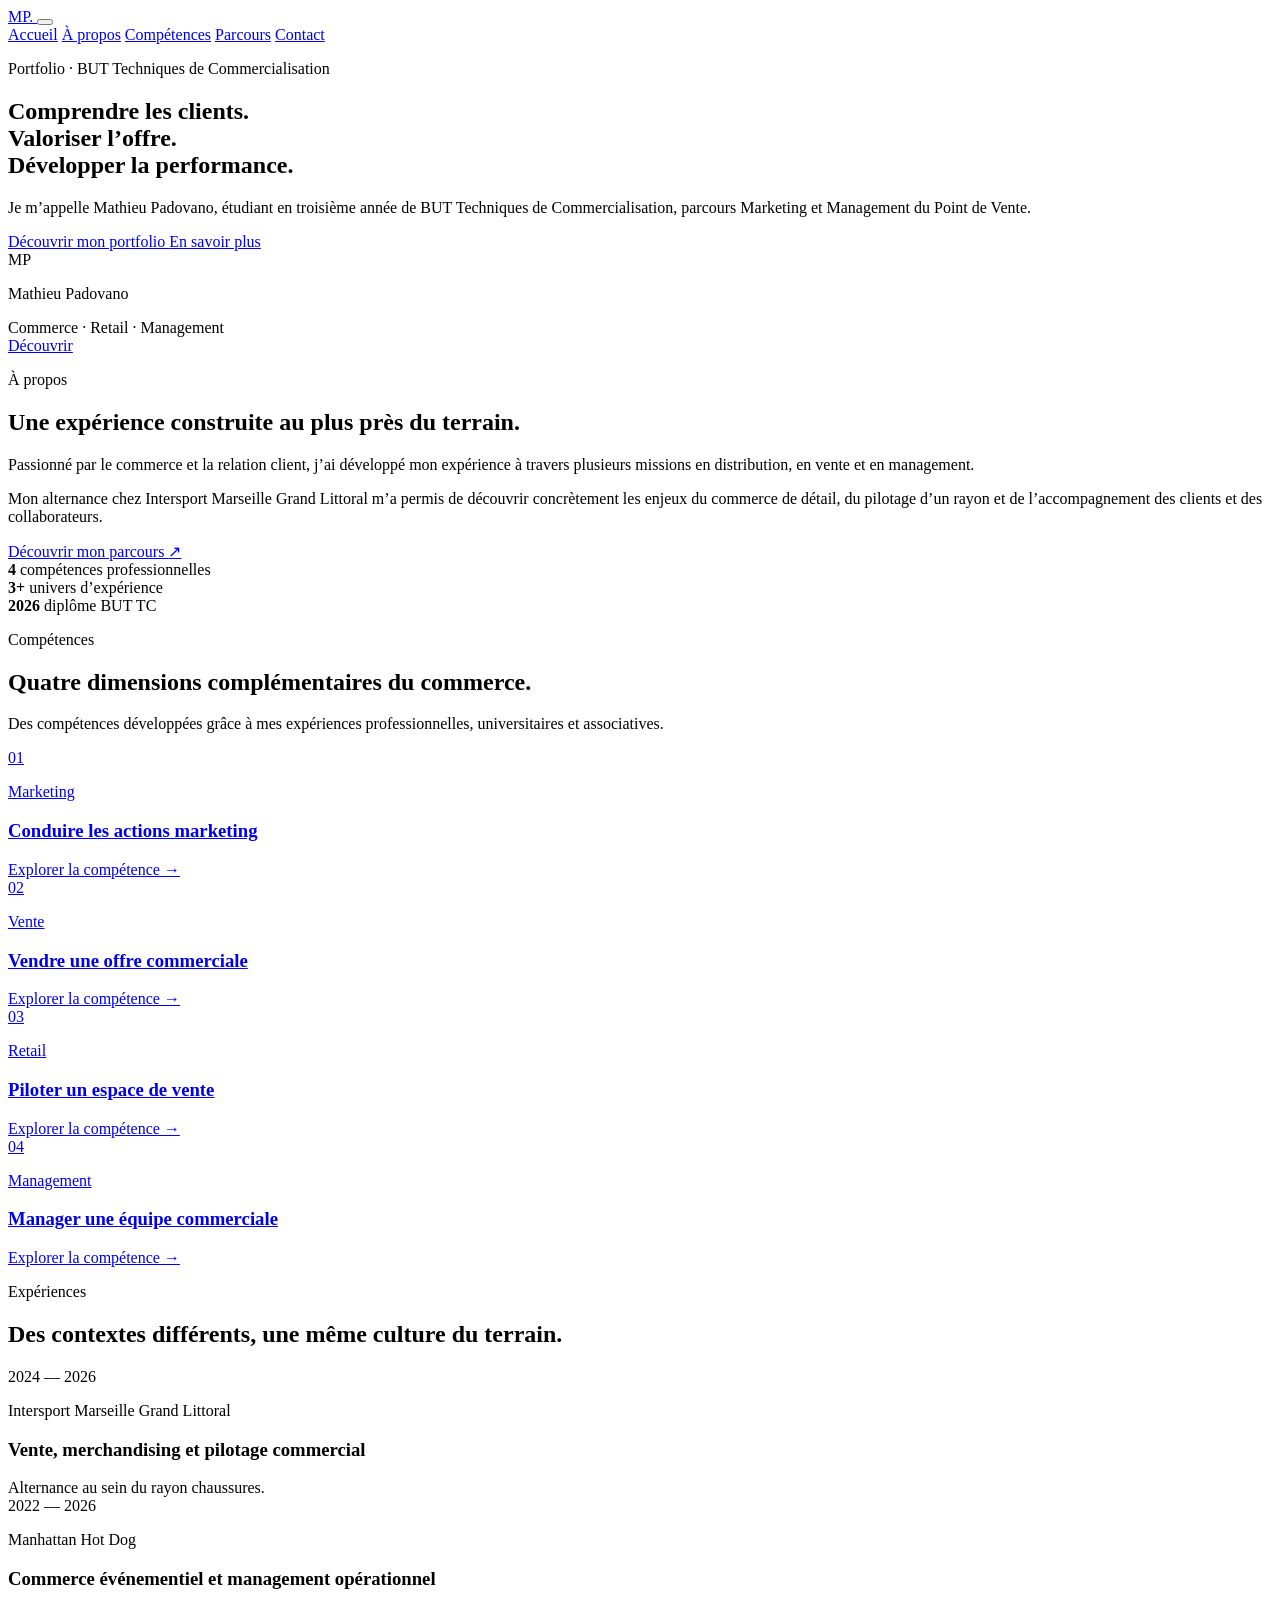
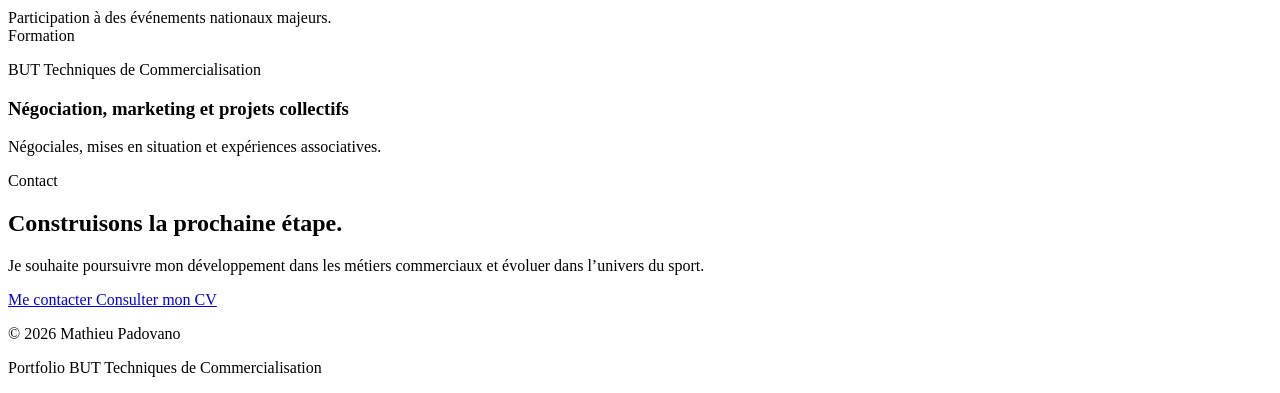
==== index.html @ b06f931d "Create index.html" ====
<!DOCTYPE html>
<html lang="fr">
<head>
  <meta charset="UTF-8">

  <meta
    name="viewport"
    content="width=device-width, initial-scale=1.0"
  >

  <meta
    name="description"
    content="Portfolio de Mathieu Padovano, étudiant en BUT Techniques de Commercialisation, parcours Marketing et Management du Point de Vente."
  >

  <title>Mathieu Padovano — Portfolio</title>

  <link rel="stylesheet" href="assets/css/style.css">
</head>

<body>

  <!-- Navigation -->
  <header class="site-header">
    <nav class="navbar" aria-label="Navigation principale">

      <a class="brand" href="index.html" aria-label="Retour à l’accueil">
        MP.
      </a>

      <button
        class="menu-toggle"
        type="button"
        aria-label="Ouvrir le menu"
        aria-expanded="false"
        aria-controls="main-navigation"
      >
        <span></span>
        <span></span>
      </button>

      <div class="nav-links" id="main-navigation">
        <a href="#accueil">Accueil</a>
        <a href="#a-propos">À propos</a>
        <a href="#competences">Compétences</a>
        <a href="#parcours">Parcours</a>
        <a href="#contact">Contact</a>
      </div>

    </nav>
  </header>


  <main>

    <!-- Hero -->
    <section class="hero" id="accueil">

      <div class="hero-background" aria-hidden="true">
        <div class="hero-orb hero-orb-one"></div>
        <div class="hero-orb hero-orb-two"></div>
      </div>

      <div class="container hero-layout">

        <div class="hero-content reveal">

          <p class="eyebrow">
            Portfolio · BUT Techniques de Commercialisation
          </p>

          <h1>
            Comprendre les clients.<br>
            Valoriser l’offre.<br>
            <span>Développer la performance.</span>
          </h1>

          <p class="hero-introduction">
            Je m’appelle Mathieu Padovano, étudiant en troisième année
            de BUT Techniques de Commercialisation, parcours Marketing
            et Management du Point de Vente.
          </p>

          <div class="hero-actions">

            <a class="button button-primary" href="#competences">
              Découvrir mon portfolio
            </a>

            <a class="button button-secondary" href="#a-propos">
              En savoir plus
            </a>

          </div>

        </div>


        <div class="hero-visual reveal">

          <div class="portrait-card">

            <!-- La photo de Mathieu sera ajoutée ici -->
            <div class="portrait-placeholder">
              <span>MP</span>
            </div>

            <div class="portrait-caption">
              <p>Mathieu Padovano</p>
              <span>Commerce · Retail · Management</span>
            </div>

          </div>

        </div>

      </div>

      <a class="scroll-indicator" href="#a-propos">
        <span>Découvrir</span>
        <span class="scroll-line"></span>
      </a>

    </section>


    <!-- À propos -->
    <section class="section about-preview" id="a-propos">

      <div class="container">

        <div class="section-heading reveal">

          <p class="eyebrow">À propos</p>

          <h2>
            Une expérience construite au plus près du terrain.
          </h2>

        </div>


        <div class="about-grid">

          <div class="about-text reveal">

            <p class="large-text">
              Passionné par le commerce et la relation client, j’ai
              développé mon expérience à travers plusieurs missions
              en distribution, en vente et en management.
            </p>

            <p>
              Mon alternance chez Intersport Marseille Grand Littoral
              m’a permis de découvrir concrètement les enjeux du commerce
              de détail, du pilotage d’un rayon et de l’accompagnement
              des clients et des collaborateurs.
            </p>

            <a class="text-link" href="a-propos.html">
              Découvrir mon parcours
              <span aria-hidden="true">↗</span>
            </a>

          </div>


          <div class="about-statistics reveal">

            <article class="stat-card">
              <strong>4</strong>
              <span>compétences professionnelles</span>
            </article>

            <article class="stat-card">
              <strong>3+</strong>
              <span>univers d’expérience</span>
            </article>

            <article class="stat-card">
              <strong>2026</strong>
              <span>diplôme BUT TC</span>
            </article>

          </div>

        </div>

      </div>

    </section>


    <!-- Compétences -->
    <section class="section competencies" id="competences">

      <div class="container">

        <div class="section-heading reveal">

          <p class="eyebrow">Compétences</p>

          <h2>
            Quatre dimensions complémentaires du commerce.
          </h2>

          <p>
            Des compétences développées grâce à mes expériences
            professionnelles, universitaires et associatives.
          </p>

        </div>


        <div class="competency-grid">

          <a
            class="competency-card competency-marketing reveal"
            href="competences/marketing.html"
          >
            <span class="card-number">01</span>

            <div class="card-content">
              <p>Marketing</p>
              <h3>Conduire les actions marketing</h3>
              <span class="card-link">Explorer la compétence →</span>
            </div>
          </a>


          <a
            class="competency-card competency-sales reveal"
            href="competences/vente.html"
          >
            <span class="card-number">02</span>

            <div class="card-content">
              <p>Vente</p>
              <h3>Vendre une offre commerciale</h3>
              <span class="card-link">Explorer la compétence →</span>
            </div>
          </a>


          <a
            class="competency-card competency-retail reveal"
            href="competences/pilotage.html"
          >
            <span class="card-number">03</span>

            <div class="card-content">
              <p>Retail</p>
              <h3>Piloter un espace de vente</h3>
              <span class="card-link">Explorer la compétence →</span>
            </div>
          </a>


          <a
            class="competency-card competency-management reveal"
            href="competences/management.html"
          >
            <span class="card-number">04</span>

            <div class="card-content">
              <p>Management</p>
              <h3>Manager une équipe commerciale</h3>
              <span class="card-link">Explorer la compétence →</span>
            </div>
          </a>

        </div>

      </div>

    </section>


    <!-- Expériences -->
    <section class="section experiences" id="parcours">

      <div class="container">

        <div class="section-heading reveal">

          <p class="eyebrow">Expériences</p>

          <h2>
            Des contextes différents, une même culture du terrain.
          </h2>

        </div>


        <div class="experience-list">

          <article class="experience-item reveal">

            <div class="experience-date">
              2024 — 2026
            </div>

            <div class="experience-content">
              <p>Intersport Marseille Grand Littoral</p>
              <h3>Vente, merchandising et pilotage commercial</h3>
              <span>
                Alternance au sein du rayon chaussures.
              </span>
            </div>

          </article>


          <article class="experience-item reveal">

            <div class="experience-date">
              2022 — 2026
            </div>

            <div class="experience-content">
              <p>Manhattan Hot Dog</p>
              <h3>Commerce événementiel et management opérationnel</h3>
              <span>
                Participation à des événements nationaux majeurs.
              </span>
            </div>

          </article>


          <article class="experience-item reveal">

            <div class="experience-date">
              Formation
            </div>

            <div class="experience-content">
              <p>BUT Techniques de Commercialisation</p>
              <h3>Négociation, marketing et projets collectifs</h3>
              <span>
                Négociales, mises en situation et expériences associatives.
              </span>
            </div>

          </article>

        </div>

      </div>

    </section>


    <!-- Contact -->
    <section class="section contact-section" id="contact">

      <div class="container">

        <div class="contact-card reveal">

          <p class="eyebrow">Contact</p>

          <h2>
            Construisons la prochaine étape.
          </h2>

          <p>
            Je souhaite poursuivre mon développement dans les métiers
            commerciaux et évoluer dans l’univers du sport.
          </p>

          <div class="contact-actions">

            <a
              class="button button-light"
              href="mailto:mathieupadovano@gmail.com"
            >
              Me contacter
            </a>

            <a
              class="button button-outline-light"
              href="assets/documents/cv-mathieu-padovano.pdf"
              target="_blank"
              rel="noopener"
            >
              Consulter mon CV
            </a>

          </div>

        </div>

      </div>

    </section>

  </main>


  <!-- Pied de page -->
  <footer class="site-footer">

    <div class="container footer-content">

      <p>
        © 2026 Mathieu Padovano
      </p>

      <p>
        Portfolio BUT Techniques de Commercialisation
      </p>

    </div>

  </footer>


  <script src="assets/js/main.js"></script>

</body>
</html>
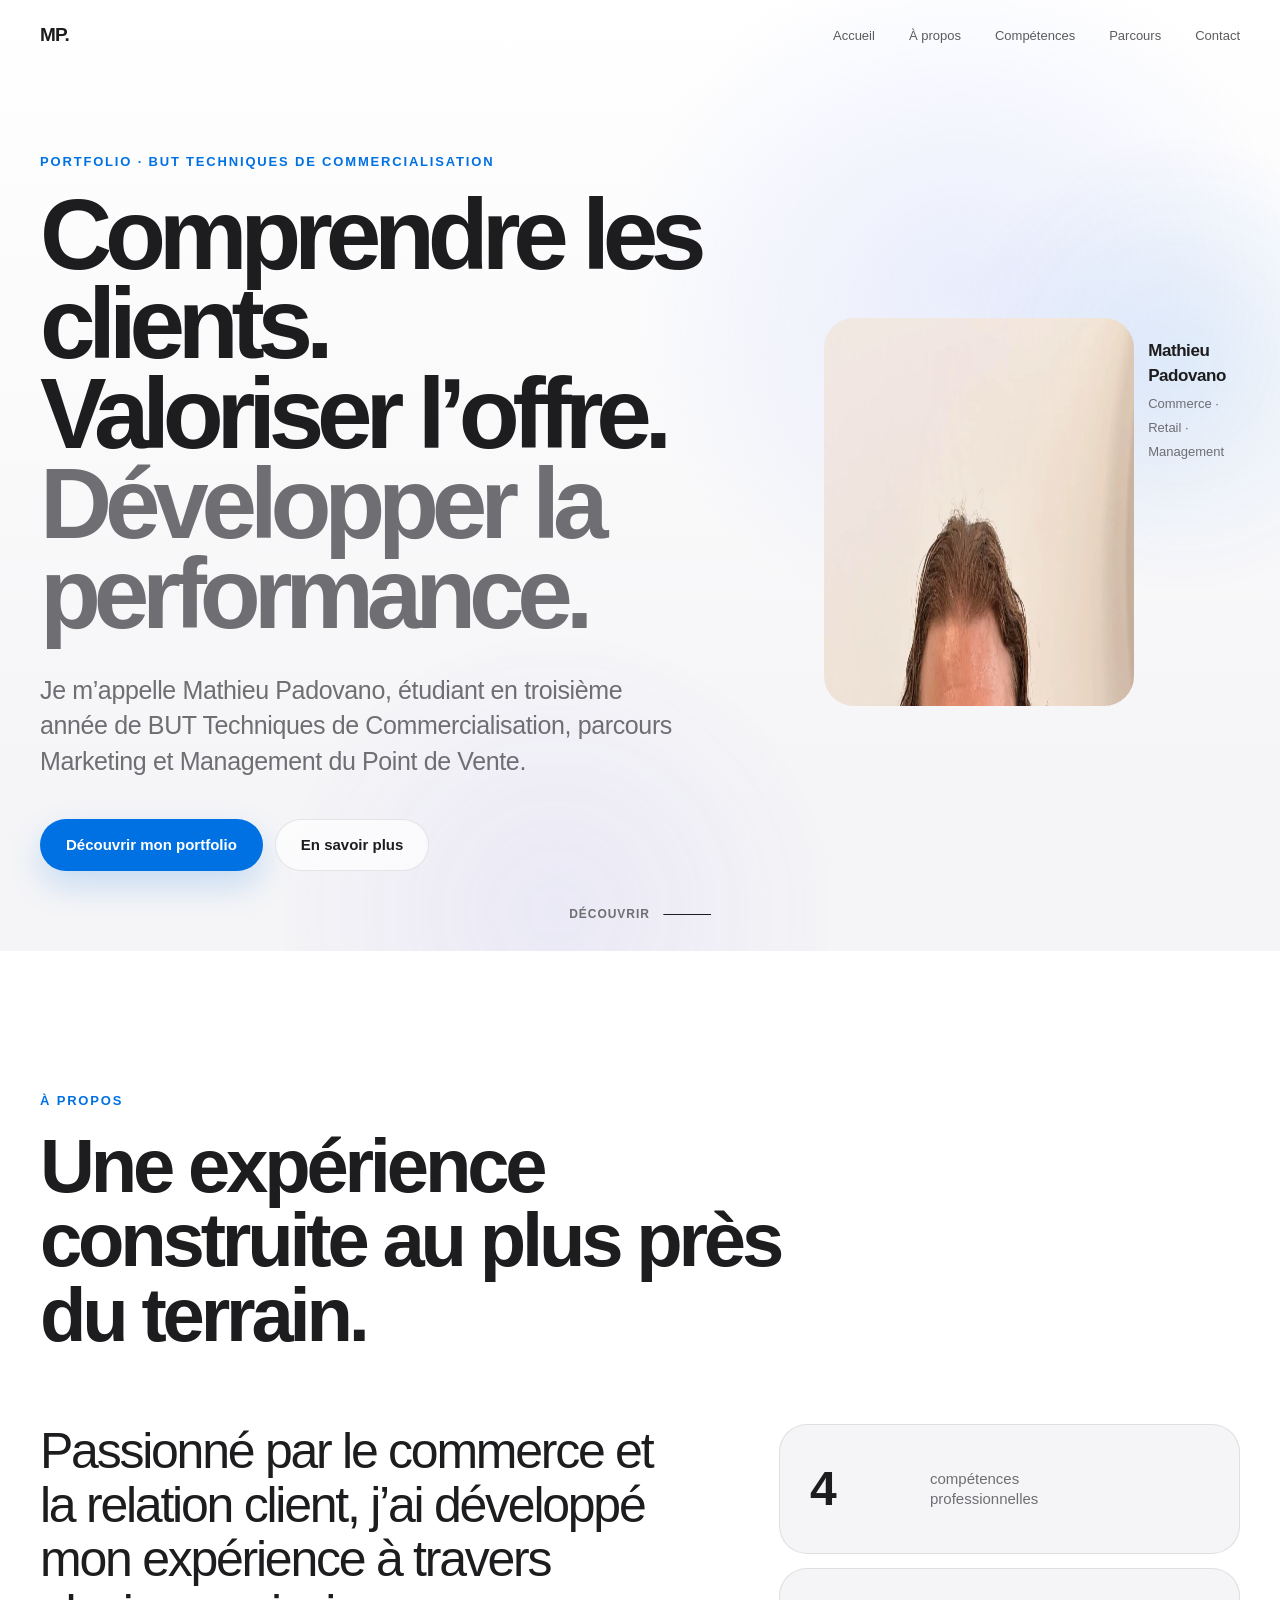
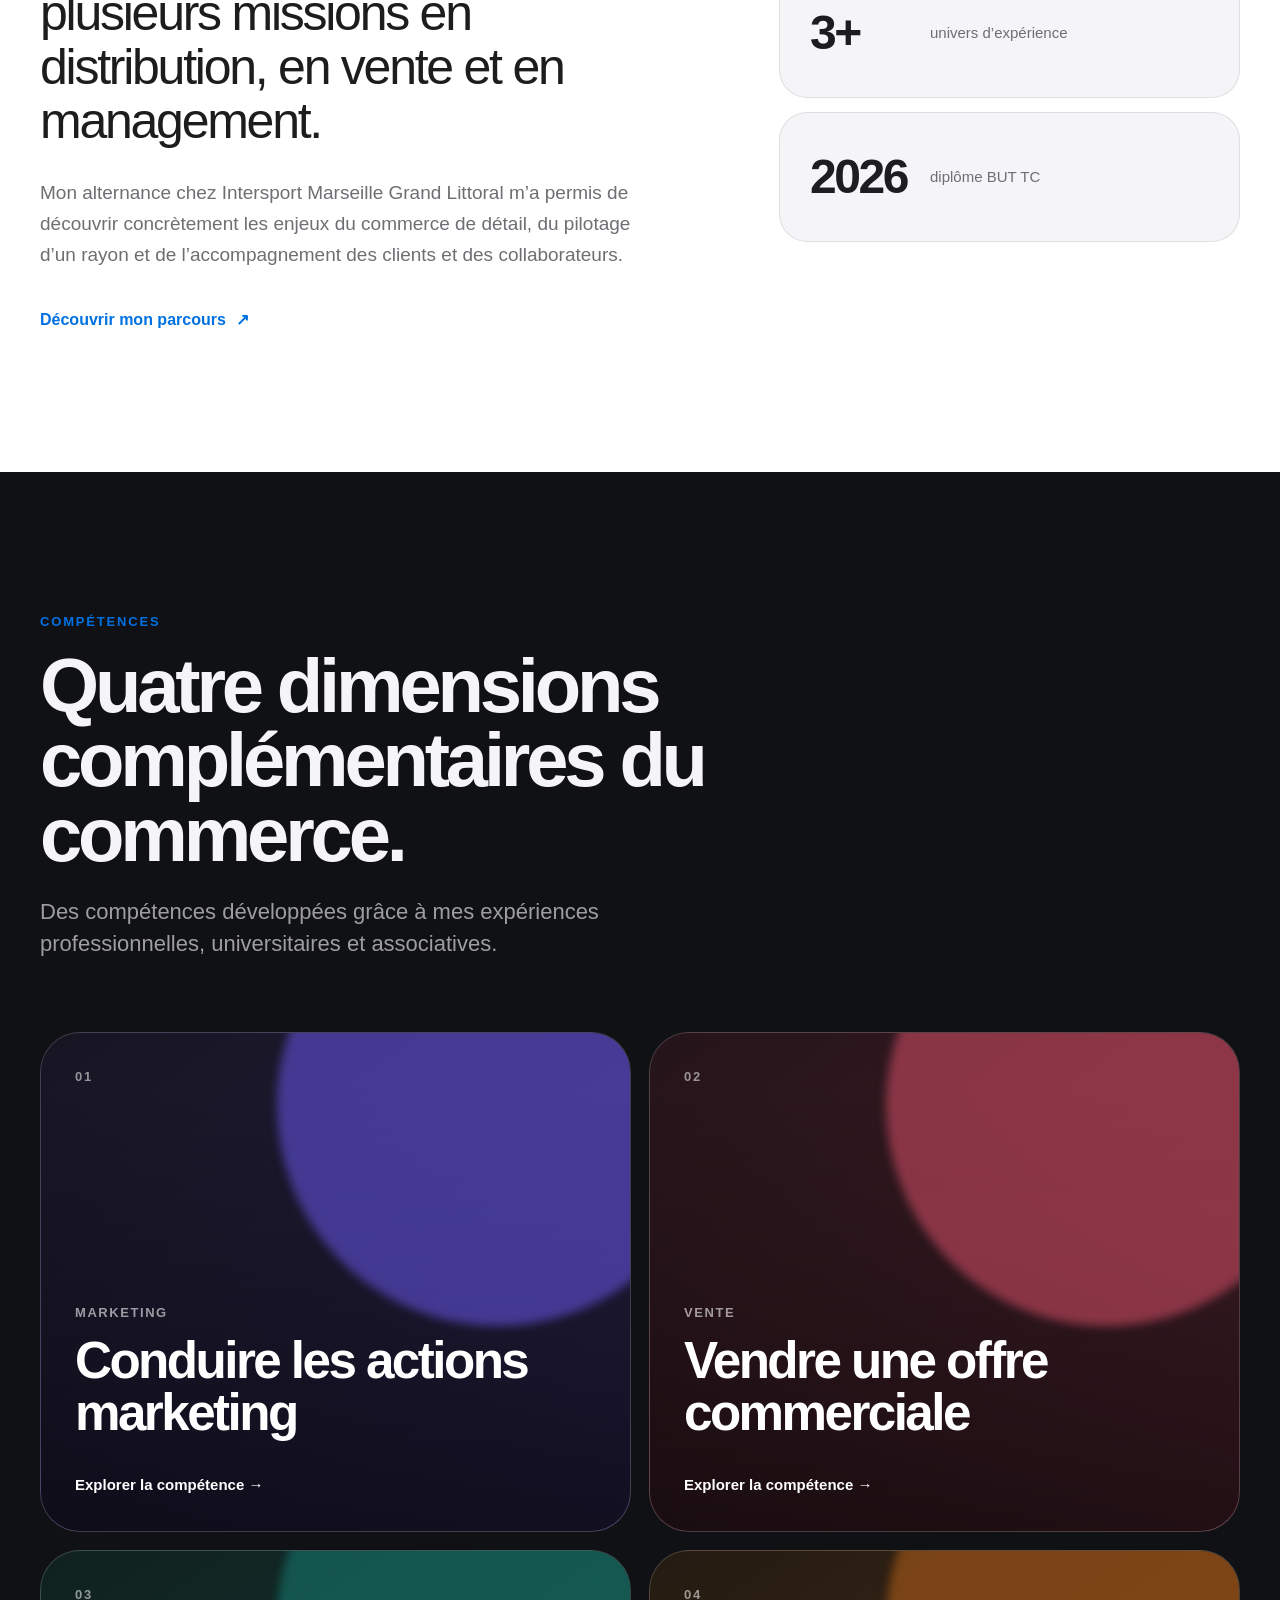
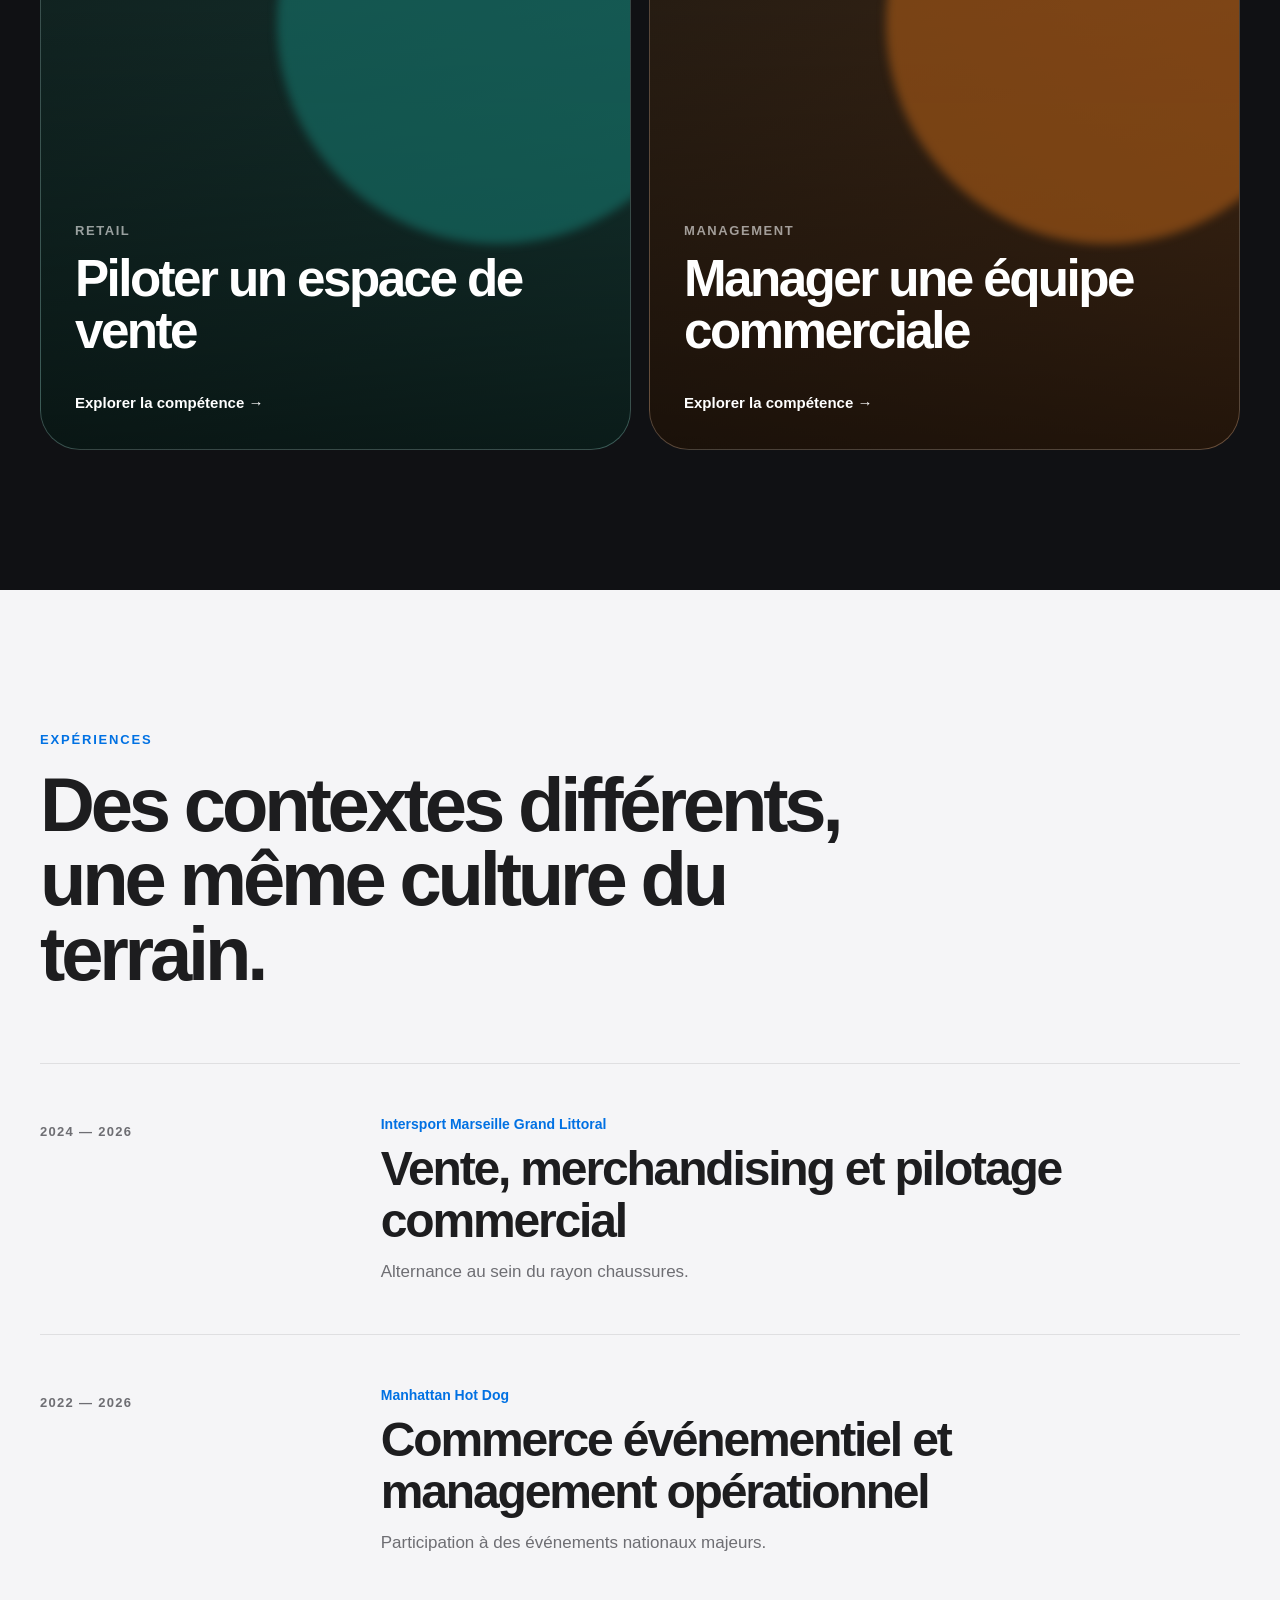
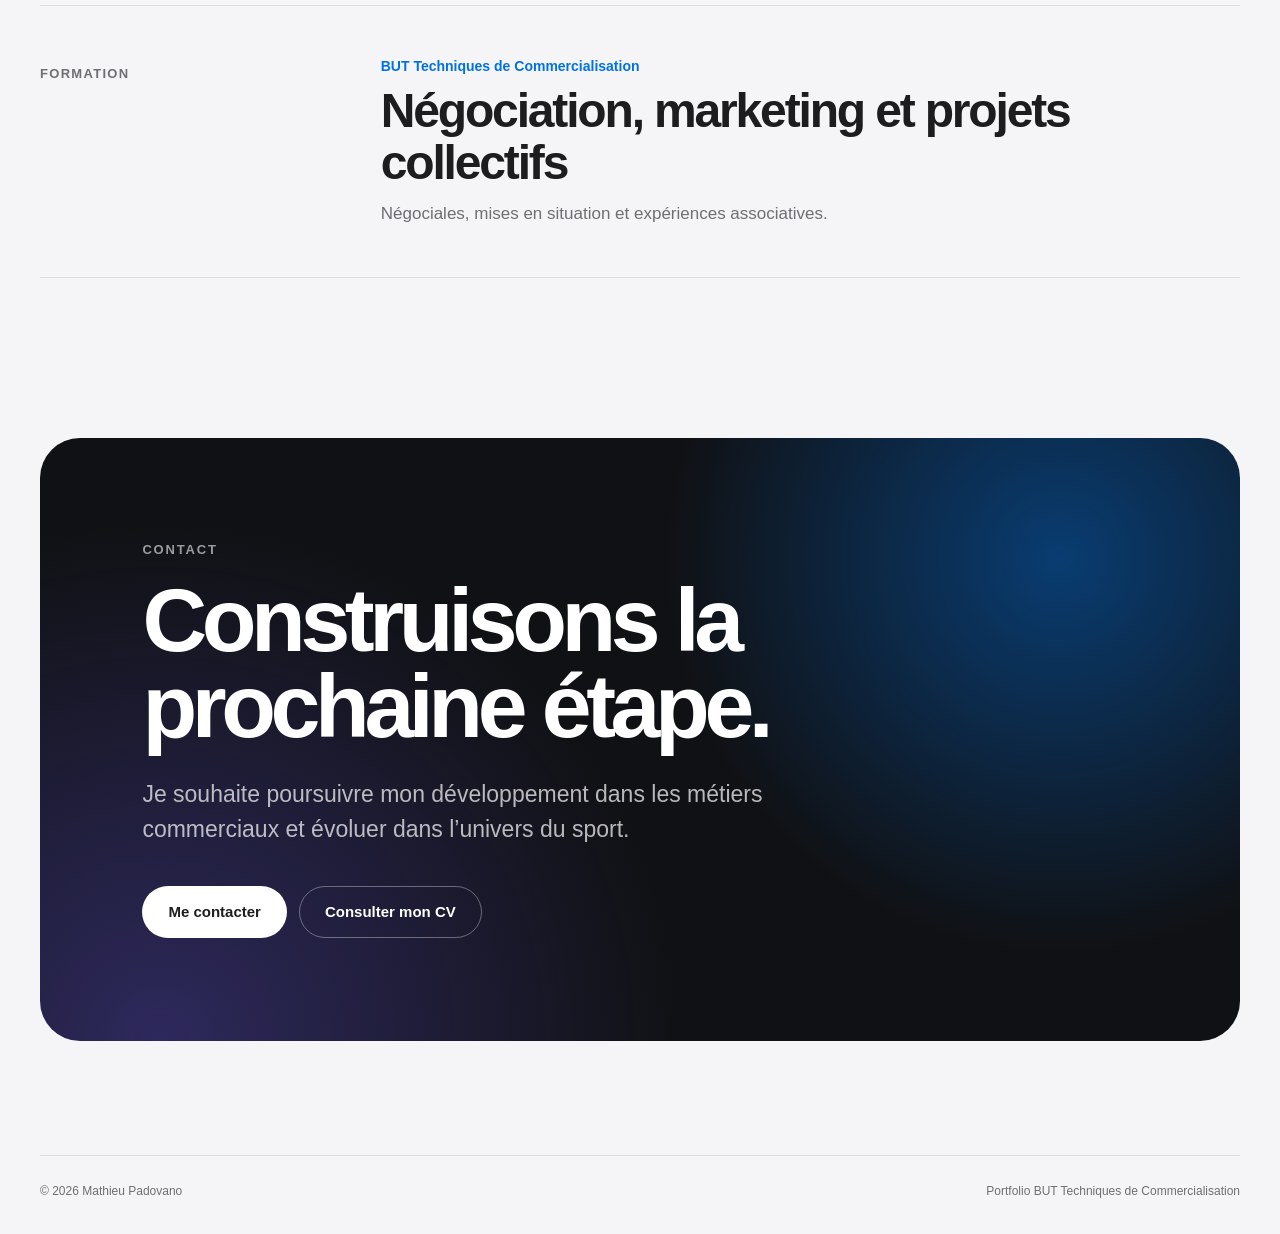
==== commit 2c22a72b: "Update index.html" ====
--- a/index.html
+++ b/index.html
@@ -98,12 +98,16 @@
 
         <div class="hero-visual reveal">
 
-          <div class="portrait-card">
-
-            <!-- La photo de Mathieu sera ajoutée ici -->
-            <div class="portrait-placeholder">
-              <span>MP</span>
-            </div>
+          <div class="portrait-placeholder">
+  <img
+    src="assets/images/profil/mathieu-padovano-portrait.webp"
+    alt="Portrait de Mathieu Padovano"
+    width="944"
+    height="1180"
+    loading="eager"
+    fetchpriority="high"
+  >
+</div>
 
             <div class="portrait-caption">
               <p>Mathieu Padovano</p>
--- a/assets/css/style.css
+++ b/assets/css/style.css
@@ -0,0 +1,1329 @@
+/* =========================================================
+   PORTFOLIO — MATHIEU PADOVANO
+   Feuille de style principale
+   ========================================================= */
+
+
+/* ---------- Variables ---------- */
+
+:root {
+  --background: #f5f5f7;
+  --surface: #ffffff;
+  --surface-soft: #ececf0;
+
+  --text: #1d1d1f;
+  --text-secondary: #6e6e73;
+  --text-light: #f5f5f7;
+
+  --border: rgba(29, 29, 31, 0.1);
+  --border-light: rgba(255, 255, 255, 0.16);
+
+  --accent: #0071e3;
+  --accent-hover: #0077ed;
+
+  --marketing: #6657e8;
+  --sales: #d74f68;
+  --retail: #167d73;
+  --management: #b86218;
+
+  --shadow-small:
+    0 10px 30px rgba(0, 0, 0, 0.06);
+
+  --shadow-large:
+    0 30px 80px rgba(0, 0, 0, 0.12);
+
+  --radius-small: 16px;
+  --radius-medium: 28px;
+  --radius-large: 40px;
+
+  --container: 1200px;
+  --header-height: 72px;
+
+  --transition:
+    300ms cubic-bezier(0.22, 1, 0.36, 1);
+}
+
+
+/* ---------- Réinitialisation ---------- */
+
+*,
+*::before,
+*::after {
+  box-sizing: border-box;
+}
+
+html {
+  scroll-behavior: smooth;
+  scroll-padding-top: calc(var(--header-height) + 24px);
+}
+
+body {
+  margin: 0;
+  overflow-x: hidden;
+
+  background: var(--background);
+  color: var(--text);
+
+  font-family:
+    -apple-system,
+    BlinkMacSystemFont,
+    "SF Pro Display",
+    "SF Pro Text",
+    "Helvetica Neue",
+    Arial,
+    sans-serif;
+
+  font-size: 16px;
+  line-height: 1.5;
+
+  text-rendering: optimizeLegibility;
+  -webkit-font-smoothing: antialiased;
+}
+
+body.menu-open {
+  overflow: hidden;
+}
+
+img,
+picture,
+video,
+canvas,
+svg {
+  display: block;
+  max-width: 100%;
+}
+
+button,
+input,
+textarea,
+select {
+  font: inherit;
+}
+
+button,
+a {
+  -webkit-tap-highlight-color: transparent;
+}
+
+a {
+  color: inherit;
+  text-decoration: none;
+}
+
+h1,
+h2,
+h3,
+p {
+  margin-top: 0;
+}
+
+::selection {
+  background: rgba(0, 113, 227, 0.18);
+}
+
+
+/* ---------- Structure générale ---------- */
+
+.container {
+  width: min(calc(100% - 48px), var(--container));
+  margin-inline: auto;
+}
+
+.section {
+  position: relative;
+  padding: 140px 0;
+}
+
+.section-heading {
+  max-width: 820px;
+  margin-bottom: 72px;
+}
+
+.section-heading h2 {
+  margin-bottom: 24px;
+
+  font-size: clamp(42px, 6vw, 76px);
+  line-height: 0.98;
+  letter-spacing: -0.055em;
+}
+
+.section-heading > p:last-child {
+  max-width: 670px;
+  margin-bottom: 0;
+
+  color: var(--text-secondary);
+
+  font-size: clamp(18px, 2vw, 22px);
+  line-height: 1.45;
+}
+
+.eyebrow {
+  margin-bottom: 18px;
+
+  color: var(--accent);
+
+  font-size: 13px;
+  font-weight: 700;
+  letter-spacing: 0.14em;
+  text-transform: uppercase;
+}
+
+
+/* ---------- Navigation ---------- */
+
+.site-header {
+  position: fixed;
+  z-index: 1000;
+  top: 0;
+  right: 0;
+  left: 0;
+
+  height: var(--header-height);
+
+  border-bottom: 1px solid transparent;
+
+  transition:
+    background-color var(--transition),
+    border-color var(--transition),
+    backdrop-filter var(--transition);
+}
+
+.site-header.is-scrolled {
+  border-color: var(--border);
+  background: rgba(245, 245, 247, 0.78);
+
+  -webkit-backdrop-filter: saturate(180%) blur(20px);
+  backdrop-filter: saturate(180%) blur(20px);
+}
+
+.navbar {
+  display: flex;
+  align-items: center;
+  justify-content: space-between;
+
+  width: min(calc(100% - 48px), var(--container));
+  height: 100%;
+  margin-inline: auto;
+}
+
+.brand {
+  position: relative;
+  z-index: 1002;
+
+  font-size: 19px;
+  font-weight: 750;
+  letter-spacing: -0.04em;
+}
+
+.nav-links {
+  display: flex;
+  align-items: center;
+  gap: 34px;
+}
+
+.nav-links a {
+  position: relative;
+
+  color: rgba(29, 29, 31, 0.72);
+
+  font-size: 13px;
+  font-weight: 500;
+
+  transition: color var(--transition);
+}
+
+.nav-links a:hover {
+  color: var(--text);
+}
+
+.nav-links a::after {
+  position: absolute;
+  right: 0;
+  bottom: -8px;
+  left: 0;
+
+  width: 0;
+  height: 1px;
+  margin: auto;
+
+  background: var(--text);
+
+  content: "";
+
+  transition: width var(--transition);
+}
+
+.nav-links a:hover::after {
+  width: 100%;
+}
+
+.menu-toggle {
+  display: none;
+
+  position: relative;
+  z-index: 1002;
+
+  width: 42px;
+  height: 42px;
+  padding: 0;
+
+  border: 0;
+  background: transparent;
+
+  cursor: pointer;
+}
+
+.menu-toggle span {
+  position: absolute;
+  left: 10px;
+
+  width: 22px;
+  height: 1.5px;
+
+  background: var(--text);
+
+  transition:
+    transform var(--transition),
+    top var(--transition);
+}
+
+.menu-toggle span:first-child {
+  top: 17px;
+}
+
+.menu-toggle span:last-child {
+  top: 24px;
+}
+
+.menu-toggle[aria-expanded="true"] span:first-child {
+  top: 21px;
+  transform: rotate(45deg);
+}
+
+.menu-toggle[aria-expanded="true"] span:last-child {
+  top: 21px;
+  transform: rotate(-45deg);
+}
+
+
+/* ---------- Boutons ---------- */
+
+.button {
+  display: inline-flex;
+  align-items: center;
+  justify-content: center;
+
+  min-height: 52px;
+  padding: 0 25px;
+
+  border: 1px solid transparent;
+  border-radius: 999px;
+
+  font-size: 15px;
+  font-weight: 600;
+
+  transition:
+    transform var(--transition),
+    background-color var(--transition),
+    border-color var(--transition),
+    color var(--transition),
+    box-shadow var(--transition);
+}
+
+.button:hover {
+  transform: translateY(-2px);
+}
+
+.button-primary {
+  background: var(--accent);
+  color: white;
+
+  box-shadow: 0 14px 34px rgba(0, 113, 227, 0.2);
+}
+
+.button-primary:hover {
+  background: var(--accent-hover);
+  box-shadow: 0 18px 40px rgba(0, 113, 227, 0.28);
+}
+
+.button-secondary {
+  border-color: var(--border);
+  background: rgba(255, 255, 255, 0.68);
+  color: var(--text);
+
+  -webkit-backdrop-filter: blur(14px);
+  backdrop-filter: blur(14px);
+}
+
+.button-secondary:hover {
+  border-color: rgba(29, 29, 31, 0.2);
+  background: white;
+}
+
+.button-light {
+  background: white;
+  color: var(--text);
+}
+
+.button-light:hover {
+  background: #f2f2f2;
+}
+
+.button-outline-light {
+  border-color: rgba(255, 255, 255, 0.35);
+  color: white;
+}
+
+.button-outline-light:hover {
+  border-color: white;
+  background: rgba(255, 255, 255, 0.1);
+}
+
+
+/* ---------- Hero ---------- */
+
+.hero {
+  display: flex;
+  align-items: center;
+
+  position: relative;
+
+  min-height: 100svh;
+  padding: calc(var(--header-height) + 80px) 0 80px;
+
+  overflow: hidden;
+
+  background:
+    radial-gradient(
+      circle at 75% 30%,
+      rgba(127, 150, 255, 0.14),
+      transparent 29%
+    ),
+    linear-gradient(
+      180deg,
+      #ffffff 0%,
+      #f5f5f7 84%
+    );
+}
+
+.hero-background {
+  position: absolute;
+  inset: 0;
+
+  overflow: hidden;
+
+  pointer-events: none;
+}
+
+.hero-orb {
+  position: absolute;
+
+  border-radius: 50%;
+
+  filter: blur(20px);
+  opacity: 0.8;
+}
+
+.hero-orb-one {
+  top: 13%;
+  right: -140px;
+
+  width: 480px;
+  height: 480px;
+
+  background:
+    radial-gradient(
+      circle,
+      rgba(0, 113, 227, 0.12),
+      transparent 68%
+    );
+}
+
+.hero-orb-two {
+  bottom: -260px;
+  left: 20%;
+
+  width: 600px;
+  height: 600px;
+
+  background:
+    radial-gradient(
+      circle,
+      rgba(105, 87, 232, 0.1),
+      transparent 68%
+    );
+}
+
+.hero-layout {
+  display: grid;
+  grid-template-columns: minmax(0, 1.25fr) minmax(320px, 0.75fr);
+  align-items: center;
+  gap: clamp(50px, 7vw, 110px);
+
+  position: relative;
+  z-index: 1;
+}
+
+.hero-content {
+  max-width: 840px;
+}
+
+.hero h1 {
+  max-width: 900px;
+  margin-bottom: 34px;
+
+  font-size: clamp(54px, 7.8vw, 112px);
+  font-weight: 700;
+  line-height: 0.9;
+  letter-spacing: -0.072em;
+}
+
+.hero h1 span {
+  color: var(--text-secondary);
+}
+
+.hero-introduction {
+  max-width: 650px;
+  margin-bottom: 40px;
+
+  color: var(--text-secondary);
+
+  font-size: clamp(19px, 2.1vw, 25px);
+  line-height: 1.42;
+  letter-spacing: -0.015em;
+}
+
+.hero-actions {
+  display: flex;
+  flex-wrap: wrap;
+  gap: 12px;
+}
+
+.hero-visual {
+  display: flex;
+  justify-content: flex-end;
+}
+
+.portrait-card {
+  position: relative;
+
+  width: min(100%, 420px);
+  padding: 12px;
+
+  border: 1px solid rgba(255, 255, 255, 0.75);
+  border-radius: var(--radius-large);
+
+  background: rgba(255, 255, 255, 0.58);
+
+  box-shadow: var(--shadow-large);
+
+  -webkit-backdrop-filter: blur(20px);
+  backdrop-filter: blur(20px);
+
+  transform: rotate(2deg);
+  transition: transform 700ms cubic-bezier(0.22, 1, 0.36, 1);
+}
+
+.portrait-card:hover {
+  transform: rotate(0deg) translateY(-8px);
+}
+
+.portrait-placeholder {
+  display: grid;
+  place-items: center;
+
+  aspect-ratio: 4 / 5;
+
+  overflow: hidden;
+
+  border-radius: calc(var(--radius-large) - 10px);
+
+  background:
+    radial-gradient(
+      circle at 50% 30%,
+      rgba(255, 255, 255, 0.32),
+      transparent 34%
+    ),
+    linear-gradient(
+      145deg,
+      #18191c,
+      #343842 55%,
+      #16171a
+    );
+}
+
+.portrait-placeholder span {
+  color: rgba(255, 255, 255, 0.92);
+
+  font-size: clamp(70px, 10vw, 130px);
+  font-weight: 700;
+  letter-spacing: -0.08em;
+}
+
+.portrait-caption {
+  padding: 20px 14px 14px;
+}
+
+.portrait-caption p {
+  margin-bottom: 2px;
+
+  font-size: 17px;
+  font-weight: 650;
+  letter-spacing: -0.025em;
+}
+
+.portrait-caption span {
+  color: var(--text-secondary);
+
+  font-size: 13px;
+}
+
+.scroll-indicator {
+  display: flex;
+  align-items: center;
+  gap: 13px;
+
+  position: absolute;
+  bottom: 28px;
+  left: 50%;
+
+  color: var(--text-secondary);
+
+  font-size: 12px;
+  font-weight: 600;
+  letter-spacing: 0.08em;
+  text-transform: uppercase;
+
+  transform: translateX(-50%);
+}
+
+.scroll-line {
+  display: block;
+
+  width: 48px;
+  height: 1px;
+
+  overflow: hidden;
+
+  background: rgba(29, 29, 31, 0.18);
+}
+
+.scroll-line::after {
+  display: block;
+
+  width: 100%;
+  height: 100%;
+
+  background: var(--text);
+
+  content: "";
+
+  animation: scroll-line 2.2s ease-in-out infinite;
+}
+
+@keyframes scroll-line {
+  0% {
+    transform: translateX(-110%);
+  }
+
+  60%,
+  100% {
+    transform: translateX(110%);
+  }
+}
+
+
+/* ---------- À propos ---------- */
+
+.about-preview {
+  background: var(--surface);
+}
+
+.about-grid {
+  display: grid;
+  grid-template-columns: minmax(0, 1.15fr) minmax(340px, 0.85fr);
+  gap: clamp(60px, 9vw, 140px);
+  align-items: start;
+}
+
+.about-text {
+  max-width: 700px;
+}
+
+.about-text .large-text {
+  margin-bottom: 30px;
+
+  color: var(--text);
+
+  font-size: clamp(28px, 4vw, 50px);
+  line-height: 1.08;
+  letter-spacing: -0.045em;
+}
+
+.about-text > p:not(.large-text) {
+  max-width: 620px;
+
+  color: var(--text-secondary);
+
+  font-size: 19px;
+  line-height: 1.62;
+}
+
+.text-link {
+  display: inline-flex;
+  align-items: center;
+  gap: 10px;
+
+  margin-top: 18px;
+
+  color: var(--accent);
+
+  font-size: 16px;
+  font-weight: 600;
+}
+
+.text-link span {
+  transition: transform var(--transition);
+}
+
+.text-link:hover span {
+  transform: translate(4px, -4px);
+}
+
+.about-statistics {
+  display: grid;
+  gap: 14px;
+}
+
+.stat-card {
+  display: grid;
+  grid-template-columns: 120px 1fr;
+  align-items: center;
+
+  min-height: 130px;
+  padding: 26px 30px;
+
+  border: 1px solid var(--border);
+  border-radius: var(--radius-medium);
+
+  background: var(--background);
+
+  transition:
+    transform var(--transition),
+    box-shadow var(--transition),
+    background-color var(--transition);
+}
+
+.stat-card:hover {
+  background: white;
+  box-shadow: var(--shadow-small);
+  transform: translateY(-4px);
+}
+
+.stat-card strong {
+  font-size: 48px;
+  line-height: 1;
+  letter-spacing: -0.05em;
+}
+
+.stat-card span {
+  max-width: 170px;
+
+  color: var(--text-secondary);
+
+  font-size: 15px;
+  line-height: 1.35;
+}
+
+
+/* ---------- Compétences ---------- */
+
+.competencies {
+  background: #101114;
+  color: var(--text-light);
+}
+
+.competencies .section-heading > p:last-child {
+  color: rgba(245, 245, 247, 0.62);
+}
+
+.competency-grid {
+  display: grid;
+  grid-template-columns: repeat(2, minmax(0, 1fr));
+  gap: 18px;
+}
+
+.competency-card {
+  display: flex;
+  flex-direction: column;
+  justify-content: space-between;
+
+  position: relative;
+
+  min-height: 500px;
+  padding: 34px;
+
+  overflow: hidden;
+
+  border: 1px solid var(--border-light);
+  border-radius: var(--radius-large);
+
+  color: white;
+
+  isolation: isolate;
+
+  transition:
+    transform 500ms cubic-bezier(0.22, 1, 0.36, 1),
+    border-color var(--transition),
+    box-shadow var(--transition);
+}
+
+.competency-card::before,
+.competency-card::after {
+  position: absolute;
+  z-index: -1;
+
+  content: "";
+}
+
+.competency-card::before {
+  inset: 0;
+
+  background:
+    linear-gradient(
+      180deg,
+      transparent 10%,
+      rgba(0, 0, 0, 0.54) 100%
+    );
+}
+
+.competency-card::after {
+  top: -30%;
+  right: -15%;
+
+  width: 75%;
+  aspect-ratio: 1;
+
+  border-radius: 50%;
+
+  filter: blur(5px);
+  opacity: 0.55;
+
+  transition:
+    transform 800ms cubic-bezier(0.22, 1, 0.36, 1),
+    opacity var(--transition);
+}
+
+.competency-card:hover {
+  border-color: rgba(255, 255, 255, 0.32);
+  box-shadow: 0 36px 80px rgba(0, 0, 0, 0.32);
+  transform: translateY(-10px);
+}
+
+.competency-card:hover::after {
+  opacity: 0.86;
+  transform: scale(1.18) translate(-5%, 6%);
+}
+
+.competency-marketing {
+  background:
+    linear-gradient(
+      145deg,
+      #171522,
+      #272047
+    );
+}
+
+.competency-marketing::after {
+  background: var(--marketing);
+}
+
+.competency-sales {
+  background:
+    linear-gradient(
+      145deg,
+      #241419,
+      #47212b
+    );
+}
+
+.competency-sales::after {
+  background: var(--sales);
+}
+
+.competency-retail {
+  background:
+    linear-gradient(
+      145deg,
+      #10211f,
+      #173c37
+    );
+}
+
+.competency-retail::after {
+  background: var(--retail);
+}
+
+.competency-management {
+  background:
+    linear-gradient(
+      145deg,
+      #241b12,
+      #4b2d16
+    );
+}
+
+.competency-management::after {
+  background: var(--management);
+}
+
+.card-number {
+  color: rgba(255, 255, 255, 0.54);
+
+  font-size: 13px;
+  font-weight: 700;
+  letter-spacing: 0.13em;
+}
+
+.card-content {
+  max-width: 480px;
+}
+
+.card-content > p {
+  margin-bottom: 12px;
+
+  color: rgba(255, 255, 255, 0.58);
+
+  font-size: 13px;
+  font-weight: 700;
+  letter-spacing: 0.12em;
+  text-transform: uppercase;
+}
+
+.card-content h3 {
+  margin-bottom: 34px;
+
+  font-size: clamp(34px, 4vw, 56px);
+  line-height: 1.02;
+  letter-spacing: -0.05em;
+}
+
+.card-link {
+  display: inline-flex;
+  align-items: center;
+
+  font-size: 15px;
+  font-weight: 600;
+
+  transition: transform var(--transition);
+}
+
+.competency-card:hover .card-link {
+  transform: translateX(6px);
+}
+
+
+/* ---------- Expériences ---------- */
+
+.experiences {
+  background: var(--background);
+}
+
+.experience-list {
+  border-top: 1px solid var(--border);
+}
+
+.experience-item {
+  display: grid;
+  grid-template-columns: minmax(150px, 0.35fr) minmax(0, 1fr);
+  gap: 40px;
+
+  padding: 50px 0;
+
+  border-bottom: 1px solid var(--border);
+}
+
+.experience-date {
+  padding-top: 8px;
+
+  color: var(--text-secondary);
+
+  font-size: 13px;
+  font-weight: 650;
+  letter-spacing: 0.1em;
+  text-transform: uppercase;
+}
+
+.experience-content p {
+  margin-bottom: 8px;
+
+  color: var(--accent);
+
+  font-size: 14px;
+  font-weight: 650;
+}
+
+.experience-content h3 {
+  max-width: 790px;
+  margin-bottom: 12px;
+
+  font-size: clamp(28px, 4vw, 48px);
+  line-height: 1.08;
+  letter-spacing: -0.045em;
+}
+
+.experience-content span {
+  color: var(--text-secondary);
+
+  font-size: 17px;
+}
+
+
+/* ---------- Contact ---------- */
+
+.contact-section {
+  padding-top: 20px;
+  padding-bottom: 80px;
+
+  background: var(--background);
+}
+
+.contact-card {
+  padding: clamp(50px, 8vw, 110px);
+
+  overflow: hidden;
+
+  border-radius: var(--radius-large);
+
+  background:
+    radial-gradient(
+      circle at 85% 20%,
+      rgba(0, 113, 227, 0.45),
+      transparent 35%
+    ),
+    radial-gradient(
+      circle at 10% 100%,
+      rgba(102, 87, 232, 0.34),
+      transparent 42%
+    ),
+    #101114;
+
+  color: white;
+}
+
+.contact-card .eyebrow {
+  color: rgba(255, 255, 255, 0.58);
+}
+
+.contact-card h2 {
+  max-width: 850px;
+  margin-bottom: 28px;
+
+  font-size: clamp(46px, 7vw, 92px);
+  line-height: 0.96;
+  letter-spacing: -0.06em;
+}
+
+.contact-card > p:not(.eyebrow) {
+  max-width: 640px;
+  margin-bottom: 40px;
+
+  color: rgba(255, 255, 255, 0.7);
+
+  font-size: clamp(18px, 2vw, 23px);
+}
+
+.contact-actions {
+  display: flex;
+  flex-wrap: wrap;
+  gap: 12px;
+}
+
+
+/* ---------- Pied de page ---------- */
+
+.site-footer {
+  padding: 34px 0;
+
+  background: var(--background);
+}
+
+.footer-content {
+  display: flex;
+  align-items: center;
+  justify-content: space-between;
+  gap: 30px;
+
+  padding-top: 26px;
+
+  border-top: 1px solid var(--border);
+}
+
+.footer-content p {
+  margin: 0;
+
+  color: var(--text-secondary);
+
+  font-size: 12px;
+}
+
+
+/* ---------- Animations d’apparition ---------- */
+
+.reveal {
+  opacity: 0;
+  transform: translateY(36px);
+
+  transition:
+    opacity 900ms cubic-bezier(0.22, 1, 0.36, 1),
+    transform 900ms cubic-bezier(0.22, 1, 0.36, 1);
+}
+
+.reveal.is-visible {
+  opacity: 1;
+  transform: translateY(0);
+}
+
+
+/* ---------- Responsive tablette ---------- */
+
+@media (max-width: 980px) {
+  .section {
+    padding: 110px 0;
+  }
+
+  .hero {
+    min-height: auto;
+    padding-top: 150px;
+    padding-bottom: 120px;
+  }
+
+  .hero-layout {
+    grid-template-columns: 1fr;
+  }
+
+  .hero-content {
+    max-width: 900px;
+  }
+
+  .hero-visual {
+    justify-content: flex-start;
+  }
+
+  .portrait-card {
+    width: min(75%, 440px);
+    transform: rotate(0deg);
+  }
+
+  .scroll-indicator {
+    display: none;
+  }
+
+  .about-grid {
+    grid-template-columns: 1fr;
+  }
+
+  .about-statistics {
+    grid-template-columns: repeat(3, minmax(0, 1fr));
+  }
+
+  .stat-card {
+    grid-template-columns: 1fr;
+    gap: 15px;
+  }
+
+  .competency-card {
+    min-height: 430px;
+  }
+}
+
+
+/* ---------- Responsive mobile ---------- */
+
+@media (max-width: 720px) {
+  :root {
+    --header-height: 64px;
+    --radius-large: 28px;
+    --radius-medium: 22px;
+  }
+
+  .container {
+    width: min(calc(100% - 32px), var(--container));
+  }
+
+  .navbar {
+    width: min(calc(100% - 32px), var(--container));
+  }
+
+  .section {
+    padding: 90px 0;
+  }
+
+  .section-heading {
+    margin-bottom: 48px;
+  }
+
+  .section-heading h2 {
+    font-size: clamp(40px, 13vw, 58px);
+  }
+
+  .menu-toggle {
+    display: block;
+  }
+
+  .nav-links {
+    display: flex;
+    flex-direction: column;
+    align-items: flex-start;
+    justify-content: center;
+    gap: 25px;
+
+    position: fixed;
+    z-index: 1001;
+    inset: 0;
+
+    padding: 100px 32px 50px;
+
+    background: rgba(245, 245, 247, 0.96);
+
+    opacity: 0;
+    visibility: hidden;
+
+    -webkit-backdrop-filter: blur(30px);
+    backdrop-filter: blur(30px);
+
+    transform: translateY(-15px);
+
+    transition:
+      opacity var(--transition),
+      visibility var(--transition),
+      transform var(--transition);
+  }
+
+  .nav-links.is-open {
+    opacity: 1;
+    visibility: visible;
+    transform: translateY(0);
+  }
+
+  .nav-links a {
+    color: var(--text);
+
+    font-size: 35px;
+    font-weight: 650;
+    letter-spacing: -0.045em;
+  }
+
+  .nav-links a::after {
+    display: none;
+  }
+
+  .hero {
+    padding-top: 125px;
+    padding-bottom: 80px;
+  }
+
+  .hero h1 {
+    margin-bottom: 26px;
+
+    font-size: clamp(50px, 15.5vw, 74px);
+    line-height: 0.94;
+  }
+
+  .hero-introduction {
+    font-size: 18px;
+  }
+
+  .hero-actions {
+    flex-direction: column;
+    align-items: stretch;
+  }
+
+  .button {
+    width: 100%;
+  }
+
+  .portrait-card {
+    width: 100%;
+    margin-top: 20px;
+  }
+
+  .about-text .large-text {
+    font-size: 35px;
+  }
+
+  .about-statistics {
+    grid-template-columns: 1fr;
+  }
+
+  .stat-card {
+    grid-template-columns: 100px 1fr;
+  }
+
+  .competency-grid {
+    grid-template-columns: 1fr;
+  }
+
+  .competency-card {
+    min-height: 420px;
+    padding: 28px;
+  }
+
+  .card-content h3 {
+    font-size: 40px;
+  }
+
+  .experience-item {
+    grid-template-columns: 1fr;
+    gap: 18px;
+
+    padding: 38px 0;
+  }
+
+  .experience-date {
+    padding-top: 0;
+  }
+
+  .contact-section {
+    padding-bottom: 40px;
+  }
+
+  .contact-card {
+    padding: 48px 25px;
+  }
+
+  .contact-actions {
+    flex-direction: column;
+  }
+
+  .footer-content {
+    flex-direction: column;
+    align-items: flex-start;
+    gap: 8px;
+  }
+}
+
+
+/* ---------- Accessibilité ---------- */
+
+@media (prefers-reduced-motion: reduce) {
+  html {
+    scroll-behavior: auto;
+  }
+
+  *,
+  *::before,
+  *::after {
+    animation-duration: 0.01ms !important;
+    animation-iteration-count: 1 !important;
+
+    scroll-behavior: auto !important;
+
+    transition-duration: 0.01ms !important;
+  }
+
+  .reveal {
+    opacity: 1;
+    transform: none;
+  }
+}
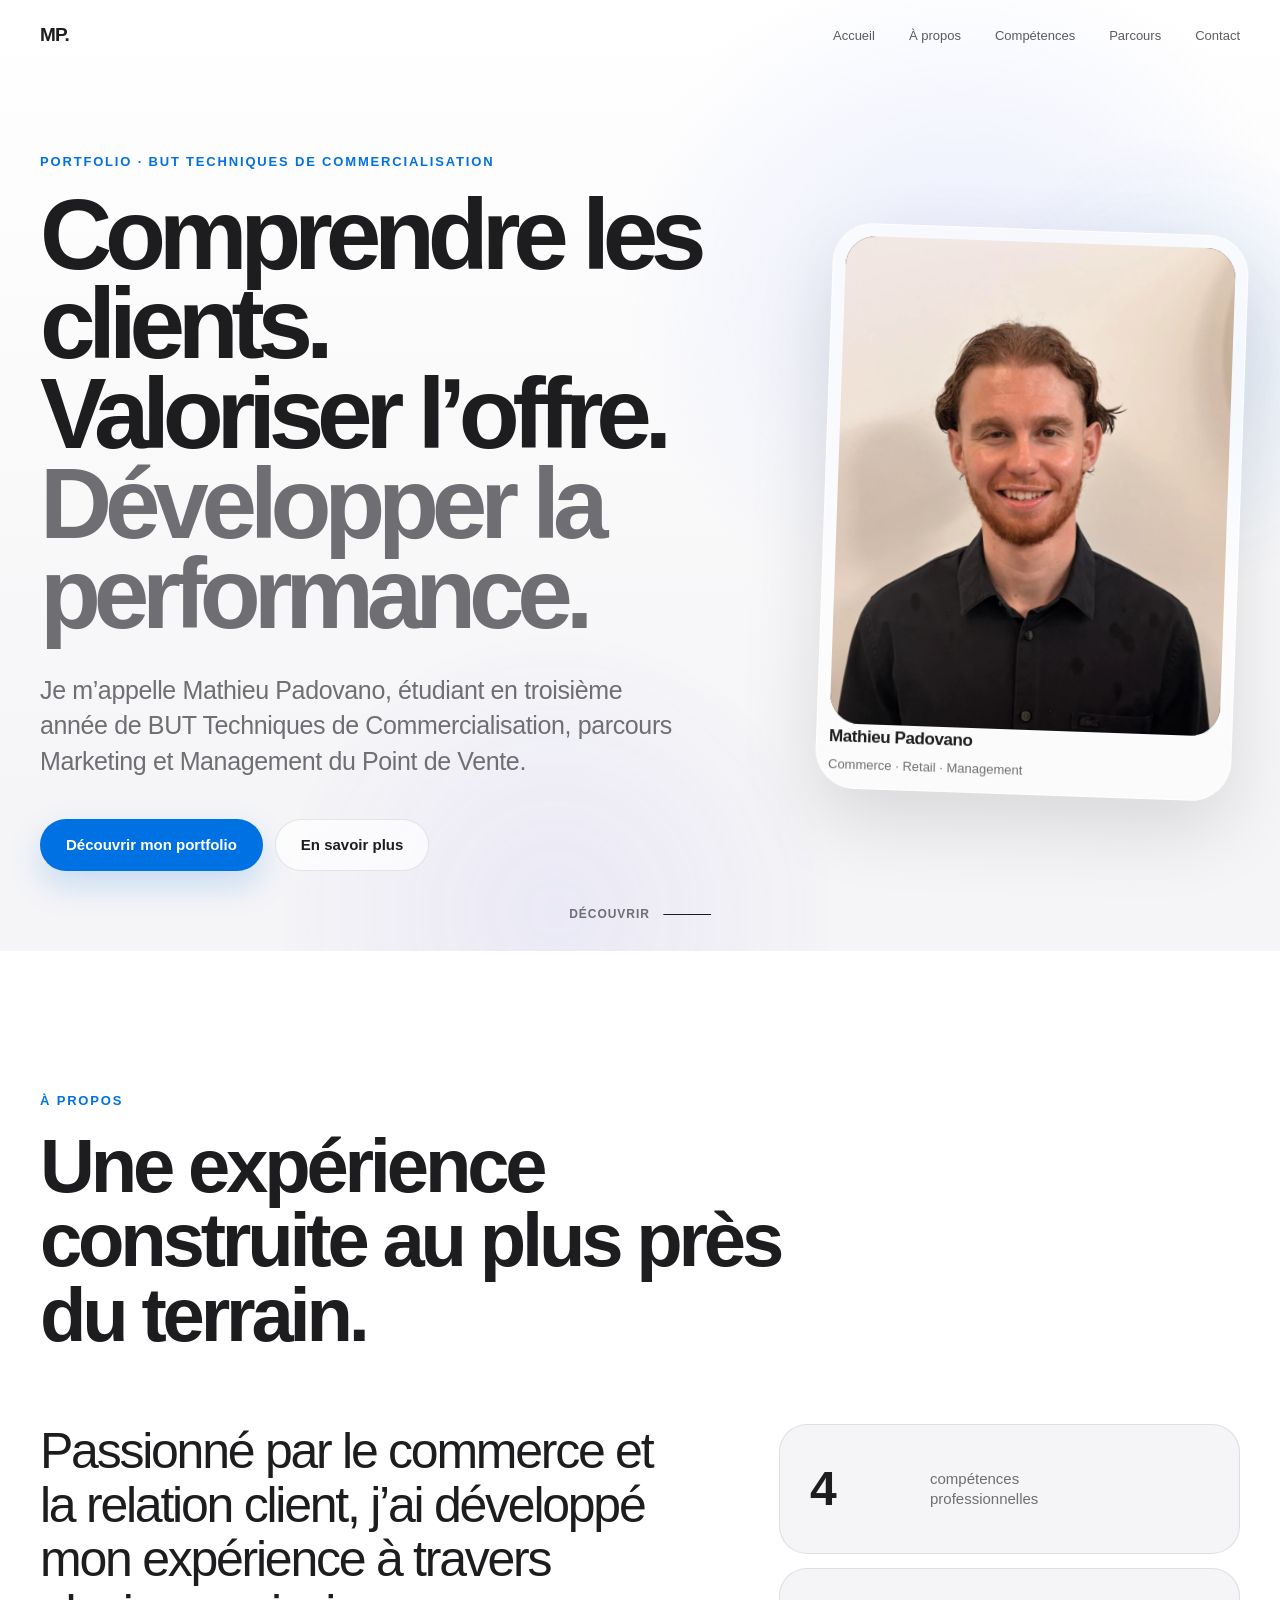
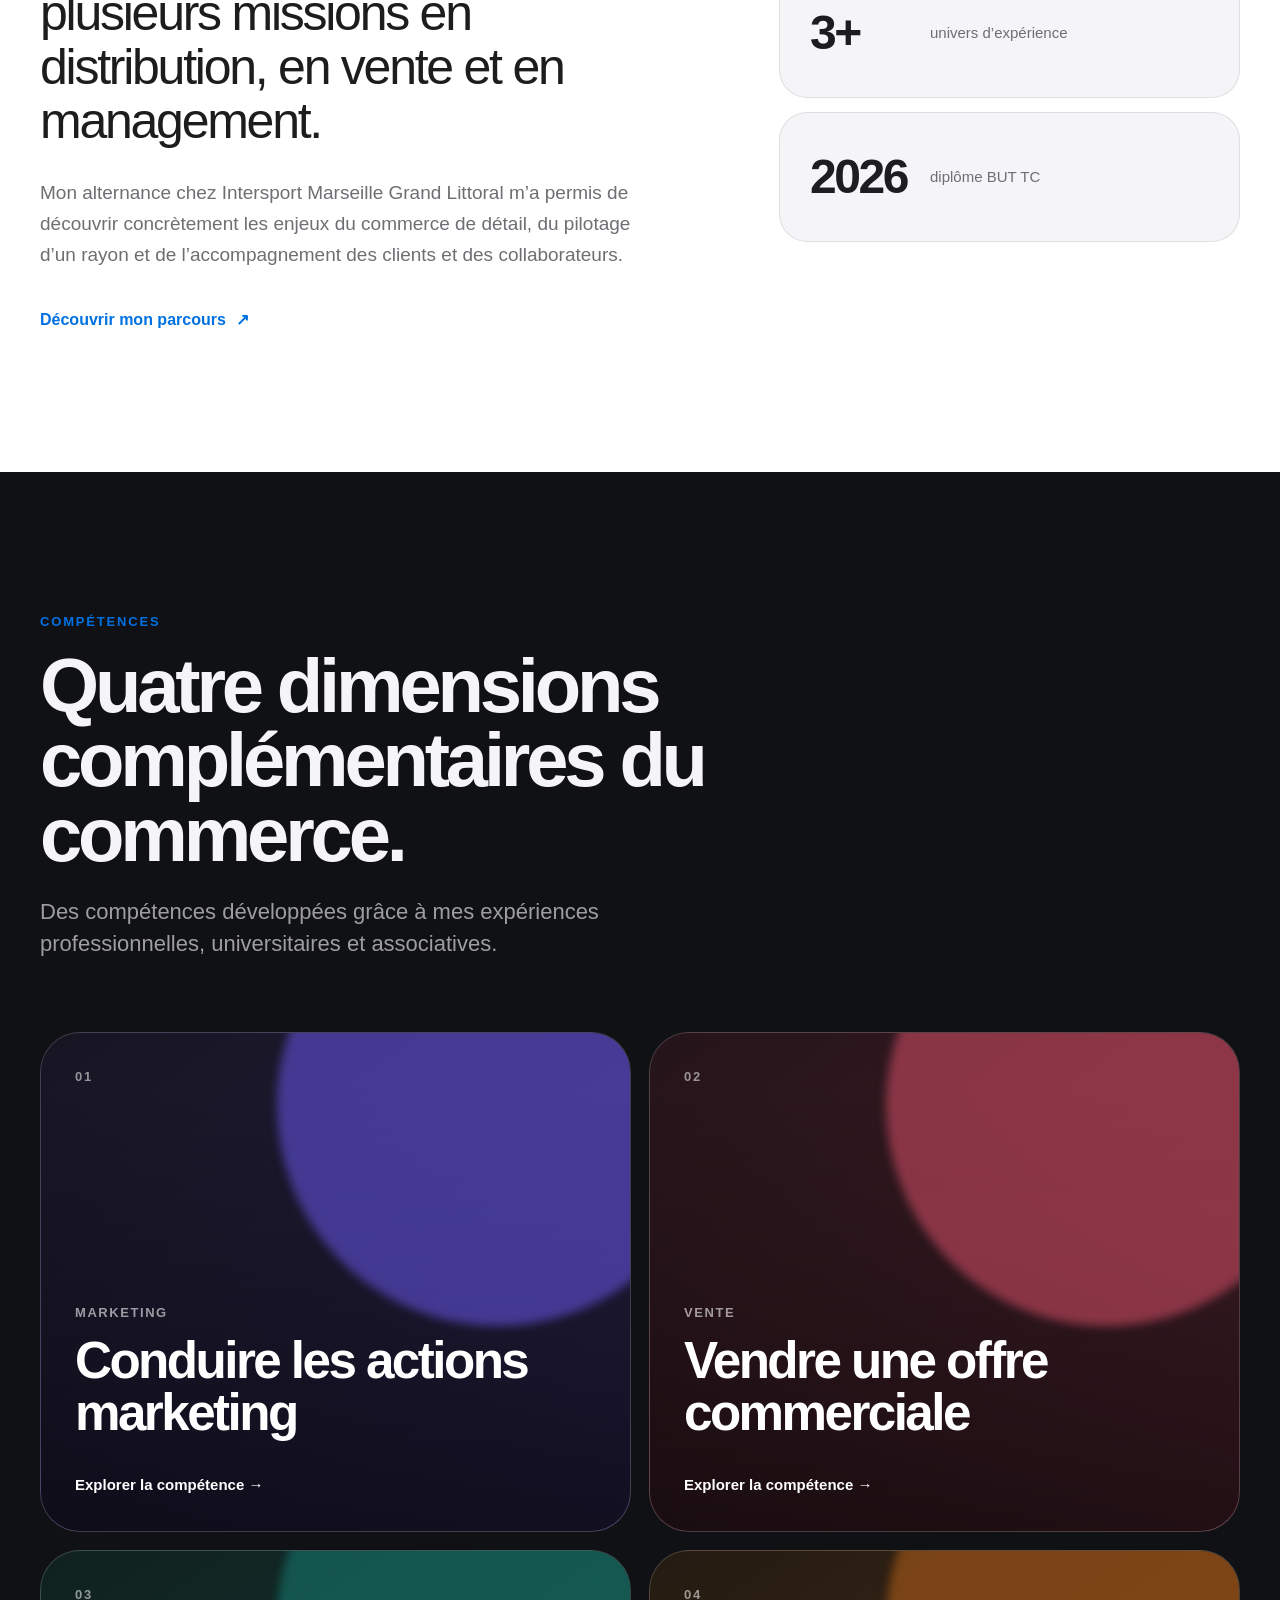
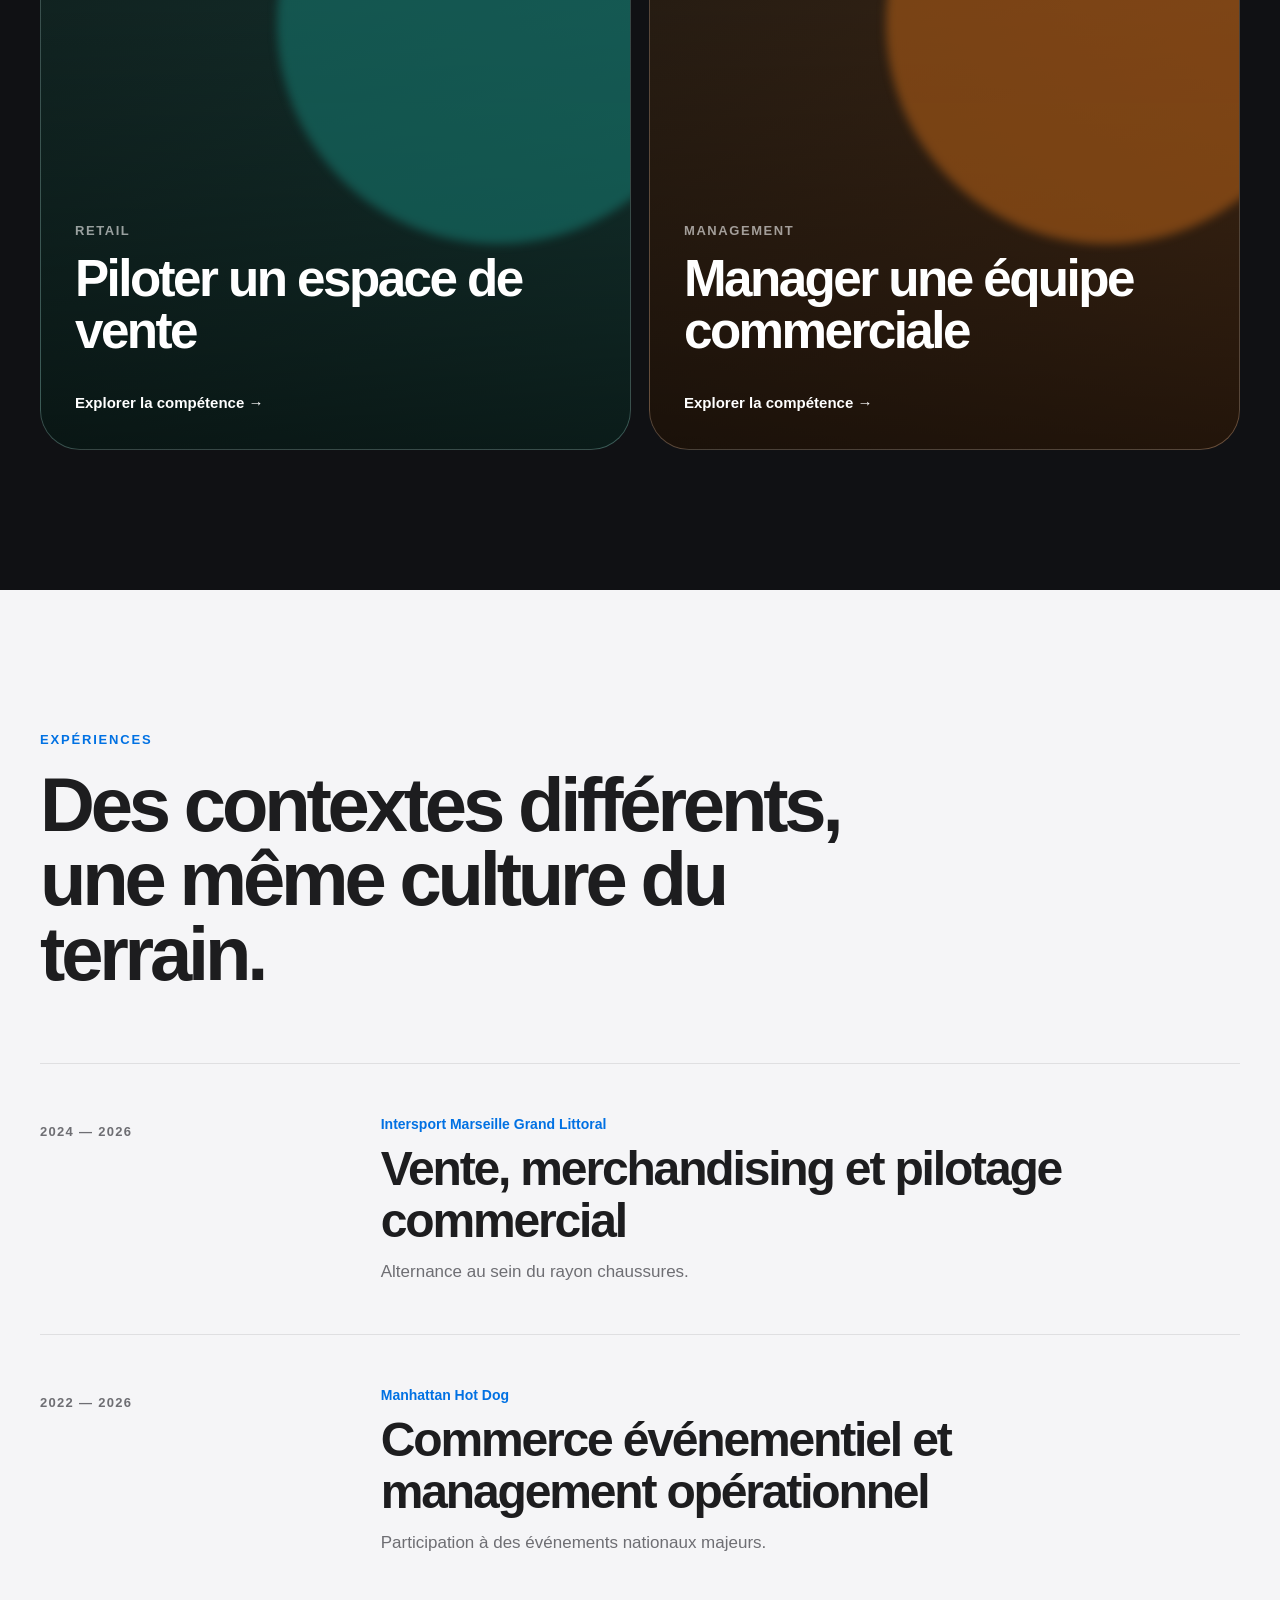
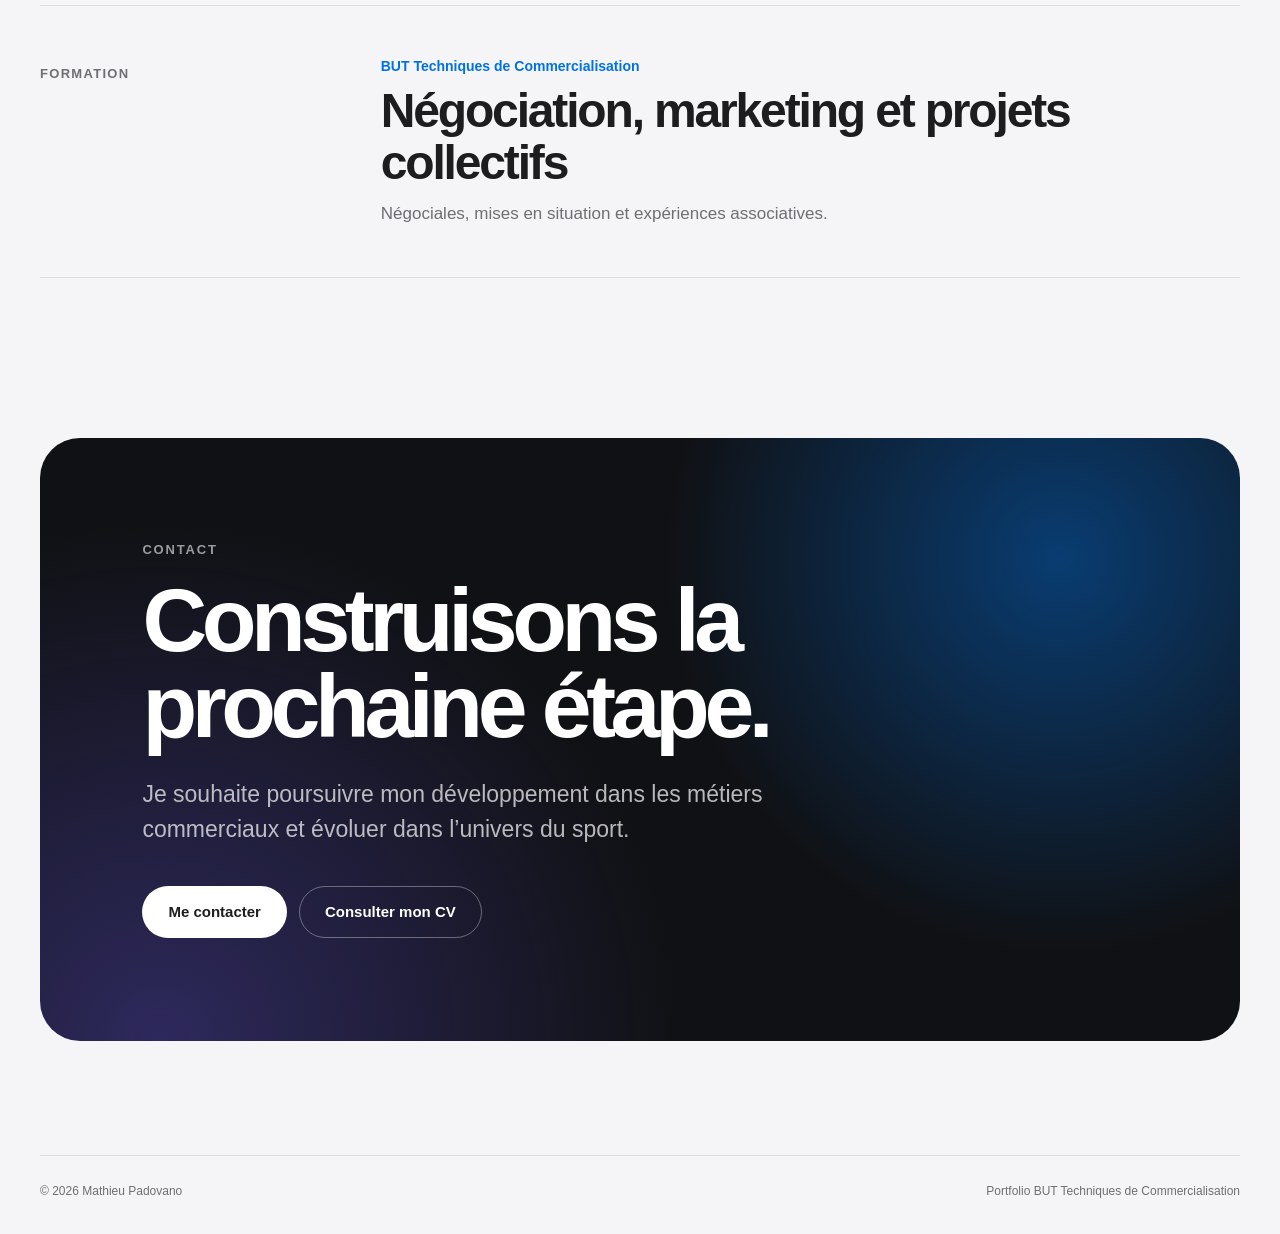
==== commit 76e844a1: "Update index.html" ====
--- a/index.html
+++ b/index.html
@@ -98,23 +98,27 @@
 
         <div class="hero-visual reveal">
 
-          <div class="portrait-placeholder">
-  <img
-    src="assets/images/profil/mathieu-padovano-portrait.webp"
-    alt="Portrait de Mathieu Padovano"
-    width="944"
-    height="1180"
-    loading="eager"
-    fetchpriority="high"
-  >
+  <div class="portrait-card">
+
+    <div class="portrait-placeholder">
+      <img
+        src="assets/images/profil/mathieu-padovano-portrait.webp"
+        alt="Portrait de Mathieu Padovano"
+        width="944"
+        height="1180"
+        loading="eager"
+        fetchpriority="high"
+      >
+    </div>
+
+    <div class="portrait-caption">
+      <p>Mathieu Padovano</p>
+      <span>Commerce · Retail · Management</span>
+    </div>
+
+  </div>
+
 </div>
-
-            <div class="portrait-caption">
-              <p>Mathieu Padovano</p>
-              <span>Commerce · Retail · Management</span>
-            </div>
-
-          </div>
 
         </div>
 
--- a/assets/css/style.css
+++ b/assets/css/style.css
@@ -552,7 +552,13 @@
     );
 }
 
-.portrait-placeholder span {
+.portrait-placeholder img {
+  width: 100%;
+  height: 100%;
+
+  object-fit: cover;
+  object-position: center 42%;
+}
   color: rgba(255, 255, 255, 0.92);
 
   font-size: clamp(70px, 10vw, 130px);
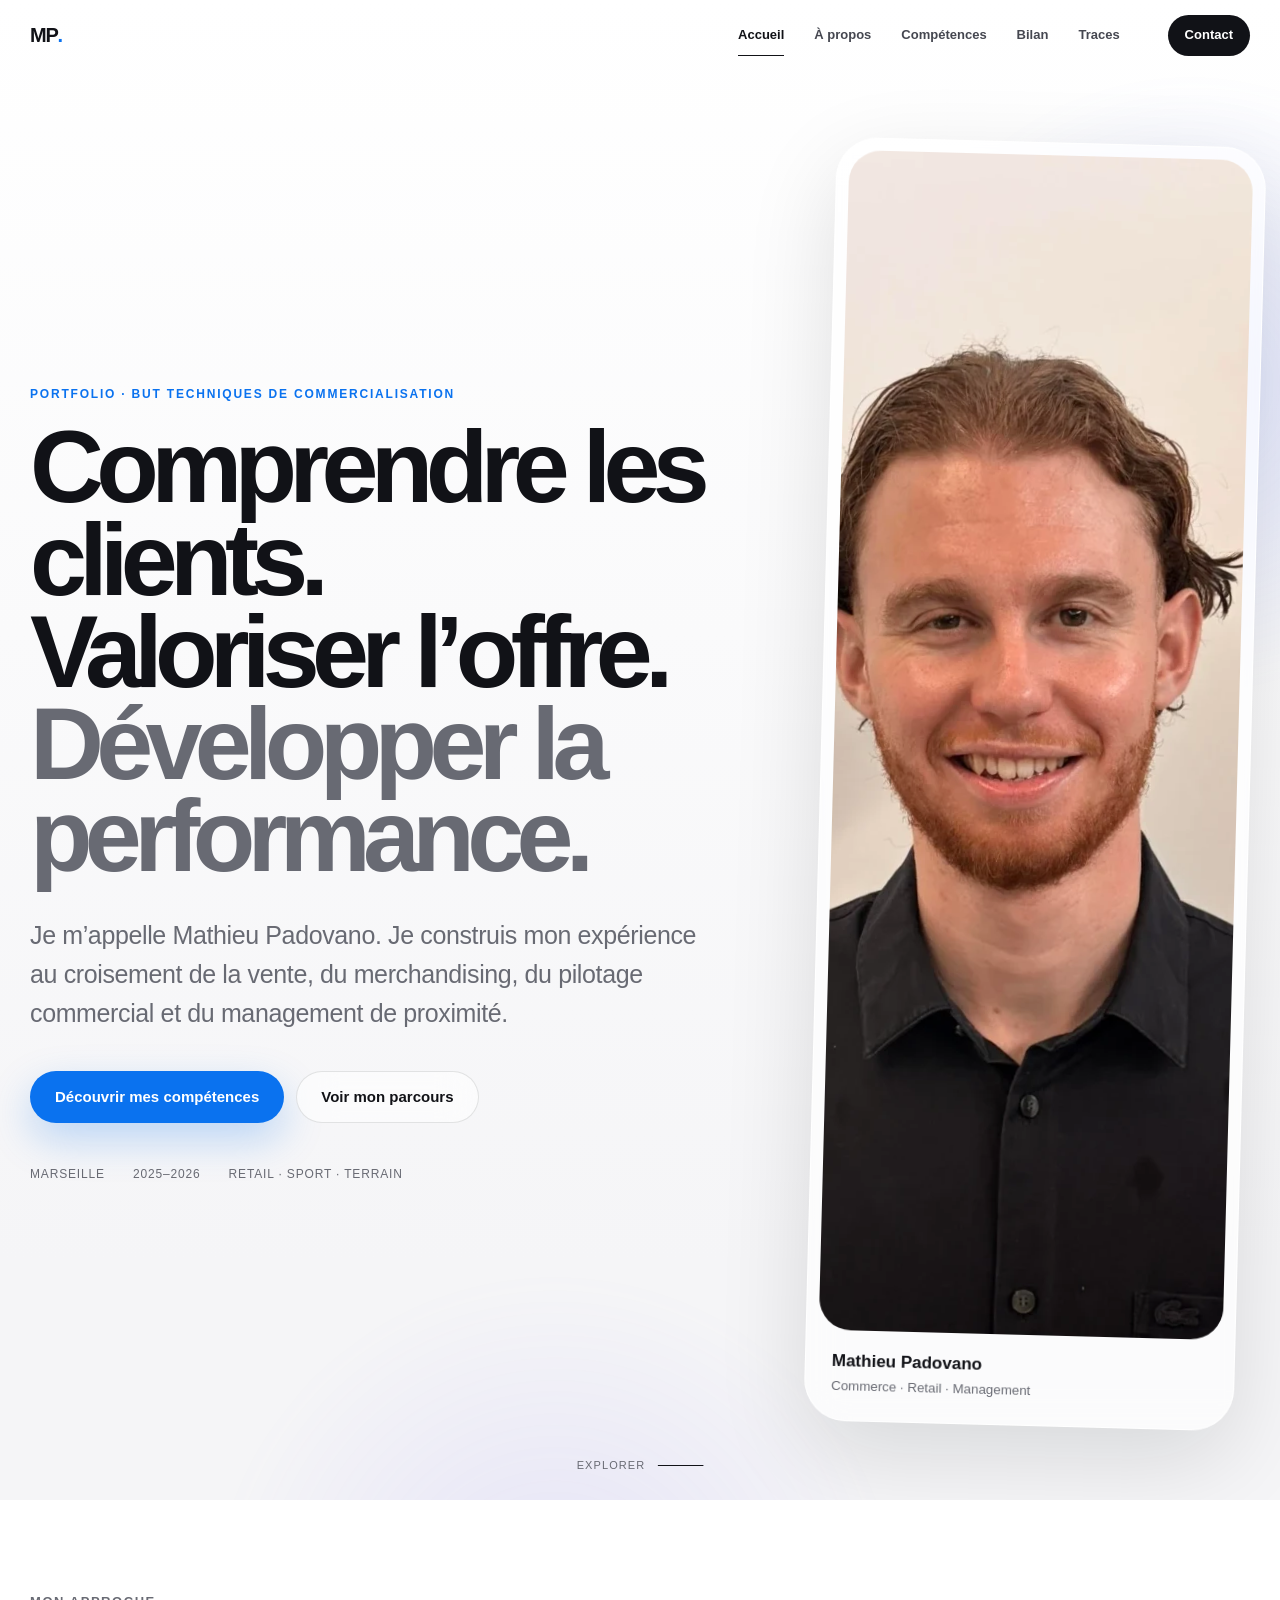
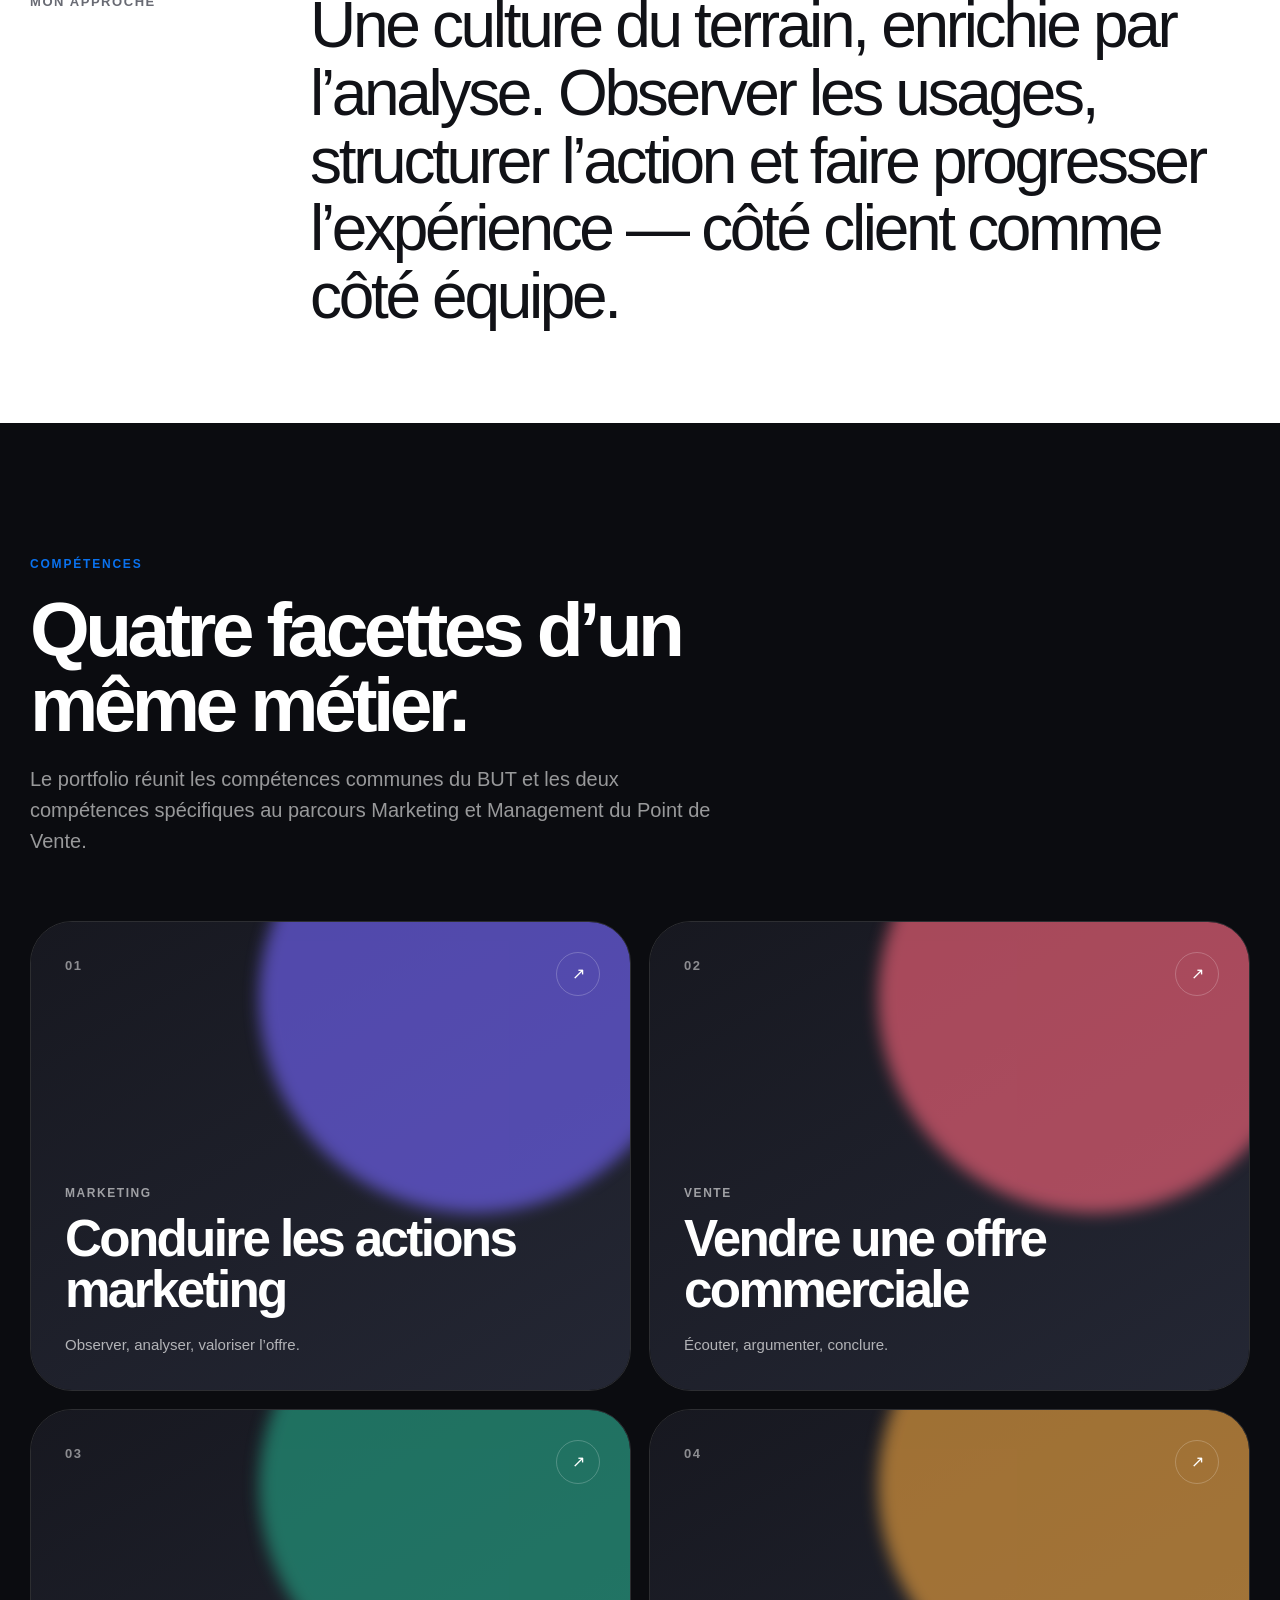
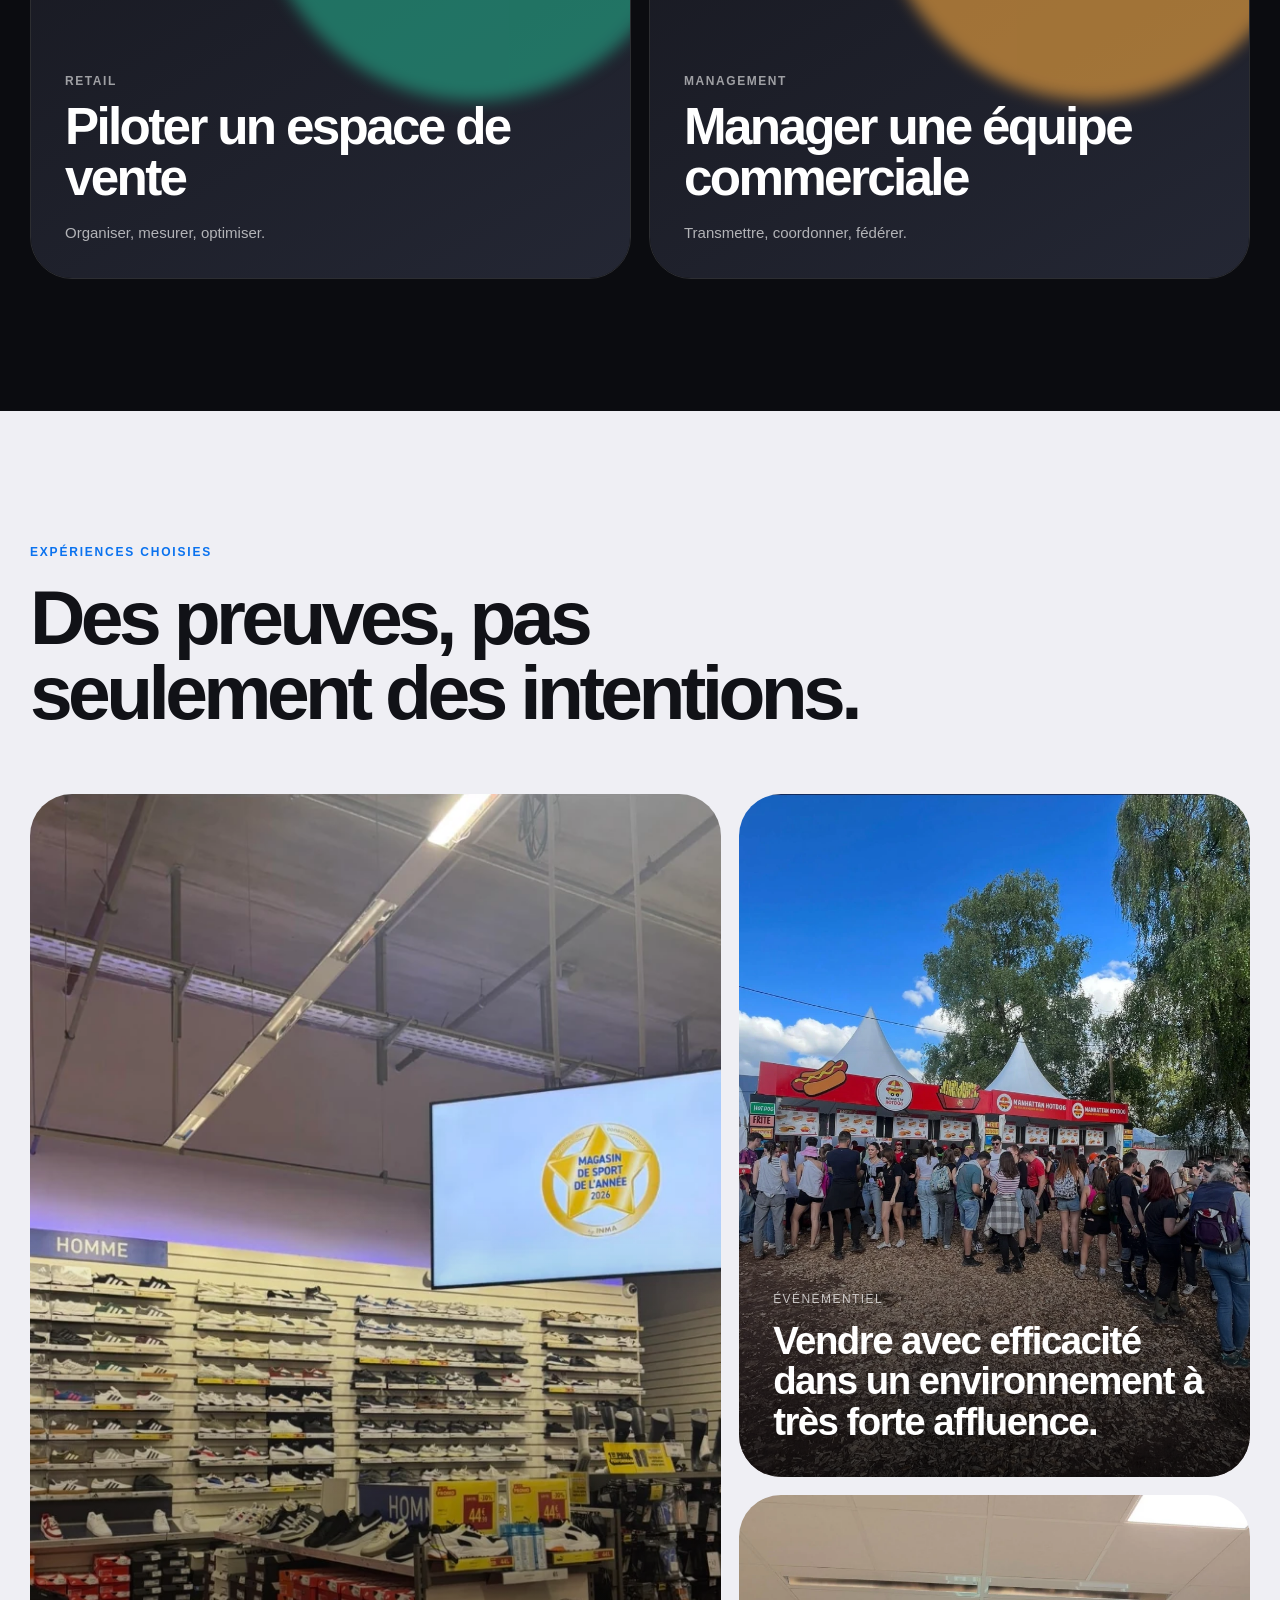
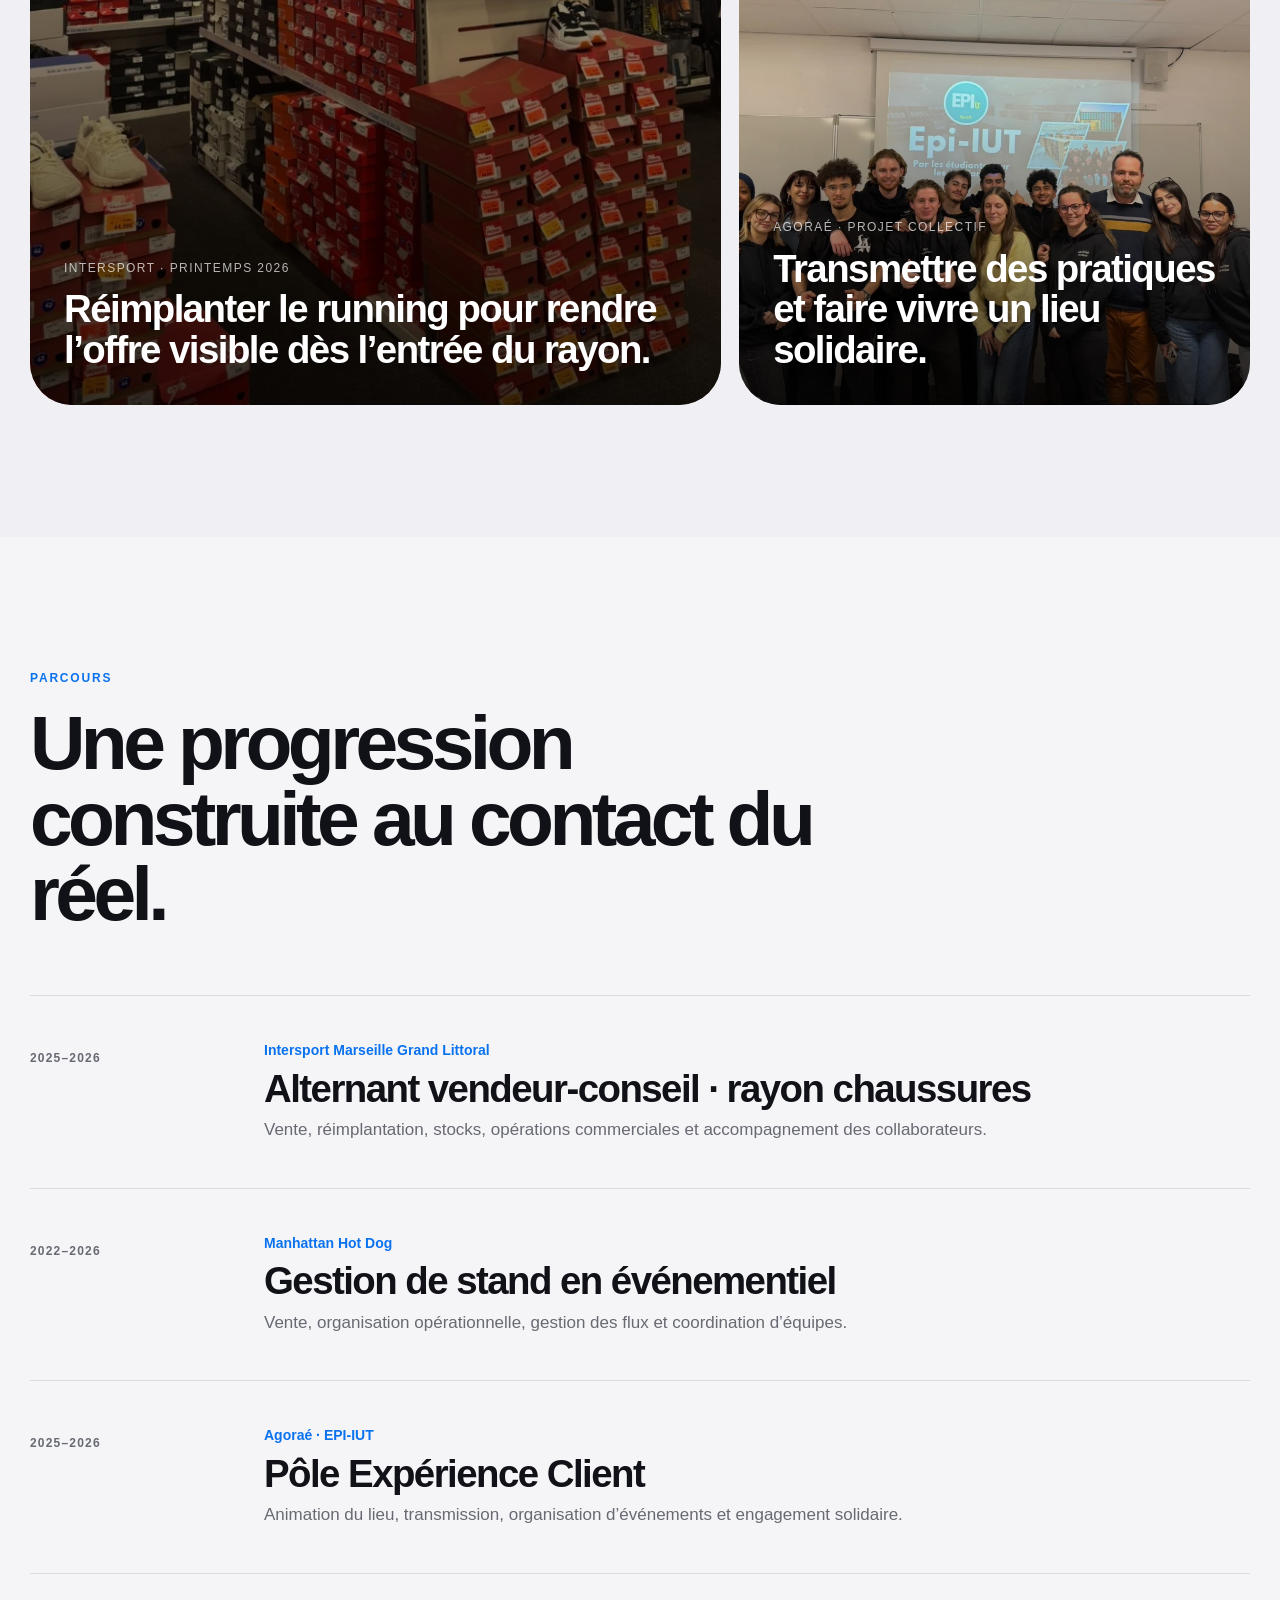
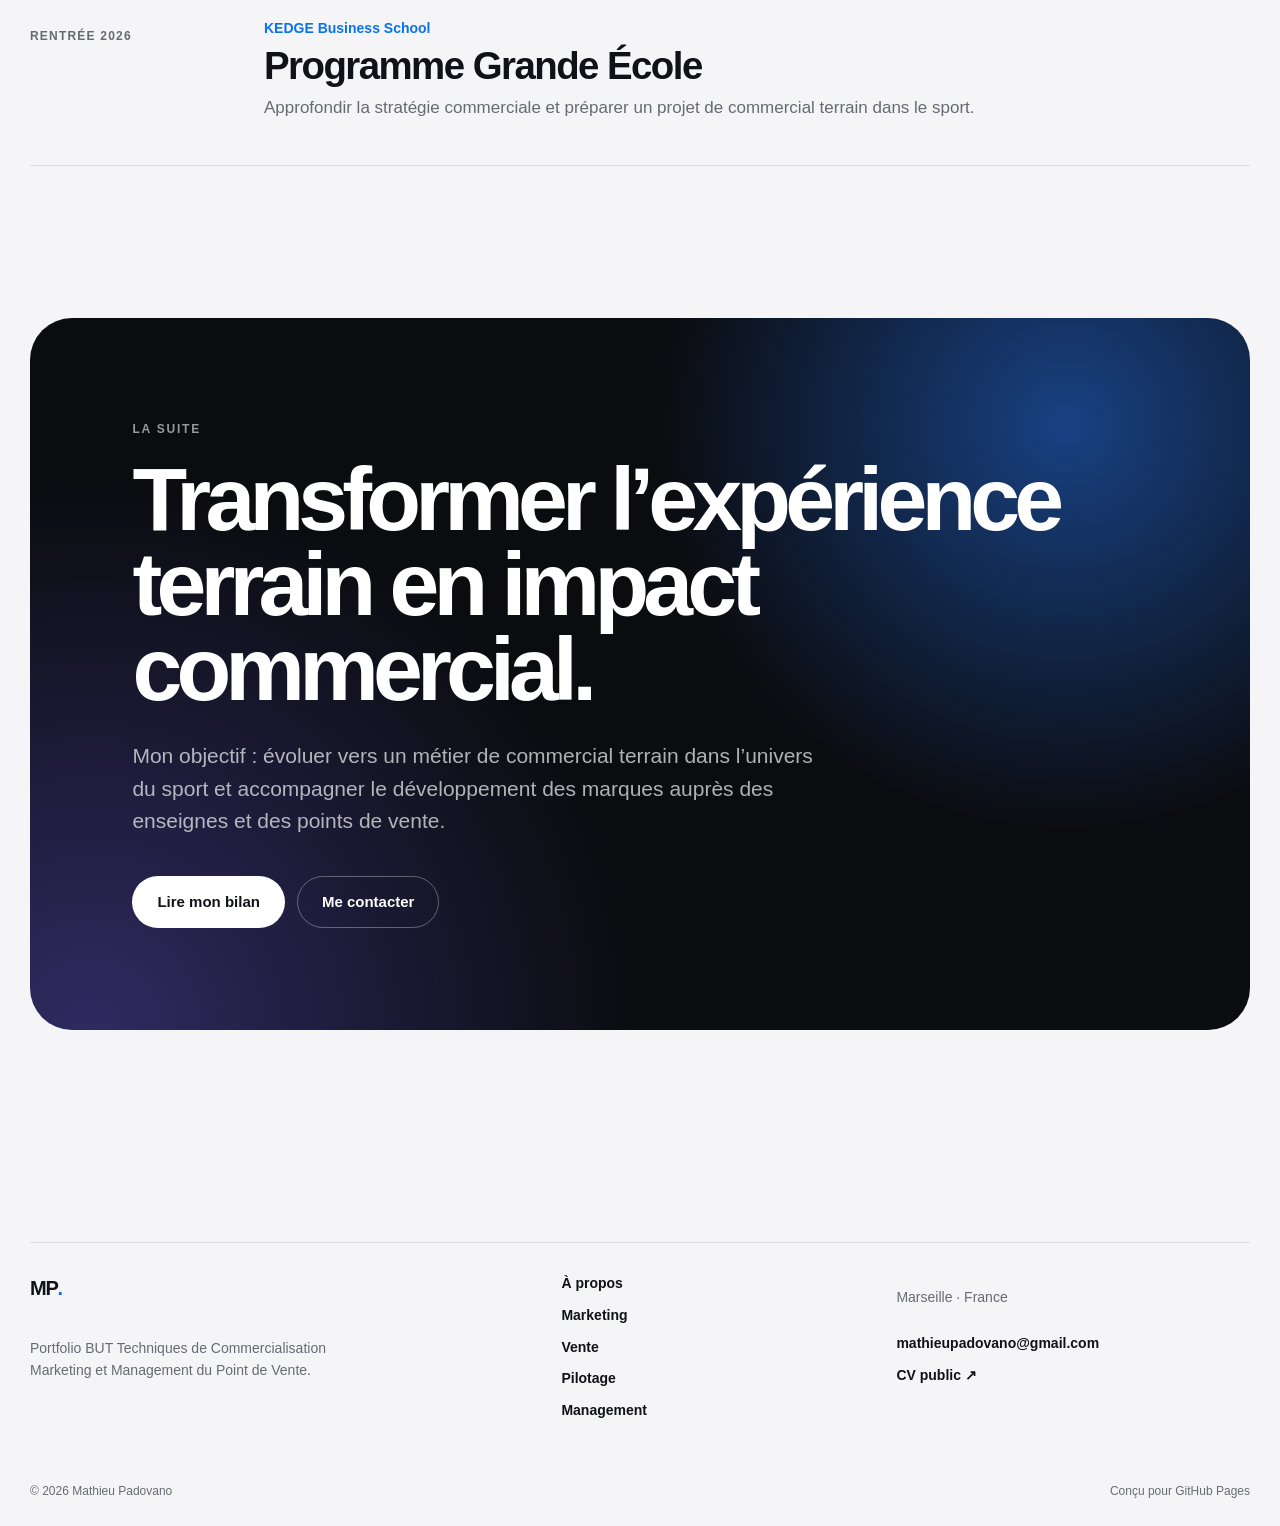
==== commit 907ed19d: "Mise en ligne du portfolio complet" ====
--- a/index.html
+++ b/index.html
@@ -1,430 +1,125 @@
 <!DOCTYPE html>
 <html lang="fr">
 <head>
-  <meta charset="UTF-8">
+  <meta charset="utf-8">
+  <meta name="viewport" content="width=device-width, initial-scale=1">
+  <meta name="description" content="Portfolio de Mathieu Padovano, étudiant en BUT Techniques de Commercialisation, parcours Marketing et Management du Point de Vente.">
+  <meta name="theme-color" content="#0b0c10">
+  <meta property="og:title" content="Mathieu Padovano — Portfolio commerce, retail et management">
+  <meta property="og:description" content="Portfolio de Mathieu Padovano, étudiant en BUT Techniques de Commercialisation, parcours Marketing et Management du Point de Vente.">
+  <meta property="og:type" content="website">
+  <meta property="og:image" content="assets/images/profil/mathieu-padovano-portrait.webp">
+  <title>Mathieu Padovano — Portfolio commerce, retail et management</title>
+  <link rel="icon" href="assets/images/profil/mathieu-padovano-portrait.webp" type="image/webp">
+  <link rel="stylesheet" href="assets/css/style.css">
+  <script src="assets/js/main.js" defer></script>
+</head>
+<body class="home-page">
+<a class="skip-link" href="#contenu">Aller au contenu</a>
+<div class="scroll-progress" aria-hidden="true"><span></span></div>
 
-  <meta
-    name="viewport"
-    content="width=device-width, initial-scale=1.0"
-  >
+<header class="site-header">
+  <nav class="navbar" aria-label="Navigation principale">
+    <a class="brand" href="index.html" aria-label="Accueil de Mathieu Padovano"><span>MP</span><i>.</i></a>
+    <button class="menu-toggle" type="button" aria-expanded="false" aria-controls="main-nav" aria-label="Ouvrir le menu"><span></span><span></span></button>
+    <div class="nav-links" id="main-nav"><a href="index.html" class="is-current">Accueil</a><a href="a-propos.html" class="">À propos</a><a href="index.html#competences" class="">Compétences</a><a href="bilan.html" class="">Bilan</a><a href="annexes.html" class="">Traces</a></div>
+    <a class="nav-cta" href="mailto:mathieupadovano@gmail.com">Contact</a>
+  </nav>
+</header>
 
-  <meta
-    name="description"
-    content="Portfolio de Mathieu Padovano, étudiant en BUT Techniques de Commercialisation, parcours Marketing et Management du Point de Vente."
-  >
+<main id="contenu">
+<section class="home-hero">
+  <div class="hero-glow glow-one"></div><div class="hero-glow glow-two"></div>
+  <div class="container home-hero-grid">
+    <div class="home-hero-copy reveal">
+      <p class="eyebrow">Portfolio · BUT Techniques de Commercialisation</p>
+      <h1>Comprendre les clients.<br>Valoriser l’offre.<br><em>Développer la performance.</em></h1>
+      <p class="hero-lead">Je m’appelle Mathieu Padovano. Je construis mon expérience au croisement de la vente, du merchandising, du pilotage commercial et du management de proximité.</p>
+      <div class="hero-actions"><a class="button primary" href="#competences">Découvrir mes compétences</a><a class="button ghost" href="a-propos.html">Voir mon parcours</a></div>
+      <div class="hero-meta"><span>Marseille</span><span>2025–2026</span><span>Retail · Sport · Terrain</span></div>
+    </div>
+    <div class="home-hero-media reveal">
+      <div class="portrait-shell">
+        <img src="assets/images/profil/mathieu-padovano-portrait.webp" alt="Portrait de Mathieu Padovano" width="944" height="1180" fetchpriority="high">
+        <div class="portrait-badge"><span>Mathieu Padovano</span><small>Commerce · Retail · Management</small></div>
+      </div>
+    </div>
+  </div>
+  <a class="scroll-cue" href="#intro"><span>Explorer</span><i></i></a>
+</section>
 
-  <title>Mathieu Padovano — Portfolio</title>
+<section class="intro-band" id="intro">
+  <div class="container intro-grid reveal">
+    <p class="section-label">Mon approche</p>
+    <p class="intro-statement">Une culture du terrain, enrichie par l’analyse. Observer les usages, structurer l’action et faire progresser l’expérience — côté client comme côté équipe.</p>
+  </div>
+</section>
 
-  <link rel="stylesheet" href="assets/css/style.css">
-</head>
+<section class="section competencies-section" id="competences">
+  <div class="container">
+    <div class="section-heading reveal"><p class="eyebrow">Compétences</p><h2>Quatre facettes d’un même métier.</h2><p>Le portfolio réunit les compétences communes du BUT et les deux compétences spécifiques au parcours Marketing et Management du Point de Vente.</p></div>
+    <div class="competency-grid">
+      <a class="competency-card theme-purple reveal" href="competences/marketing.html"><span class="competency-index">01</span><p>Marketing</p><h3>Conduire les actions marketing</h3><small>Observer, analyser, valoriser l’offre.</small><i>↗</i></a>
+      <a class="competency-card theme-coral reveal" href="competences/vente.html"><span class="competency-index">02</span><p>Vente</p><h3>Vendre une offre commerciale</h3><small>Écouter, argumenter, conclure.</small><i>↗</i></a>
+      <a class="competency-card theme-green reveal" href="competences/pilotage.html"><span class="competency-index">03</span><p>Retail</p><h3>Piloter un espace de vente</h3><small>Organiser, mesurer, optimiser.</small><i>↗</i></a>
+      <a class="competency-card theme-amber reveal" href="competences/management.html"><span class="competency-index">04</span><p>Management</p><h3>Manager une équipe commerciale</h3><small>Transmettre, coordonner, fédérer.</small><i>↗</i></a>
+    </div>
+  </div>
+</section>
 
-<body>
+<section class="section featured-work">
+  <div class="container">
+    <div class="section-heading reveal"><p class="eyebrow">Expériences choisies</p><h2>Des preuves, pas seulement des intentions.</h2></div>
+    <div class="featured-grid">
+      <a class="featured-card featured-wide reveal" href="competences/marketing.html#cas-1"><img src="assets/images/intersport/rayon-running-apres.webp" alt="Rayon running après la réimplantation"><div><span>Intersport · Printemps 2026</span><h3>Réimplanter le running pour rendre l’offre visible dès l’entrée du rayon.</h3></div></a>
+      <a class="featured-card reveal" href="competences/vente.html#cas-3"><img src="assets/images/manhattan-hot-dog/forte-affluence.webp" alt="Stand Manhattan Hot Dog lors d’une forte affluence"><div><span>Événementiel</span><h3>Vendre avec efficacité dans un environnement à très forte affluence.</h3></div></a>
+      <a class="featured-card reveal" href="competences/management.html#cas-2"><img src="assets/images/agorae/equipe-epi-iut.webp" alt="Équipe EPI-IUT"><div><span>Agoraé · Projet collectif</span><h3>Transmettre des pratiques et faire vivre un lieu solidaire.</h3></div></a>
+    </div>
+  </div>
+</section>
 
-  <!-- Navigation -->
-  <header class="site-header">
-    <nav class="navbar" aria-label="Navigation principale">
+<section class="section timeline-section">
+  <div class="container">
+    <div class="section-heading reveal"><p class="eyebrow">Parcours</p><h2>Une progression construite au contact du réel.</h2></div>
+    <div class="timeline">
+      <article class="timeline-item reveal"><time>2025–2026</time><div><p>Intersport Marseille Grand Littoral</p><h3>Alternant vendeur-conseil · rayon chaussures</h3><span>Vente, réimplantation, stocks, opérations commerciales et accompagnement des collaborateurs.</span></div></article>
+      <article class="timeline-item reveal"><time>2022–2026</time><div><p>Manhattan Hot Dog</p><h3>Gestion de stand en événementiel</h3><span>Vente, organisation opérationnelle, gestion des flux et coordination d’équipes.</span></div></article>
+      <article class="timeline-item reveal"><time>2025–2026</time><div><p>Agoraé · EPI-IUT</p><h3>Pôle Expérience Client</h3><span>Animation du lieu, transmission, organisation d’événements et engagement solidaire.</span></div></article>
+      <article class="timeline-item reveal"><time>Rentrée 2026</time><div><p>KEDGE Business School</p><h3>Programme Grande École</h3><span>Approfondir la stratégie commerciale et préparer un projet de commercial terrain dans le sport.</span></div></article>
+    </div>
+  </div>
+</section>
 
-      <a class="brand" href="index.html" aria-label="Retour à l’accueil">
-        MP.
-      </a>
+<section class="section home-cta">
+  <div class="container cta-card reveal"><p class="eyebrow">La suite</p><h2>Transformer l’expérience terrain en impact commercial.</h2><p>Mon objectif : évoluer vers un métier de commercial terrain dans l’univers du sport et accompagner le développement des marques auprès des enseignes et des points de vente.</p><div><a class="button light" href="bilan.html">Lire mon bilan</a><a class="button outline-light" href="mailto:mathieupadovano@gmail.com">Me contacter</a></div></div>
+</section>
+</main>
 
-      <button
-        class="menu-toggle"
-        type="button"
-        aria-label="Ouvrir le menu"
-        aria-expanded="false"
-        aria-controls="main-navigation"
-      >
-        <span></span>
-        <span></span>
-      </button>
-
-      <div class="nav-links" id="main-navigation">
-        <a href="#accueil">Accueil</a>
-        <a href="#a-propos">À propos</a>
-        <a href="#competences">Compétences</a>
-        <a href="#parcours">Parcours</a>
-        <a href="#contact">Contact</a>
-      </div>
-
-    </nav>
-  </header>
-
-
-  <main>
-
-    <!-- Hero -->
-    <section class="hero" id="accueil">
-
-      <div class="hero-background" aria-hidden="true">
-        <div class="hero-orb hero-orb-one"></div>
-        <div class="hero-orb hero-orb-two"></div>
-      </div>
-
-      <div class="container hero-layout">
-
-        <div class="hero-content reveal">
-
-          <p class="eyebrow">
-            Portfolio · BUT Techniques de Commercialisation
-          </p>
-
-          <h1>
-            Comprendre les clients.<br>
-            Valoriser l’offre.<br>
-            <span>Développer la performance.</span>
-          </h1>
-
-          <p class="hero-introduction">
-            Je m’appelle Mathieu Padovano, étudiant en troisième année
-            de BUT Techniques de Commercialisation, parcours Marketing
-            et Management du Point de Vente.
-          </p>
-
-          <div class="hero-actions">
-
-            <a class="button button-primary" href="#competences">
-              Découvrir mon portfolio
-            </a>
-
-            <a class="button button-secondary" href="#a-propos">
-              En savoir plus
-            </a>
-
-          </div>
-
-        </div>
-
-
-        <div class="hero-visual reveal">
-
-  <div class="portrait-card">
-
-    <div class="portrait-placeholder">
-      <img
-        src="assets/images/profil/mathieu-padovano-portrait.webp"
-        alt="Portrait de Mathieu Padovano"
-        width="944"
-        height="1180"
-        loading="eager"
-        fetchpriority="high"
-      >
+<footer class="site-footer">
+  <div class="container footer-grid">
+    <div>
+      <a class="brand footer-brand" href="index.html"><span>MP</span><i>.</i></a>
+      <p>Portfolio BUT Techniques de Commercialisation<br>Marketing et Management du Point de Vente.</p>
     </div>
-
-    <div class="portrait-caption">
-      <p>Mathieu Padovano</p>
-      <span>Commerce · Retail · Management</span>
+    <div class="footer-links">
+      <a href="a-propos.html">À propos</a>
+      <a href="competences/marketing.html">Marketing</a>
+      <a href="competences/vente.html">Vente</a>
+      <a href="competences/pilotage.html">Pilotage</a>
+      <a href="competences/management.html">Management</a>
     </div>
-
+    <div class="footer-contact">
+      <p>Marseille · France</p>
+      <a href="mailto:mathieupadovano@gmail.com">mathieupadovano@gmail.com</a>
+      <a href="assets/documents/cv-mathieu-padovano-public.pdf" target="_blank" rel="noopener">CV public ↗</a>
+    </div>
   </div>
-
+  <div class="container footer-bottom"><span>© <span data-year></span> Mathieu Padovano</span><span>Conçu pour GitHub Pages</span></div>
+</footer>
+<div class="lightbox" role="dialog" aria-modal="true" aria-label="Agrandissement de l’image" hidden>
+  <button class="lightbox-close" type="button" aria-label="Fermer">×</button>
+  <img src="" alt="">
+  <p></p>
 </div>
-
-        </div>
-
-      </div>
-
-      <a class="scroll-indicator" href="#a-propos">
-        <span>Découvrir</span>
-        <span class="scroll-line"></span>
-      </a>
-
-    </section>
-
-
-    <!-- À propos -->
-    <section class="section about-preview" id="a-propos">
-
-      <div class="container">
-
-        <div class="section-heading reveal">
-
-          <p class="eyebrow">À propos</p>
-
-          <h2>
-            Une expérience construite au plus près du terrain.
-          </h2>
-
-        </div>
-
-
-        <div class="about-grid">
-
-          <div class="about-text reveal">
-
-            <p class="large-text">
-              Passionné par le commerce et la relation client, j’ai
-              développé mon expérience à travers plusieurs missions
-              en distribution, en vente et en management.
-            </p>
-
-            <p>
-              Mon alternance chez Intersport Marseille Grand Littoral
-              m’a permis de découvrir concrètement les enjeux du commerce
-              de détail, du pilotage d’un rayon et de l’accompagnement
-              des clients et des collaborateurs.
-            </p>
-
-            <a class="text-link" href="a-propos.html">
-              Découvrir mon parcours
-              <span aria-hidden="true">↗</span>
-            </a>
-
-          </div>
-
-
-          <div class="about-statistics reveal">
-
-            <article class="stat-card">
-              <strong>4</strong>
-              <span>compétences professionnelles</span>
-            </article>
-
-            <article class="stat-card">
-              <strong>3+</strong>
-              <span>univers d’expérience</span>
-            </article>
-
-            <article class="stat-card">
-              <strong>2026</strong>
-              <span>diplôme BUT TC</span>
-            </article>
-
-          </div>
-
-        </div>
-
-      </div>
-
-    </section>
-
-
-    <!-- Compétences -->
-    <section class="section competencies" id="competences">
-
-      <div class="container">
-
-        <div class="section-heading reveal">
-
-          <p class="eyebrow">Compétences</p>
-
-          <h2>
-            Quatre dimensions complémentaires du commerce.
-          </h2>
-
-          <p>
-            Des compétences développées grâce à mes expériences
-            professionnelles, universitaires et associatives.
-          </p>
-
-        </div>
-
-
-        <div class="competency-grid">
-
-          <a
-            class="competency-card competency-marketing reveal"
-            href="competences/marketing.html"
-          >
-            <span class="card-number">01</span>
-
-            <div class="card-content">
-              <p>Marketing</p>
-              <h3>Conduire les actions marketing</h3>
-              <span class="card-link">Explorer la compétence →</span>
-            </div>
-          </a>
-
-
-          <a
-            class="competency-card competency-sales reveal"
-            href="competences/vente.html"
-          >
-            <span class="card-number">02</span>
-
-            <div class="card-content">
-              <p>Vente</p>
-              <h3>Vendre une offre commerciale</h3>
-              <span class="card-link">Explorer la compétence →</span>
-            </div>
-          </a>
-
-
-          <a
-            class="competency-card competency-retail reveal"
-            href="competences/pilotage.html"
-          >
-            <span class="card-number">03</span>
-
-            <div class="card-content">
-              <p>Retail</p>
-              <h3>Piloter un espace de vente</h3>
-              <span class="card-link">Explorer la compétence →</span>
-            </div>
-          </a>
-
-
-          <a
-            class="competency-card competency-management reveal"
-            href="competences/management.html"
-          >
-            <span class="card-number">04</span>
-
-            <div class="card-content">
-              <p>Management</p>
-              <h3>Manager une équipe commerciale</h3>
-              <span class="card-link">Explorer la compétence →</span>
-            </div>
-          </a>
-
-        </div>
-
-      </div>
-
-    </section>
-
-
-    <!-- Expériences -->
-    <section class="section experiences" id="parcours">
-
-      <div class="container">
-
-        <div class="section-heading reveal">
-
-          <p class="eyebrow">Expériences</p>
-
-          <h2>
-            Des contextes différents, une même culture du terrain.
-          </h2>
-
-        </div>
-
-
-        <div class="experience-list">
-
-          <article class="experience-item reveal">
-
-            <div class="experience-date">
-              2024 — 2026
-            </div>
-
-            <div class="experience-content">
-              <p>Intersport Marseille Grand Littoral</p>
-              <h3>Vente, merchandising et pilotage commercial</h3>
-              <span>
-                Alternance au sein du rayon chaussures.
-              </span>
-            </div>
-
-          </article>
-
-
-          <article class="experience-item reveal">
-
-            <div class="experience-date">
-              2022 — 2026
-            </div>
-
-            <div class="experience-content">
-              <p>Manhattan Hot Dog</p>
-              <h3>Commerce événementiel et management opérationnel</h3>
-              <span>
-                Participation à des événements nationaux majeurs.
-              </span>
-            </div>
-
-          </article>
-
-
-          <article class="experience-item reveal">
-
-            <div class="experience-date">
-              Formation
-            </div>
-
-            <div class="experience-content">
-              <p>BUT Techniques de Commercialisation</p>
-              <h3>Négociation, marketing et projets collectifs</h3>
-              <span>
-                Négociales, mises en situation et expériences associatives.
-              </span>
-            </div>
-
-          </article>
-
-        </div>
-
-      </div>
-
-    </section>
-
-
-    <!-- Contact -->
-    <section class="section contact-section" id="contact">
-
-      <div class="container">
-
-        <div class="contact-card reveal">
-
-          <p class="eyebrow">Contact</p>
-
-          <h2>
-            Construisons la prochaine étape.
-          </h2>
-
-          <p>
-            Je souhaite poursuivre mon développement dans les métiers
-            commerciaux et évoluer dans l’univers du sport.
-          </p>
-
-          <div class="contact-actions">
-
-            <a
-              class="button button-light"
-              href="mailto:mathieupadovano@gmail.com"
-            >
-              Me contacter
-            </a>
-
-            <a
-              class="button button-outline-light"
-              href="assets/documents/cv-mathieu-padovano.pdf"
-              target="_blank"
-              rel="noopener"
-            >
-              Consulter mon CV
-            </a>
-
-          </div>
-
-        </div>
-
-      </div>
-
-    </section>
-
-  </main>
-
-
-  <!-- Pied de page -->
-  <footer class="site-footer">
-
-    <div class="container footer-content">
-
-      <p>
-        © 2026 Mathieu Padovano
-      </p>
-
-      <p>
-        Portfolio BUT Techniques de Commercialisation
-      </p>
-
-    </div>
-
-  </footer>
-
-
-  <script src="assets/js/main.js"></script>
-
 </body>
-</html>
+</html>
--- a/assets/css/style.css
+++ b/assets/css/style.css
@@ -1,1335 +1,368 @@
-/* =========================================================
-   PORTFOLIO — MATHIEU PADOVANO
-   Feuille de style principale
-   ========================================================= */
-
-
-/* ---------- Variables ---------- */
-
 :root {
-  --background: #f5f5f7;
+  --bg: #f5f5f7;
   --surface: #ffffff;
-  --surface-soft: #ececf0;
-
-  --text: #1d1d1f;
-  --text-secondary: #6e6e73;
-  --text-light: #f5f5f7;
-
-  --border: rgba(29, 29, 31, 0.1);
-  --border-light: rgba(255, 255, 255, 0.16);
-
-  --accent: #0071e3;
-  --accent-hover: #0077ed;
-
-  --marketing: #6657e8;
-  --sales: #d74f68;
-  --retail: #167d73;
-  --management: #b86218;
-
-  --shadow-small:
-    0 10px 30px rgba(0, 0, 0, 0.06);
-
-  --shadow-large:
-    0 30px 80px rgba(0, 0, 0, 0.12);
-
-  --radius-small: 16px;
-  --radius-medium: 28px;
-  --radius-large: 40px;
-
-  --container: 1200px;
-  --header-height: 72px;
-
-  --transition:
-    300ms cubic-bezier(0.22, 1, 0.36, 1);
-}
-
-
-/* ---------- Réinitialisation ---------- */
-
-*,
-*::before,
-*::after {
-  box-sizing: border-box;
-}
-
-html {
-  scroll-behavior: smooth;
-  scroll-padding-top: calc(var(--header-height) + 24px);
-}
-
+  --surface-2: #ececf1;
+  --ink: #111217;
+  --muted: #686a73;
+  --line: rgba(17,18,23,.11);
+  --dark: #0b0c10;
+  --blue: #0a72ef;
+  --purple: #7566ff;
+  --coral: #ff667d;
+  --green: #24a687;
+  --amber: #f3a640;
+  --accent: var(--blue);
+  --container: 1220px;
+  --header: 72px;
+  --radius-sm: 16px;
+  --radius-md: 28px;
+  --radius-lg: 42px;
+  --shadow: 0 30px 90px rgba(12,14,20,.12);
+  --ease: cubic-bezier(.22,1,.36,1);
+}
+* { box-sizing: border-box; }
+html { scroll-behavior: smooth; scroll-padding-top: calc(var(--header) + 24px); }
 body {
   margin: 0;
+  color: var(--ink);
+  background: var(--bg);
+  font-family: -apple-system, BlinkMacSystemFont, "SF Pro Display", "SF Pro Text", "Helvetica Neue", Arial, sans-serif;
+  line-height: 1.55;
+  -webkit-font-smoothing: antialiased;
+  text-rendering: optimizeLegibility;
   overflow-x: hidden;
-
-  background: var(--background);
-  color: var(--text);
-
-  font-family:
-    -apple-system,
-    BlinkMacSystemFont,
-    "SF Pro Display",
-    "SF Pro Text",
-    "Helvetica Neue",
-    Arial,
-    sans-serif;
-
-  font-size: 16px;
-  line-height: 1.5;
-
-  text-rendering: optimizeLegibility;
-  -webkit-font-smoothing: antialiased;
-}
-
-body.menu-open {
-  overflow: hidden;
-}
-
-img,
-picture,
-video,
-canvas,
-svg {
-  display: block;
-  max-width: 100%;
-}
-
-button,
-input,
-textarea,
-select {
-  font: inherit;
-}
-
-button,
-a {
-  -webkit-tap-highlight-color: transparent;
-}
-
-a {
-  color: inherit;
-  text-decoration: none;
-}
-
-h1,
-h2,
-h3,
-p {
-  margin-top: 0;
-}
-
-::selection {
-  background: rgba(0, 113, 227, 0.18);
-}
-
-
-/* ---------- Structure générale ---------- */
-
-.container {
-  width: min(calc(100% - 48px), var(--container));
-  margin-inline: auto;
-}
-
-.section {
-  position: relative;
-  padding: 140px 0;
-}
-
-.section-heading {
-  max-width: 820px;
-  margin-bottom: 72px;
-}
-
-.section-heading h2 {
-  margin-bottom: 24px;
-
-  font-size: clamp(42px, 6vw, 76px);
-  line-height: 0.98;
-  letter-spacing: -0.055em;
-}
-
-.section-heading > p:last-child {
-  max-width: 670px;
-  margin-bottom: 0;
-
-  color: var(--text-secondary);
-
-  font-size: clamp(18px, 2vw, 22px);
-  line-height: 1.45;
-}
-
-.eyebrow {
-  margin-bottom: 18px;
-
-  color: var(--accent);
-
-  font-size: 13px;
-  font-weight: 700;
-  letter-spacing: 0.14em;
-  text-transform: uppercase;
-}
-
-
-/* ---------- Navigation ---------- */
-
-.site-header {
-  position: fixed;
-  z-index: 1000;
-  top: 0;
-  right: 0;
-  left: 0;
-
-  height: var(--header-height);
-
-  border-bottom: 1px solid transparent;
-
-  transition:
-    background-color var(--transition),
-    border-color var(--transition),
-    backdrop-filter var(--transition);
-}
-
-.site-header.is-scrolled {
-  border-color: var(--border);
-  background: rgba(245, 245, 247, 0.78);
-
-  -webkit-backdrop-filter: saturate(180%) blur(20px);
-  backdrop-filter: saturate(180%) blur(20px);
-}
-
-.navbar {
-  display: flex;
-  align-items: center;
-  justify-content: space-between;
-
-  width: min(calc(100% - 48px), var(--container));
-  height: 100%;
-  margin-inline: auto;
-}
-
-.brand {
-  position: relative;
-  z-index: 1002;
-
-  font-size: 19px;
-  font-weight: 750;
-  letter-spacing: -0.04em;
-}
-
-.nav-links {
-  display: flex;
-  align-items: center;
-  gap: 34px;
-}
-
-.nav-links a {
-  position: relative;
-
-  color: rgba(29, 29, 31, 0.72);
-
-  font-size: 13px;
-  font-weight: 500;
-
-  transition: color var(--transition);
-}
-
-.nav-links a:hover {
-  color: var(--text);
-}
-
-.nav-links a::after {
-  position: absolute;
-  right: 0;
-  bottom: -8px;
-  left: 0;
-
-  width: 0;
-  height: 1px;
-  margin: auto;
-
-  background: var(--text);
-
-  content: "";
-
-  transition: width var(--transition);
-}
-
-.nav-links a:hover::after {
-  width: 100%;
-}
-
-.menu-toggle {
-  display: none;
-
-  position: relative;
-  z-index: 1002;
-
-  width: 42px;
-  height: 42px;
-  padding: 0;
-
-  border: 0;
-  background: transparent;
-
-  cursor: pointer;
-}
-
-.menu-toggle span {
-  position: absolute;
-  left: 10px;
-
-  width: 22px;
-  height: 1.5px;
-
-  background: var(--text);
-
-  transition:
-    transform var(--transition),
-    top var(--transition);
-}
-
-.menu-toggle span:first-child {
-  top: 17px;
-}
-
-.menu-toggle span:last-child {
-  top: 24px;
-}
-
-.menu-toggle[aria-expanded="true"] span:first-child {
-  top: 21px;
-  transform: rotate(45deg);
-}
-
-.menu-toggle[aria-expanded="true"] span:last-child {
-  top: 21px;
-  transform: rotate(-45deg);
-}
-
-
-/* ---------- Boutons ---------- */
-
-.button {
-  display: inline-flex;
-  align-items: center;
-  justify-content: center;
-
-  min-height: 52px;
-  padding: 0 25px;
-
-  border: 1px solid transparent;
-  border-radius: 999px;
-
-  font-size: 15px;
-  font-weight: 600;
-
-  transition:
-    transform var(--transition),
-    background-color var(--transition),
-    border-color var(--transition),
-    color var(--transition),
-    box-shadow var(--transition);
-}
-
-.button:hover {
-  transform: translateY(-2px);
-}
-
-.button-primary {
-  background: var(--accent);
-  color: white;
-
-  box-shadow: 0 14px 34px rgba(0, 113, 227, 0.2);
-}
-
-.button-primary:hover {
-  background: var(--accent-hover);
-  box-shadow: 0 18px 40px rgba(0, 113, 227, 0.28);
-}
-
-.button-secondary {
-  border-color: var(--border);
-  background: rgba(255, 255, 255, 0.68);
-  color: var(--text);
-
-  -webkit-backdrop-filter: blur(14px);
-  backdrop-filter: blur(14px);
-}
-
-.button-secondary:hover {
-  border-color: rgba(29, 29, 31, 0.2);
-  background: white;
-}
-
-.button-light {
-  background: white;
-  color: var(--text);
-}
-
-.button-light:hover {
-  background: #f2f2f2;
-}
-
-.button-outline-light {
-  border-color: rgba(255, 255, 255, 0.35);
-  color: white;
-}
-
-.button-outline-light:hover {
-  border-color: white;
-  background: rgba(255, 255, 255, 0.1);
-}
-
-
-/* ---------- Hero ---------- */
-
-.hero {
-  display: flex;
-  align-items: center;
-
-  position: relative;
-
-  min-height: 100svh;
-  padding: calc(var(--header-height) + 80px) 0 80px;
-
-  overflow: hidden;
-
-  background:
-    radial-gradient(
-      circle at 75% 30%,
-      rgba(127, 150, 255, 0.14),
-      transparent 29%
-    ),
-    linear-gradient(
-      180deg,
-      #ffffff 0%,
-      #f5f5f7 84%
-    );
-}
-
-.hero-background {
-  position: absolute;
-  inset: 0;
-
-  overflow: hidden;
-
-  pointer-events: none;
-}
-
-.hero-orb {
-  position: absolute;
-
-  border-radius: 50%;
-
-  filter: blur(20px);
-  opacity: 0.8;
-}
-
-.hero-orb-one {
-  top: 13%;
-  right: -140px;
-
-  width: 480px;
-  height: 480px;
-
-  background:
-    radial-gradient(
-      circle,
-      rgba(0, 113, 227, 0.12),
-      transparent 68%
-    );
-}
-
-.hero-orb-two {
-  bottom: -260px;
-  left: 20%;
-
-  width: 600px;
-  height: 600px;
-
-  background:
-    radial-gradient(
-      circle,
-      rgba(105, 87, 232, 0.1),
-      transparent 68%
-    );
-}
-
-.hero-layout {
-  display: grid;
-  grid-template-columns: minmax(0, 1.25fr) minmax(320px, 0.75fr);
-  align-items: center;
-  gap: clamp(50px, 7vw, 110px);
-
-  position: relative;
-  z-index: 1;
-}
-
-.hero-content {
-  max-width: 840px;
-}
-
-.hero h1 {
-  max-width: 900px;
-  margin-bottom: 34px;
-
-  font-size: clamp(54px, 7.8vw, 112px);
-  font-weight: 700;
-  line-height: 0.9;
-  letter-spacing: -0.072em;
-}
-
-.hero h1 span {
-  color: var(--text-secondary);
-}
-
-.hero-introduction {
-  max-width: 650px;
-  margin-bottom: 40px;
-
-  color: var(--text-secondary);
-
-  font-size: clamp(19px, 2.1vw, 25px);
-  line-height: 1.42;
-  letter-spacing: -0.015em;
-}
-
-.hero-actions {
-  display: flex;
-  flex-wrap: wrap;
-  gap: 12px;
-}
-
-.hero-visual {
-  display: flex;
-  justify-content: flex-end;
-}
-
-.portrait-card {
-  position: relative;
-
-  width: min(100%, 420px);
-  padding: 12px;
-
-  border: 1px solid rgba(255, 255, 255, 0.75);
-  border-radius: var(--radius-large);
-
-  background: rgba(255, 255, 255, 0.58);
-
-  box-shadow: var(--shadow-large);
-
-  -webkit-backdrop-filter: blur(20px);
-  backdrop-filter: blur(20px);
-
-  transform: rotate(2deg);
-  transition: transform 700ms cubic-bezier(0.22, 1, 0.36, 1);
-}
-
-.portrait-card:hover {
-  transform: rotate(0deg) translateY(-8px);
-}
-
-.portrait-placeholder {
-  display: grid;
-  place-items: center;
-
-  aspect-ratio: 4 / 5;
-
-  overflow: hidden;
-
-  border-radius: calc(var(--radius-large) - 10px);
-
-  background:
-    radial-gradient(
-      circle at 50% 30%,
-      rgba(255, 255, 255, 0.32),
-      transparent 34%
-    ),
-    linear-gradient(
-      145deg,
-      #18191c,
-      #343842 55%,
-      #16171a
-    );
-}
-
-.portrait-placeholder img {
-  width: 100%;
-  height: 100%;
-
-  object-fit: cover;
-  object-position: center 42%;
-}
-  color: rgba(255, 255, 255, 0.92);
-
-  font-size: clamp(70px, 10vw, 130px);
-  font-weight: 700;
-  letter-spacing: -0.08em;
-}
-
-.portrait-caption {
-  padding: 20px 14px 14px;
-}
-
-.portrait-caption p {
-  margin-bottom: 2px;
-
-  font-size: 17px;
-  font-weight: 650;
-  letter-spacing: -0.025em;
-}
-
-.portrait-caption span {
-  color: var(--text-secondary);
-
-  font-size: 13px;
-}
-
-.scroll-indicator {
-  display: flex;
-  align-items: center;
-  gap: 13px;
-
-  position: absolute;
-  bottom: 28px;
-  left: 50%;
-
-  color: var(--text-secondary);
-
-  font-size: 12px;
-  font-weight: 600;
-  letter-spacing: 0.08em;
-  text-transform: uppercase;
-
-  transform: translateX(-50%);
-}
-
-.scroll-line {
-  display: block;
-
-  width: 48px;
-  height: 1px;
-
-  overflow: hidden;
-
-  background: rgba(29, 29, 31, 0.18);
-}
-
-.scroll-line::after {
-  display: block;
-
-  width: 100%;
-  height: 100%;
-
-  background: var(--text);
-
-  content: "";
-
-  animation: scroll-line 2.2s ease-in-out infinite;
-}
-
-@keyframes scroll-line {
-  0% {
-    transform: translateX(-110%);
-  }
-
-  60%,
-  100% {
-    transform: translateX(110%);
-  }
-}
-
-
-/* ---------- À propos ---------- */
-
-.about-preview {
-  background: var(--surface);
-}
-
-.about-grid {
-  display: grid;
-  grid-template-columns: minmax(0, 1.15fr) minmax(340px, 0.85fr);
-  gap: clamp(60px, 9vw, 140px);
-  align-items: start;
-}
-
-.about-text {
-  max-width: 700px;
-}
-
-.about-text .large-text {
-  margin-bottom: 30px;
-
-  color: var(--text);
-
-  font-size: clamp(28px, 4vw, 50px);
-  line-height: 1.08;
-  letter-spacing: -0.045em;
-}
-
-.about-text > p:not(.large-text) {
-  max-width: 620px;
-
-  color: var(--text-secondary);
-
-  font-size: 19px;
-  line-height: 1.62;
-}
-
-.text-link {
-  display: inline-flex;
-  align-items: center;
-  gap: 10px;
-
-  margin-top: 18px;
-
-  color: var(--accent);
-
-  font-size: 16px;
-  font-weight: 600;
-}
-
-.text-link span {
-  transition: transform var(--transition);
-}
-
-.text-link:hover span {
-  transform: translate(4px, -4px);
-}
-
-.about-statistics {
-  display: grid;
-  gap: 14px;
-}
-
-.stat-card {
-  display: grid;
-  grid-template-columns: 120px 1fr;
-  align-items: center;
-
-  min-height: 130px;
-  padding: 26px 30px;
-
-  border: 1px solid var(--border);
-  border-radius: var(--radius-medium);
-
-  background: var(--background);
-
-  transition:
-    transform var(--transition),
-    box-shadow var(--transition),
-    background-color var(--transition);
-}
-
-.stat-card:hover {
-  background: white;
-  box-shadow: var(--shadow-small);
-  transform: translateY(-4px);
-}
-
-.stat-card strong {
-  font-size: 48px;
-  line-height: 1;
-  letter-spacing: -0.05em;
-}
-
-.stat-card span {
-  max-width: 170px;
-
-  color: var(--text-secondary);
-
-  font-size: 15px;
-  line-height: 1.35;
-}
-
-
-/* ---------- Compétences ---------- */
-
-.competencies {
-  background: #101114;
-  color: var(--text-light);
-}
-
-.competencies .section-heading > p:last-child {
-  color: rgba(245, 245, 247, 0.62);
-}
-
-.competency-grid {
-  display: grid;
-  grid-template-columns: repeat(2, minmax(0, 1fr));
-  gap: 18px;
-}
-
-.competency-card {
-  display: flex;
-  flex-direction: column;
-  justify-content: space-between;
-
-  position: relative;
-
-  min-height: 500px;
-  padding: 34px;
-
-  overflow: hidden;
-
-  border: 1px solid var(--border-light);
-  border-radius: var(--radius-large);
-
-  color: white;
-
-  isolation: isolate;
-
-  transition:
-    transform 500ms cubic-bezier(0.22, 1, 0.36, 1),
-    border-color var(--transition),
-    box-shadow var(--transition);
-}
-
-.competency-card::before,
-.competency-card::after {
-  position: absolute;
-  z-index: -1;
-
-  content: "";
-}
-
-.competency-card::before {
-  inset: 0;
-
-  background:
-    linear-gradient(
-      180deg,
-      transparent 10%,
-      rgba(0, 0, 0, 0.54) 100%
-    );
-}
-
-.competency-card::after {
-  top: -30%;
-  right: -15%;
-
-  width: 75%;
-  aspect-ratio: 1;
-
-  border-radius: 50%;
-
-  filter: blur(5px);
-  opacity: 0.55;
-
-  transition:
-    transform 800ms cubic-bezier(0.22, 1, 0.36, 1),
-    opacity var(--transition);
-}
-
-.competency-card:hover {
-  border-color: rgba(255, 255, 255, 0.32);
-  box-shadow: 0 36px 80px rgba(0, 0, 0, 0.32);
-  transform: translateY(-10px);
-}
-
-.competency-card:hover::after {
-  opacity: 0.86;
-  transform: scale(1.18) translate(-5%, 6%);
-}
-
-.competency-marketing {
-  background:
-    linear-gradient(
-      145deg,
-      #171522,
-      #272047
-    );
-}
-
-.competency-marketing::after {
-  background: var(--marketing);
-}
-
-.competency-sales {
-  background:
-    linear-gradient(
-      145deg,
-      #241419,
-      #47212b
-    );
-}
-
-.competency-sales::after {
-  background: var(--sales);
-}
-
-.competency-retail {
-  background:
-    linear-gradient(
-      145deg,
-      #10211f,
-      #173c37
-    );
-}
-
-.competency-retail::after {
-  background: var(--retail);
-}
-
-.competency-management {
-  background:
-    linear-gradient(
-      145deg,
-      #241b12,
-      #4b2d16
-    );
-}
-
-.competency-management::after {
-  background: var(--management);
-}
-
-.card-number {
-  color: rgba(255, 255, 255, 0.54);
-
-  font-size: 13px;
-  font-weight: 700;
-  letter-spacing: 0.13em;
-}
-
-.card-content {
-  max-width: 480px;
-}
-
-.card-content > p {
-  margin-bottom: 12px;
-
-  color: rgba(255, 255, 255, 0.58);
-
-  font-size: 13px;
-  font-weight: 700;
-  letter-spacing: 0.12em;
-  text-transform: uppercase;
-}
-
-.card-content h3 {
-  margin-bottom: 34px;
-
-  font-size: clamp(34px, 4vw, 56px);
-  line-height: 1.02;
-  letter-spacing: -0.05em;
-}
-
-.card-link {
-  display: inline-flex;
-  align-items: center;
-
-  font-size: 15px;
-  font-weight: 600;
-
-  transition: transform var(--transition);
-}
-
-.competency-card:hover .card-link {
-  transform: translateX(6px);
-}
-
-
-/* ---------- Expériences ---------- */
-
-.experiences {
-  background: var(--background);
-}
-
-.experience-list {
-  border-top: 1px solid var(--border);
-}
-
-.experience-item {
-  display: grid;
-  grid-template-columns: minmax(150px, 0.35fr) minmax(0, 1fr);
-  gap: 40px;
-
-  padding: 50px 0;
-
-  border-bottom: 1px solid var(--border);
-}
-
-.experience-date {
-  padding-top: 8px;
-
-  color: var(--text-secondary);
-
-  font-size: 13px;
-  font-weight: 650;
-  letter-spacing: 0.1em;
-  text-transform: uppercase;
-}
-
-.experience-content p {
-  margin-bottom: 8px;
-
-  color: var(--accent);
-
-  font-size: 14px;
-  font-weight: 650;
-}
-
-.experience-content h3 {
-  max-width: 790px;
-  margin-bottom: 12px;
-
-  font-size: clamp(28px, 4vw, 48px);
-  line-height: 1.08;
-  letter-spacing: -0.045em;
-}
-
-.experience-content span {
-  color: var(--text-secondary);
-
-  font-size: 17px;
-}
-
-
-/* ---------- Contact ---------- */
-
-.contact-section {
-  padding-top: 20px;
-  padding-bottom: 80px;
-
-  background: var(--background);
-}
-
-.contact-card {
-  padding: clamp(50px, 8vw, 110px);
-
-  overflow: hidden;
-
-  border-radius: var(--radius-large);
-
-  background:
-    radial-gradient(
-      circle at 85% 20%,
-      rgba(0, 113, 227, 0.45),
-      transparent 35%
-    ),
-    radial-gradient(
-      circle at 10% 100%,
-      rgba(102, 87, 232, 0.34),
-      transparent 42%
-    ),
-    #101114;
-
-  color: white;
-}
-
-.contact-card .eyebrow {
-  color: rgba(255, 255, 255, 0.58);
-}
-
-.contact-card h2 {
-  max-width: 850px;
-  margin-bottom: 28px;
-
-  font-size: clamp(46px, 7vw, 92px);
-  line-height: 0.96;
-  letter-spacing: -0.06em;
-}
-
-.contact-card > p:not(.eyebrow) {
-  max-width: 640px;
-  margin-bottom: 40px;
-
-  color: rgba(255, 255, 255, 0.7);
-
-  font-size: clamp(18px, 2vw, 23px);
-}
-
-.contact-actions {
-  display: flex;
-  flex-wrap: wrap;
-  gap: 12px;
-}
-
-
-/* ---------- Pied de page ---------- */
-
-.site-footer {
-  padding: 34px 0;
-
-  background: var(--background);
-}
-
-.footer-content {
-  display: flex;
-  align-items: center;
-  justify-content: space-between;
-  gap: 30px;
-
-  padding-top: 26px;
-
-  border-top: 1px solid var(--border);
-}
-
-.footer-content p {
-  margin: 0;
-
-  color: var(--text-secondary);
-
-  font-size: 12px;
-}
-
-
-/* ---------- Animations d’apparition ---------- */
-
-.reveal {
-  opacity: 0;
-  transform: translateY(36px);
-
-  transition:
-    opacity 900ms cubic-bezier(0.22, 1, 0.36, 1),
-    transform 900ms cubic-bezier(0.22, 1, 0.36, 1);
-}
-
-.reveal.is-visible {
-  opacity: 1;
-  transform: translateY(0);
-}
-
-
-/* ---------- Responsive tablette ---------- */
-
-@media (max-width: 980px) {
-  .section {
-    padding: 110px 0;
-  }
-
-  .hero {
-    min-height: auto;
-    padding-top: 150px;
-    padding-bottom: 120px;
-  }
-
-  .hero-layout {
-    grid-template-columns: 1fr;
-  }
-
-  .hero-content {
-    max-width: 900px;
-  }
-
-  .hero-visual {
-    justify-content: flex-start;
-  }
-
-  .portrait-card {
-    width: min(75%, 440px);
-    transform: rotate(0deg);
-  }
-
-  .scroll-indicator {
-    display: none;
-  }
-
-  .about-grid {
-    grid-template-columns: 1fr;
-  }
-
-  .about-statistics {
-    grid-template-columns: repeat(3, minmax(0, 1fr));
-  }
-
-  .stat-card {
-    grid-template-columns: 1fr;
-    gap: 15px;
-  }
-
-  .competency-card {
-    min-height: 430px;
-  }
-}
-
-
-/* ---------- Responsive mobile ---------- */
-
-@media (max-width: 720px) {
-  :root {
-    --header-height: 64px;
-    --radius-large: 28px;
-    --radius-medium: 22px;
-  }
-
-  .container {
-    width: min(calc(100% - 32px), var(--container));
-  }
-
-  .navbar {
-    width: min(calc(100% - 32px), var(--container));
-  }
-
-  .section {
-    padding: 90px 0;
-  }
-
-  .section-heading {
-    margin-bottom: 48px;
-  }
-
-  .section-heading h2 {
-    font-size: clamp(40px, 13vw, 58px);
-  }
-
-  .menu-toggle {
-    display: block;
-  }
-
-  .nav-links {
-    display: flex;
-    flex-direction: column;
-    align-items: flex-start;
-    justify-content: center;
-    gap: 25px;
-
-    position: fixed;
-    z-index: 1001;
-    inset: 0;
-
-    padding: 100px 32px 50px;
-
-    background: rgba(245, 245, 247, 0.96);
-
-    opacity: 0;
-    visibility: hidden;
-
-    -webkit-backdrop-filter: blur(30px);
-    backdrop-filter: blur(30px);
-
-    transform: translateY(-15px);
-
-    transition:
-      opacity var(--transition),
-      visibility var(--transition),
-      transform var(--transition);
-  }
-
-  .nav-links.is-open {
-    opacity: 1;
-    visibility: visible;
-    transform: translateY(0);
-  }
-
-  .nav-links a {
-    color: var(--text);
-
-    font-size: 35px;
-    font-weight: 650;
-    letter-spacing: -0.045em;
-  }
-
-  .nav-links a::after {
-    display: none;
-  }
-
-  .hero {
-    padding-top: 125px;
-    padding-bottom: 80px;
-  }
-
-  .hero h1 {
-    margin-bottom: 26px;
-
-    font-size: clamp(50px, 15.5vw, 74px);
-    line-height: 0.94;
-  }
-
-  .hero-introduction {
-    font-size: 18px;
-  }
-
-  .hero-actions {
-    flex-direction: column;
-    align-items: stretch;
-  }
-
-  .button {
-    width: 100%;
-  }
-
-  .portrait-card {
-    width: 100%;
-    margin-top: 20px;
-  }
-
-  .about-text .large-text {
-    font-size: 35px;
-  }
-
-  .about-statistics {
-    grid-template-columns: 1fr;
-  }
-
-  .stat-card {
-    grid-template-columns: 100px 1fr;
-  }
-
-  .competency-grid {
-    grid-template-columns: 1fr;
-  }
-
-  .competency-card {
-    min-height: 420px;
-    padding: 28px;
-  }
-
-  .card-content h3 {
-    font-size: 40px;
-  }
-
-  .experience-item {
-    grid-template-columns: 1fr;
-    gap: 18px;
-
-    padding: 38px 0;
-  }
-
-  .experience-date {
-    padding-top: 0;
-  }
-
-  .contact-section {
-    padding-bottom: 40px;
-  }
-
-  .contact-card {
-    padding: 48px 25px;
-  }
-
-  .contact-actions {
-    flex-direction: column;
-  }
-
-  .footer-content {
-    flex-direction: column;
-    align-items: flex-start;
-    gap: 8px;
-  }
-}
-
-
-/* ---------- Accessibilité ---------- */
-
-@media (prefers-reduced-motion: reduce) {
-  html {
-    scroll-behavior: auto;
-  }
-
-  *,
-  *::before,
-  *::after {
-    animation-duration: 0.01ms !important;
-    animation-iteration-count: 1 !important;
-
-    scroll-behavior: auto !important;
-
-    transition-duration: 0.01ms !important;
-  }
-
-  .reveal {
-    opacity: 1;
-    transform: none;
-  }
-}
+}
+body.menu-open { overflow: hidden; }
+a { color: inherit; text-decoration: none; }
+img { display:block; max-width:100%; }
+button,input { font: inherit; }
+button { color: inherit; }
+::selection { background: color-mix(in srgb, var(--accent) 22%, transparent); }
+.skip-link { position:fixed; z-index:9999; top:10px; left:10px; padding:10px 14px; border-radius:12px; background:#fff; transform:translateY(-150%); }
+.skip-link:focus { transform:none; }
+.container { width:min(calc(100% - 48px), var(--container)); margin-inline:auto; }
+.section { padding: 132px 0; position:relative; }
+.soft-section { background: var(--surface); }
+.eyebrow { margin:0 0 18px; color:var(--accent); font-weight:760; font-size:12px; letter-spacing:.15em; text-transform:uppercase; }
+.section-label { margin:0; color:var(--muted); font-size:13px; font-weight:700; letter-spacing:.12em; text-transform:uppercase; }
+.section-heading { max-width:850px; margin-bottom:64px; }
+.section-heading h2, .gallery-heading h2 { margin:0 0 22px; font-size:clamp(42px,6vw,78px); line-height:.98; letter-spacing:-.06em; }
+.section-heading > p:last-child { max-width:690px; color:var(--muted); font-size:20px; }
+.display-copy { margin:0 0 28px; font-size:clamp(34px,4.8vw,62px); line-height:1.04; letter-spacing:-.052em; }
+.lead-copy { font-size:clamp(26px,3.2vw,44px); line-height:1.16; letter-spacing:-.035em; }
+.scroll-progress { position:fixed; z-index:3000; top:0; left:0; width:100%; height:2px; pointer-events:none; }
+.scroll-progress span { display:block; width:0; height:100%; background:var(--accent); }
+
+/* header */
+.site-header { position:fixed; z-index:2000; top:0; left:0; right:0; height:var(--header); border-bottom:1px solid transparent; transition:.35s var(--ease); }
+.site-header.is-scrolled { background:rgba(245,245,247,.82); border-color:var(--line); backdrop-filter:saturate(180%) blur(22px); -webkit-backdrop-filter:saturate(180%) blur(22px); }
+.navbar { width:min(calc(100% - 48px), var(--container)); height:100%; margin:auto; display:flex; align-items:center; gap:34px; }
+.brand { z-index:2002; display:inline-flex; align-items:baseline; font-size:20px; font-weight:850; letter-spacing:-.06em; }
+.brand i { color:var(--accent); font-style:normal; }
+.nav-links { margin-left:auto; display:flex; gap:30px; align-items:center; }
+.nav-links a { color:#454750; font-size:13px; font-weight:620; position:relative; }
+.nav-links a::after { content:""; position:absolute; left:0; right:0; bottom:-10px; height:1px; background:var(--ink); transform:scaleX(0); transform-origin:right; transition:.3s var(--ease); }
+.nav-links a:hover::after,.nav-links a.is-current::after { transform:scaleX(1); transform-origin:left; }
+.nav-links a.is-current { color:var(--ink); }
+.nav-cta { margin-left:14px; padding:10px 17px; border-radius:999px; color:#fff; background:var(--ink); font-size:13px; font-weight:700; }
+.menu-toggle { display:none; z-index:2002; width:44px; height:44px; border:0; background:transparent; position:relative; margin-left:auto; }
+.menu-toggle span { position:absolute; left:11px; width:22px; height:1.5px; background:var(--ink); transition:.3s var(--ease); }
+.menu-toggle span:first-child { top:18px; }
+.menu-toggle span:last-child { top:25px; }
+.menu-toggle[aria-expanded="true"] span:first-child { top:22px; transform:rotate(45deg); }
+.menu-toggle[aria-expanded="true"] span:last-child { top:22px; transform:rotate(-45deg); }
+
+/* buttons */
+.button { display:inline-flex; min-height:52px; padding:0 24px; align-items:center; justify-content:center; border-radius:999px; border:1px solid transparent; font-size:15px; font-weight:720; transition:.3s var(--ease); }
+.button:hover { transform:translateY(-2px); }
+.button.primary { color:#fff; background:var(--accent); box-shadow:0 16px 40px color-mix(in srgb,var(--accent) 25%,transparent); }
+.button.ghost { border-color:var(--line); background:rgba(255,255,255,.6); backdrop-filter:blur(18px); }
+.button.light { color:var(--ink); background:#fff; }
+.button.outline-light { color:#fff; border-color:rgba(255,255,255,.32); }
+.button.outline-light:hover { background:rgba(255,255,255,.1); border-color:#fff; }
+
+/* home */
+.home-hero { min-height:100svh; padding:calc(var(--header) + 70px) 0 74px; display:flex; align-items:center; position:relative; overflow:hidden; background:linear-gradient(180deg,#fff 0%,#f5f5f7 84%); }
+.hero-glow { position:absolute; border-radius:50%; filter:blur(10px); pointer-events:none; }
+.glow-one { width:620px; height:620px; right:-220px; top:5%; background:radial-gradient(circle,rgba(90,119,255,.18),transparent 70%); }
+.glow-two { width:700px; height:700px; left:16%; bottom:-470px; background:radial-gradient(circle,rgba(117,102,255,.12),transparent 70%); }
+.home-hero-grid { display:grid; grid-template-columns:minmax(0,1.15fr) minmax(340px,.72fr); gap:clamp(54px,8vw,120px); align-items:center; position:relative; z-index:1; }
+.home-hero h1 { max-width:930px; margin:0 0 34px; font-size:clamp(58px,8vw,116px); line-height:.9; letter-spacing:-.075em; }
+.home-hero h1 em { color:var(--muted); font-style:normal; }
+.hero-lead { max-width:690px; margin:0 0 38px; color:var(--muted); font-size:clamp(19px,2vw,25px); letter-spacing:-.015em; }
+.hero-actions { display:flex; flex-wrap:wrap; gap:12px; }
+.hero-meta { display:flex; flex-wrap:wrap; gap:16px 28px; margin-top:42px; color:var(--muted); font-size:12px; letter-spacing:.07em; text-transform:uppercase; }
+.portrait-shell { width:min(100%,430px); margin-left:auto; padding:12px; border-radius:var(--radius-lg); background:rgba(255,255,255,.62); border:1px solid rgba(255,255,255,.9); box-shadow:var(--shadow); transform:rotate(1.5deg); transition:.7s var(--ease); backdrop-filter:blur(20px); }
+.portrait-shell:hover { transform:rotate(0) translateY(-8px); }
+.portrait-shell > img { width:100%; aspect-ratio:4/5; object-fit:cover; border-radius:calc(var(--radius-lg) - 10px); }
+.portrait-badge { padding:18px 14px 11px; display:grid; gap:2px; }
+.portrait-badge span { font-size:17px; font-weight:760; }
+.portrait-badge small { color:var(--muted); }
+.scroll-cue { position:absolute; bottom:26px; left:50%; transform:translateX(-50%); display:flex; gap:12px; align-items:center; color:var(--muted); font-size:11px; text-transform:uppercase; letter-spacing:.1em; }
+.scroll-cue i { width:46px; height:1px; background:var(--line); overflow:hidden; }
+.scroll-cue i::after { content:""; display:block; height:100%; background:var(--ink); animation:cue 2.2s infinite var(--ease); }
+@keyframes cue { 0%{transform:translateX(-110%)} 65%,100%{transform:translateX(110%)} }
+.intro-band { padding:92px 0; background:var(--surface); }
+.intro-grid { display:grid; grid-template-columns:220px 1fr; gap:60px; }
+.intro-statement { max-width:980px; margin:0; font-size:clamp(34px,5vw,66px); line-height:1.06; letter-spacing:-.052em; }
+.competencies-section { background:var(--dark); color:#fff; }
+.competencies-section .section-heading > p:last-child { color:rgba(255,255,255,.58); }
+.competency-grid { display:grid; grid-template-columns:repeat(2,1fr); gap:18px; }
+.competency-card { min-height:470px; padding:34px; border-radius:var(--radius-lg); border:1px solid rgba(255,255,255,.14); display:flex; flex-direction:column; position:relative; overflow:hidden; isolation:isolate; transition:.55s var(--ease); }
+.competency-card::before { content:""; position:absolute; z-index:-2; inset:0; background:linear-gradient(150deg,#171820,#242734); }
+.competency-card::after { content:""; position:absolute; z-index:-1; top:-30%; right:-10%; width:72%; aspect-ratio:1; border-radius:50%; filter:blur(8px); opacity:.62; transition:.7s var(--ease); }
+.competency-card.theme-purple::after { background:var(--purple); }
+.competency-card.theme-coral::after { background:var(--coral); }
+.competency-card.theme-green::after { background:var(--green); }
+.competency-card.theme-amber::after { background:var(--amber); }
+.competency-card:hover { transform:translateY(-10px); box-shadow:0 35px 80px rgba(0,0,0,.32); }
+.competency-card:hover::after { transform:scale(1.2) translate(-5%,7%); opacity:.88; }
+.competency-card .competency-index { color:rgba(255,255,255,.5); font-size:13px; font-weight:800; letter-spacing:.12em; }
+.competency-card p { margin:auto 0 10px; color:rgba(255,255,255,.58); font-size:12px; font-weight:800; letter-spacing:.13em; text-transform:uppercase; }
+.competency-card h3 { max-width:510px; margin:0 0 18px; font-size:clamp(36px,4vw,58px); line-height:1; letter-spacing:-.052em; }
+.competency-card small { color:rgba(255,255,255,.66); font-size:15px; }
+.competency-card > i { position:absolute; top:30px; right:30px; width:44px; height:44px; border-radius:50%; display:grid; place-items:center; border:1px solid rgba(255,255,255,.22); font-style:normal; }
+.featured-work { background:#efeff4; }
+.featured-grid { display:grid; grid-template-columns:1.15fr .85fr; gap:18px; }
+.featured-card { min-height:510px; border-radius:var(--radius-lg); overflow:hidden; position:relative; color:#fff; background:#111; }
+.featured-wide { grid-row:span 2; min-height:1040px; }
+.featured-card img { width:100%; height:100%; object-fit:cover; transition:1s var(--ease); }
+.featured-card::after { content:""; position:absolute; inset:0; background:linear-gradient(180deg,transparent 34%,rgba(0,0,0,.78)); }
+.featured-card div { position:absolute; z-index:2; left:34px; right:34px; bottom:34px; }
+.featured-card span { font-size:12px; text-transform:uppercase; letter-spacing:.12em; color:rgba(255,255,255,.7); }
+.featured-card h3 { margin:10px 0 0; max-width:650px; font-size:clamp(28px,3vw,47px); line-height:1.06; letter-spacing:-.04em; }
+.featured-card:hover img { transform:scale(1.04); }
+.timeline { border-top:1px solid var(--line); }
+.timeline-item { display:grid; grid-template-columns:190px 1fr; gap:44px; padding:44px 0; border-bottom:1px solid var(--line); }
+.timeline-item time { color:var(--muted); font-size:12px; font-weight:750; letter-spacing:.1em; text-transform:uppercase; padding-top:9px; }
+.timeline-item p { margin:0 0 6px; color:var(--accent); font-size:14px; font-weight:700; }
+.timeline-item h3 { margin:0 0 8px; font-size:clamp(26px,3vw,42px); line-height:1.08; letter-spacing:-.04em; }
+.timeline-item span { color:var(--muted); font-size:17px; }
+.home-cta { padding-top:20px; }
+.cta-card { padding:clamp(52px,8vw,110px); color:#fff; border-radius:var(--radius-lg); background:radial-gradient(circle at 85% 15%,rgba(38,123,255,.48),transparent 34%),radial-gradient(circle at 5% 100%,rgba(117,102,255,.34),transparent 40%),var(--dark); }
+.cta-card .eyebrow { color:rgba(255,255,255,.58); }
+.cta-card h2 { max-width:980px; margin:0 0 28px; font-size:clamp(48px,7vw,92px); line-height:.95; letter-spacing:-.065em; }
+.cta-card > p:not(.eyebrow) { max-width:700px; color:rgba(255,255,255,.68); font-size:21px; }
+.cta-card > div { display:flex; flex-wrap:wrap; gap:12px; margin-top:38px; }
+
+/* inner pages */
+.inner-hero { padding:calc(var(--header) + 100px) 0 100px; min-height:72vh; display:flex; align-items:center; background:#fff; }
+.inner-hero-grid { display:grid; grid-template-columns:1.1fr .72fr; gap:80px; align-items:center; }
+.inner-hero-copy h1,.bilan-title h1 { margin:0 0 30px; font-size:clamp(54px,7.8vw,108px); line-height:.92; letter-spacing:-.072em; }
+.inner-hero-copy > p:last-child,.bilan-title > p:last-child { max-width:760px; color:var(--muted); font-size:22px; }
+.about-portrait { margin:0; padding:12px; border-radius:var(--radius-lg); background:var(--bg); box-shadow:var(--shadow); }
+.about-portrait img { width:100%; aspect-ratio:4/5; object-fit:cover; border-radius:calc(var(--radius-lg) - 10px); }
+.about-portrait figcaption { display:grid; padding:18px 12px 10px; }
+.about-portrait span { font-weight:760; }
+.about-portrait small { color:var(--muted); }
+.split-intro { display:grid; grid-template-columns:220px 1fr; gap:70px; }
+.split-intro > div { max-width:890px; }
+.split-intro > div > p:last-child { color:var(--muted); font-size:19px; }
+.career-grid { display:grid; grid-template-columns:repeat(2,1fr); gap:18px; }
+.career-card { min-height:300px; padding:32px; border-radius:var(--radius-md); border:1px solid var(--line); background:var(--bg); }
+.career-card span { color:var(--accent); font-size:12px; font-weight:800; letter-spacing:.12em; text-transform:uppercase; }
+.career-card h3 { margin:70px 0 16px; font-size:32px; line-height:1.06; letter-spacing:-.04em; }
+.career-card p { color:var(--muted); }
+.skill-cloud { display:flex; flex-wrap:wrap; gap:12px; }
+.skill-cloud span { padding:17px 22px; border-radius:999px; background:#fff; border:1px solid var(--line); font-size:18px; font-weight:650; }
+.project-section { background:var(--dark); color:#fff; }
+.project-grid { display:grid; grid-template-columns:1fr .82fr; gap:80px; align-items:center; }
+.project-copy h2 { margin:0 0 28px; font-size:clamp(48px,6.5vw,86px); line-height:.96; letter-spacing:-.06em; }
+.project-copy > p { color:rgba(255,255,255,.66); font-size:19px; }
+.project-copy .button { margin-top:24px; }
+.project-visual { position:relative; }
+.project-visual img { width:100%; border-radius:var(--radius-lg); }
+.floating-note { position:absolute; left:-50px; bottom:-40px; max-width:360px; padding:24px; background:#fff; color:var(--ink); border-radius:var(--radius-md); box-shadow:var(--shadow); font-size:18px; font-weight:650; }
+
+/* competence */
+.theme-marketing { --accent:var(--purple); }
+.theme-vente { --accent:var(--coral); }
+.theme-pilotage { --accent:var(--green); }
+.theme-management { --accent:var(--amber); }
+.competence-hero { min-height:92svh; padding:calc(var(--header) + 80px) 0 80px; display:flex; align-items:center; position:relative; overflow:hidden; background:var(--dark); color:#fff; }
+.competence-orb { position:absolute; width:720px; height:720px; right:-220px; top:-180px; border-radius:50%; background:radial-gradient(circle,color-mix(in srgb,var(--accent) 62%,transparent),transparent 68%); opacity:.5; filter:blur(8px); }
+.competence-hero-grid { display:grid; grid-template-columns:1.05fr .78fr; gap:72px; align-items:center; position:relative; z-index:1; }
+.competence-hero h1 { margin:0 0 30px; font-size:clamp(60px,8vw,112px); line-height:.9; letter-spacing:-.072em; }
+.competence-hero-copy > p:not(.eyebrow) { max-width:690px; color:rgba(255,255,255,.66); font-size:21px; }
+.hero-stats { display:flex; flex-wrap:wrap; gap:12px; margin-top:38px; }
+.hero-stats span { min-width:150px; padding:16px 18px; border:1px solid rgba(255,255,255,.14); border-radius:16px; color:rgba(255,255,255,.64); font-size:12px; text-transform:uppercase; letter-spacing:.08em; }
+.hero-stats strong { display:block; color:#fff; font-size:30px; line-height:1; letter-spacing:-.04em; margin-bottom:7px; }
+.competence-hero-image { padding:10px; border:1px solid rgba(255,255,255,.16); border-radius:var(--radius-lg); background:rgba(255,255,255,.08); backdrop-filter:blur(20px); }
+.competence-hero-image img { width:100%; aspect-ratio:4/5; object-fit:cover; border-radius:calc(var(--radius-lg) - 10px); }
+.competence-hero-image span { display:block; padding:16px 12px 9px; color:rgba(255,255,255,.62); font-size:13px; }
+.competence-intro { background:#fff; }
+.cases-section { padding-top:60px; }
+.case-study { display:grid; grid-template-columns:1.02fr .98fr; min-height:650px; gap:70px; align-items:center; padding:100px 0; border-bottom:1px solid var(--line); }
+.case-study--reverse .case-media { order:2; }
+.case-study--reverse .case-content { order:1; }
+.case-kicker { display:flex; align-items:center; gap:14px; color:var(--muted); font-size:12px; font-weight:780; text-transform:uppercase; letter-spacing:.1em; }
+.case-kicker span { width:38px; height:38px; border-radius:50%; display:grid; place-items:center; color:#fff; background:var(--accent); letter-spacing:0; }
+.case-content h2 { margin:24px 0; font-size:clamp(40px,5.2vw,72px); line-height:.98; letter-spacing:-.058em; }
+.case-content > p { color:var(--muted); font-size:18px; }
+.case-points { margin:30px 0 0; padding:0; list-style:none; border-top:1px solid var(--line); }
+.case-points li { padding:16px 0; border-bottom:1px solid var(--line); }
+.media-frame { margin:0; }
+.media-frame img { width:100%; max-height:700px; object-fit:cover; border-radius:var(--radius-lg); box-shadow:0 22px 70px rgba(12,14,20,.1); cursor:zoom-in; }
+.media-frame figcaption { color:var(--muted); font-size:12px; margin:12px 4px 0; }
+.device-frame { max-width:430px; margin:auto; padding:10px; border-radius:44px; background:#16171b; box-shadow:var(--shadow); }
+.device-frame img { border-radius:34px; max-height:760px; object-fit:cover; object-position:top; }
+.poster-frame img { object-fit:contain; background:#fff; }
+.photo-stack { position:relative; min-height:650px; }
+.photo-stack img { position:absolute; width:72%; max-height:560px; object-fit:cover; border-radius:var(--radius-lg); box-shadow:var(--shadow); cursor:zoom-in; }
+.photo-stack img:first-child { left:0; top:0; transform:rotate(-3deg); }
+.photo-stack img:last-child { right:0; bottom:0; transform:rotate(3deg); }
+.mosaic { display:grid; grid-template-columns:1fr 1fr; gap:14px; }
+.mosaic img { width:100%; height:560px; object-fit:cover; border-radius:var(--radius-md); cursor:zoom-in; }
+.mosaic img:last-child { margin-top:70px; }
+.before-after { position:relative; width:100%; aspect-ratio:4/5; overflow:hidden; border-radius:var(--radius-lg); box-shadow:var(--shadow); background:#ddd; }
+.before-after > img,.before-after .after-layer,.before-after .after-layer img { position:absolute; inset:0; width:100%; height:100%; object-fit:cover; }
+.after-layer { clip-path:inset(0 0 0 52%); }
+.before-after input { position:absolute; z-index:5; inset:0; width:100%; height:100%; opacity:0; cursor:ew-resize; }
+.ba-handle { position:absolute; z-index:4; top:0; bottom:0; left:52%; width:2px; background:#fff; box-shadow:0 0 0 1px rgba(0,0,0,.15); pointer-events:none; }
+.ba-handle::after { content:"↔"; position:absolute; top:50%; left:50%; transform:translate(-50%,-50%); width:48px; height:48px; display:grid; place-items:center; border-radius:50%; background:#fff; color:var(--ink); box-shadow:0 8px 24px rgba(0,0,0,.2); }
+.ba-label { position:absolute; z-index:3; top:20px; padding:8px 11px; color:#fff; background:rgba(0,0,0,.48); border-radius:999px; font-size:11px; text-transform:uppercase; letter-spacing:.08em; }
+.ba-label.before { left:18px; } .ba-label.after { right:18px; }
+.evaluation-section { background:#0e0f13; color:#fff; }
+.evaluation-section .section-heading > p:last-child { color:rgba(255,255,255,.6); }
+.accordion { border-top:1px solid rgba(255,255,255,.15); }
+.soft-section .accordion { border-top-color:var(--line); }
+.accordion-item { border-bottom:1px solid rgba(255,255,255,.15); }
+.soft-section .accordion-item { border-bottom-color:var(--line); }
+.accordion-trigger { width:100%; padding:25px 0; border:0; background:transparent; display:grid; grid-template-columns:56px 1fr 36px; gap:18px; align-items:center; text-align:left; cursor:pointer; }
+.accordion-trigger > span { color:var(--accent); font-size:12px; font-weight:800; }
+.accordion-trigger strong { font-size:clamp(19px,2vw,27px); letter-spacing:-.025em; }
+.accordion-trigger i { width:34px; height:34px; display:grid; place-items:center; border:1px solid currentColor; border-radius:50%; font-style:normal; transition:.35s var(--ease); }
+.accordion-trigger[aria-expanded="true"] i { transform:rotate(45deg); }
+.accordion-panel { display:grid; grid-template-rows:0fr; transition:grid-template-rows .45s var(--ease); }
+.accordion-panel > div { overflow:hidden; }
+.accordion-panel p { max-width:860px; margin:0 0 30px 74px; color:rgba(255,255,255,.63); font-size:17px; }
+.soft-section .accordion-panel p { color:var(--muted); }
+.accordion-trigger[aria-expanded="true"] + .accordion-panel { grid-template-rows:1fr; }
+.competence-summary { padding-top:40px; }
+.summary-card { padding:clamp(48px,7vw,92px); border-radius:var(--radius-lg); color:#fff; background:linear-gradient(145deg,color-mix(in srgb,var(--accent) 62%,#111),#11141b); }
+.summary-card .eyebrow { color:rgba(255,255,255,.58); }
+.summary-card h2 { max-width:900px; margin:0 0 26px; font-size:clamp(44px,6.5vw,84px); line-height:.96; letter-spacing:-.06em; }
+.summary-card > p:not(.eyebrow) { max-width:880px; color:rgba(255,255,255,.68); font-size:19px; }
+.next-links { display:flex; flex-wrap:wrap; gap:24px; margin-top:36px; }
+.next-links a { font-weight:730; }
+
+/* bilan */
+.bilan-hero,.annexes-hero { min-height:78vh; background:radial-gradient(circle at 82% 12%,rgba(90,119,255,.16),transparent 28%),#fff; }
+.bilan-title { max-width:1100px; }
+.bilan-grid { display:grid; grid-template-columns:310px 1fr; gap:90px; align-items:start; }
+.bilan-aside span { display:grid; place-items:center; width:48px; height:48px; border-radius:50%; background:var(--ink); color:#fff; font-size:13px; }
+.bilan-aside h2 { margin:22px 0 0; font-size:28px; line-height:1.1; letter-spacing:-.035em; }
+.bilan-copy { max-width:820px; }
+.bilan-copy > p:not(.lead-copy) { color:var(--muted); font-size:18px; }
+.growth-grid { display:grid; grid-template-columns:repeat(2,1fr); gap:18px; }
+.growth-card { min-height:310px; padding:32px; border:1px solid var(--line); border-radius:var(--radius-md); background:var(--bg); }
+.growth-card span { color:var(--accent); font-size:12px; font-weight:800; letter-spacing:.12em; text-transform:uppercase; }
+.growth-card h3 { margin:62px 0 18px; font-size:34px; line-height:1.04; letter-spacing:-.045em; }
+.growth-card p { color:var(--muted); }
+.check-list { list-style:none; margin:30px 0 0; padding:0; }
+.check-list li { padding:18px 0 18px 36px; border-bottom:1px solid var(--line); position:relative; }
+.check-list li::before { content:"✓"; position:absolute; left:0; color:var(--accent); font-weight:900; }
+.future-card { padding:clamp(52px,8vw,100px); border-radius:var(--radius-lg); color:#fff; background:radial-gradient(circle at 82% 10%,rgba(117,102,255,.48),transparent 32%),var(--dark); display:grid; grid-template-columns:1.2fr .8fr; gap:70px; }
+.future-card h2 { margin:0; font-size:clamp(46px,6vw,82px); line-height:.97; letter-spacing:-.06em; }
+.future-card > p { color:rgba(255,255,255,.68); font-size:19px; }
+.future-card .hero-actions { grid-column:1/-1; margin-top:0; }
+
+/* galleries */
+.gallery-section { overflow:hidden; }
+.gallery-heading { max-width:860px; margin-bottom:54px; }
+.gallery-grid { display:grid; grid-template-columns:repeat(3,1fr); gap:18px; }
+.gallery-item { margin:0; padding:10px; border-radius:var(--radius-md); background:#fff; border:1px solid var(--line); }
+.soft-section .gallery-item { background:var(--bg); }
+.gallery-item img { width:100%; aspect-ratio:4/5; object-fit:cover; border-radius:calc(var(--radius-md) - 9px); box-shadow:none; }
+.gallery-item figcaption { padding:8px 4px 3px; min-height:48px; }
+.device-gallery img { object-position:top; }
+.evidence-grid .gallery-item img { aspect-ratio:3/4; object-fit:cover; object-position:top; }
+
+/* footer */
+.site-footer { padding:80px 0 26px; background:var(--bg); }
+.footer-grid { display:grid; grid-template-columns:1.2fr .7fr .9fr; gap:60px; padding-top:30px; border-top:1px solid var(--line); }
+.footer-brand { margin-bottom:20px; }
+.footer-grid p { color:var(--muted); font-size:14px; }
+.footer-links,.footer-contact { display:grid; gap:10px; align-content:start; }
+.footer-links a,.footer-contact a { font-size:14px; font-weight:650; }
+.footer-bottom { display:flex; justify-content:space-between; gap:20px; margin-top:60px; color:var(--muted); font-size:12px; }
+
+/* lightbox */
+.lightbox[hidden] { display:none; }
+.lightbox { position:fixed; z-index:5000; inset:0; padding:72px 24px 30px; display:grid; place-items:center; background:rgba(5,6,8,.94); backdrop-filter:blur(15px); }
+.lightbox img { max-width:min(1200px,92vw); max-height:78vh; border-radius:20px; box-shadow:0 35px 100px rgba(0,0,0,.5); }
+.lightbox p { margin:16px 0 0; color:rgba(255,255,255,.72); text-align:center; }
+.lightbox-close { position:absolute; top:22px; right:28px; width:46px; height:46px; border-radius:50%; border:1px solid rgba(255,255,255,.25); color:#fff; background:rgba(255,255,255,.08); font-size:30px; cursor:pointer; }
+
+/* misc */
+.reveal { opacity:0; transform:translateY(32px); transition:opacity .85s var(--ease),transform .85s var(--ease); }
+.reveal.is-visible { opacity:1; transform:none; }
+.not-found-main { min-height:75vh; padding:180px 0 100px; }
+.not-found-main h1 { margin:0 0 24px; font-size:clamp(58px,10vw,130px); line-height:.9; letter-spacing:-.07em; }
+.not-found-main p { color:var(--muted); font-size:20px; }
+
+@media (max-width:1000px) {
+  .section { padding:105px 0; }
+  .home-hero { min-height:auto; padding-top:150px; }
+  .home-hero-grid,.inner-hero-grid,.competence-hero-grid,.project-grid { grid-template-columns:1fr; }
+  .home-hero-media { max-width:520px; }
+  .portrait-shell { margin-left:0; }
+  .inner-hero { min-height:auto; padding-top:150px; }
+  .about-portrait { max-width:500px; }
+  .competence-hero { min-height:auto; padding-top:150px; }
+  .competence-hero-image { max-width:520px; }
+  .case-study { gap:45px; }
+  .gallery-grid { grid-template-columns:repeat(2,1fr); }
+  .featured-wide { min-height:850px; }
+}
+
+@media (max-width:760px) {
+  :root { --header:64px; --radius-lg:30px; --radius-md:22px; }
+  .container,.navbar { width:min(calc(100% - 32px),var(--container)); }
+  .site-header.is-scrolled { background:rgba(245,245,247,.94); }
+  .menu-toggle { display:block; }
+  .nav-cta { display:none; }
+  .nav-links { position:fixed; z-index:2001; inset:0; margin:0; padding:110px 28px 40px; background:rgba(245,245,247,.97); backdrop-filter:blur(25px); display:flex; flex-direction:column; align-items:flex-start; gap:20px; opacity:0; visibility:hidden; transform:translateY(-12px); transition:.3s var(--ease); }
+  .nav-links.is-open { opacity:1; visibility:visible; transform:none; }
+  .nav-links a { color:var(--ink); font-size:34px; font-weight:760; letter-spacing:-.045em; }
+  .nav-links a::after { display:none; }
+  .section { padding:82px 0; }
+  .section-heading { margin-bottom:42px; }
+  .section-heading h2,.gallery-heading h2 { font-size:clamp(40px,13vw,58px); }
+  .home-hero { padding-top:120px; padding-bottom:70px; }
+  .home-hero h1 { font-size:clamp(50px,15.2vw,72px); }
+  .hero-actions { flex-direction:column; align-items:stretch; }
+  .hero-actions .button { width:100%; }
+  .hero-meta { margin-top:28px; }
+  .scroll-cue { display:none; }
+  .intro-grid,.split-intro,.bilan-grid { grid-template-columns:1fr; gap:30px; }
+  .competency-grid,.career-grid,.growth-grid,.featured-grid,.gallery-grid { grid-template-columns:1fr; }
+  .competency-card { min-height:400px; padding:26px; }
+  .featured-wide { grid-row:auto; min-height:540px; }
+  .featured-card { min-height:460px; }
+  .timeline-item { grid-template-columns:1fr; gap:12px; padding:34px 0; }
+  .cta-card { padding:46px 24px; }
+  .inner-hero-copy h1,.bilan-title h1 { font-size:clamp(50px,14vw,74px); }
+  .project-grid { gap:50px; }
+  .floating-note { position:relative; left:auto; bottom:auto; margin:-28px 16px 0; }
+  .competence-hero h1 { font-size:clamp(52px,15vw,76px); }
+  .hero-stats { display:grid; grid-template-columns:repeat(2,1fr); }
+  .case-study { grid-template-columns:1fr; gap:38px; padding:76px 0; }
+  .case-study--reverse .case-media,.case-study--reverse .case-content { order:initial; }
+  .case-content h2 { font-size:clamp(40px,12vw,58px); }
+  .photo-stack { min-height:520px; }
+  .photo-stack img { width:76%; max-height:430px; }
+  .mosaic img { height:360px; }
+  .accordion-trigger { grid-template-columns:40px 1fr 34px; gap:10px; }
+  .accordion-panel p { margin-left:50px; }
+  .future-card { grid-template-columns:1fr; gap:28px; padding:48px 24px; }
+  .future-card .hero-actions { grid-column:auto; }
+  .footer-grid { grid-template-columns:1fr; gap:34px; }
+  .footer-bottom { flex-direction:column; margin-top:40px; }
+}
+
+@media (prefers-reduced-motion:reduce) {
+  html { scroll-behavior:auto; }
+  *,*::before,*::after { animation-duration:.01ms!important; animation-iteration-count:1!important; transition-duration:.01ms!important; }
+  .reveal { opacity:1; transform:none; }
+}
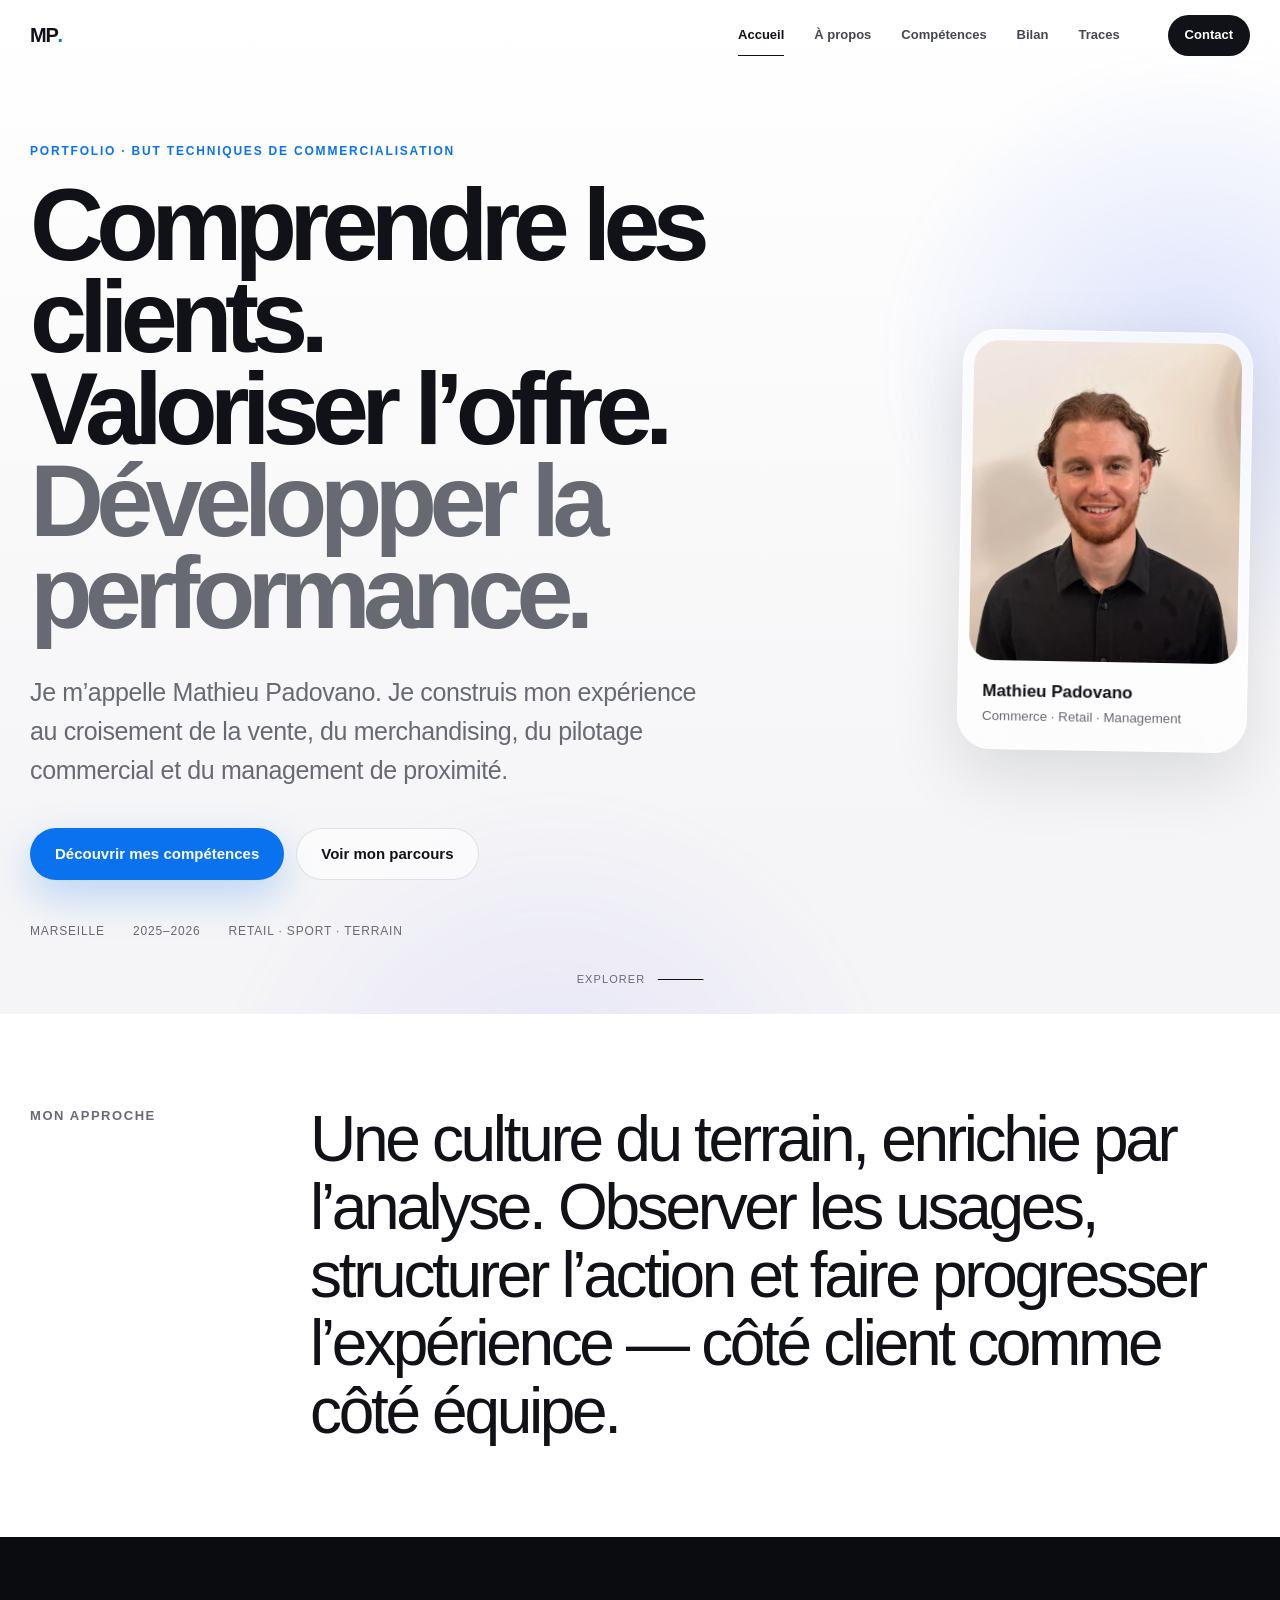
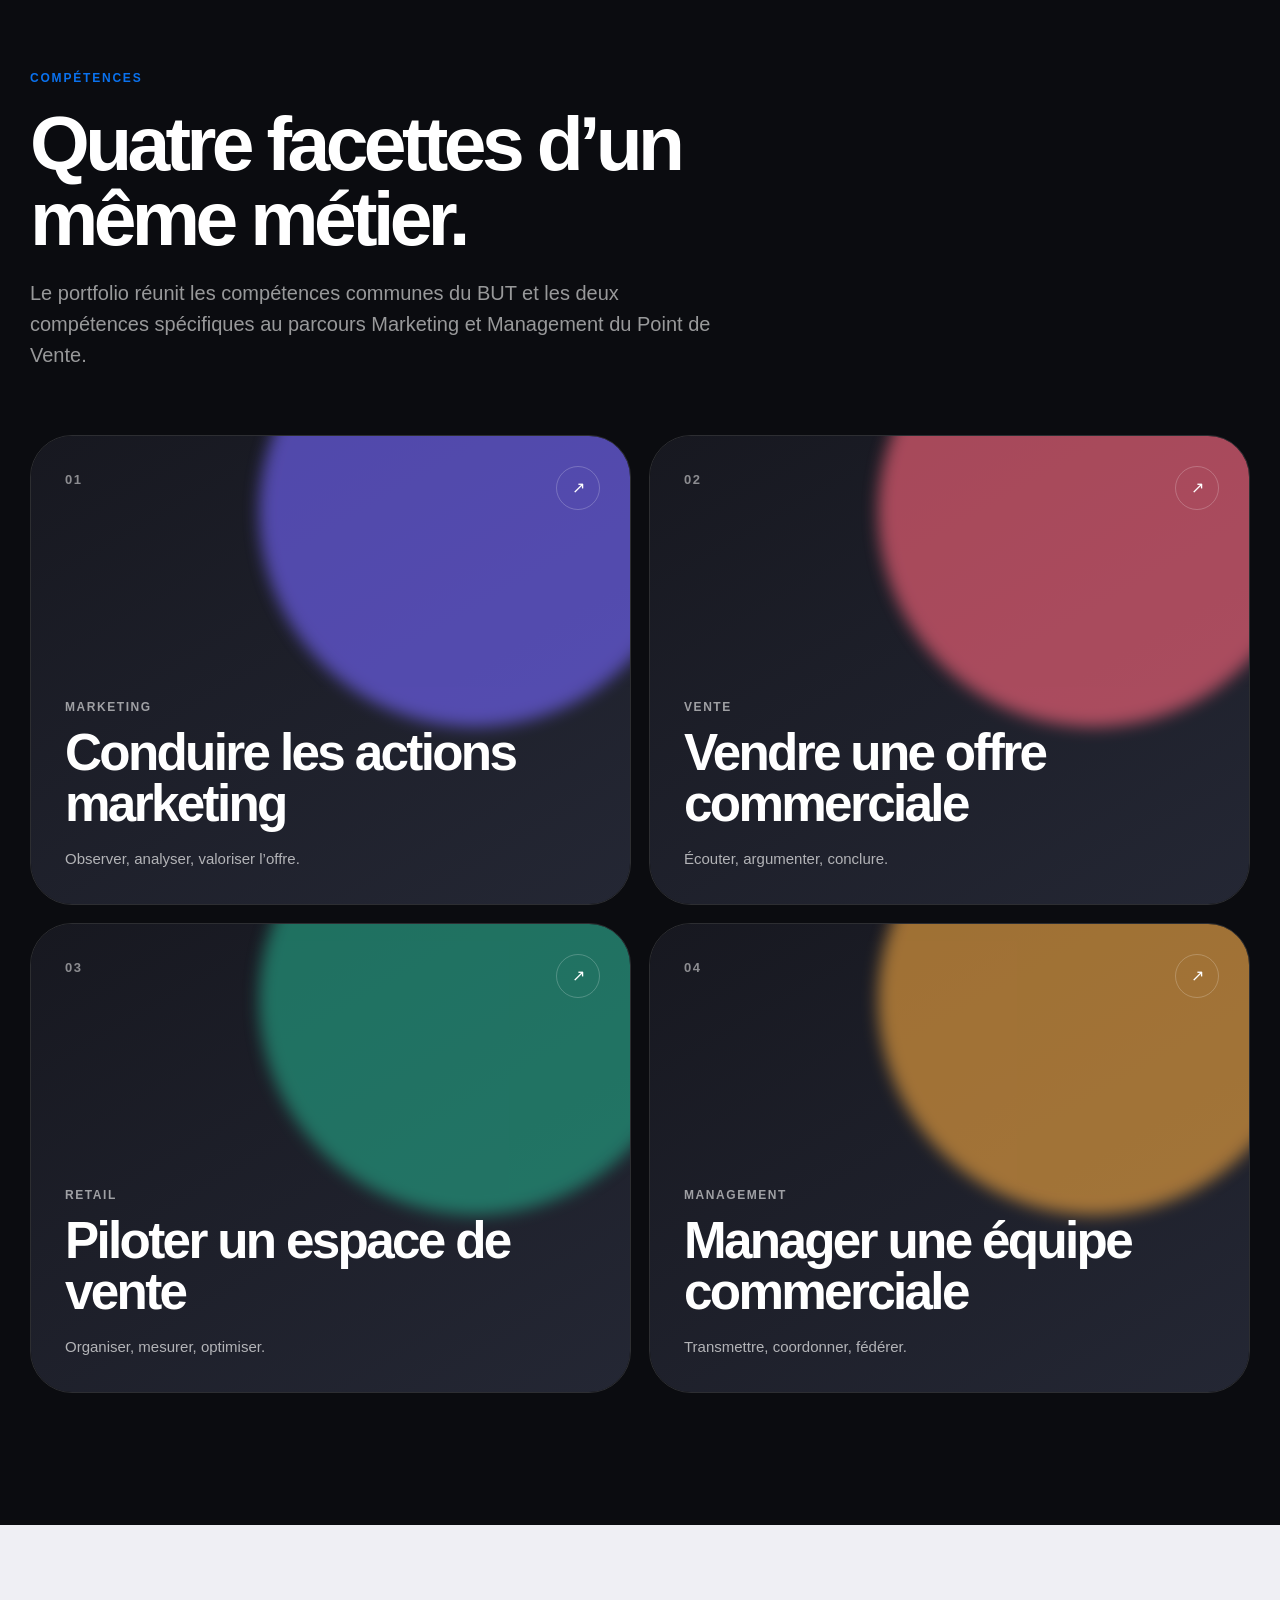
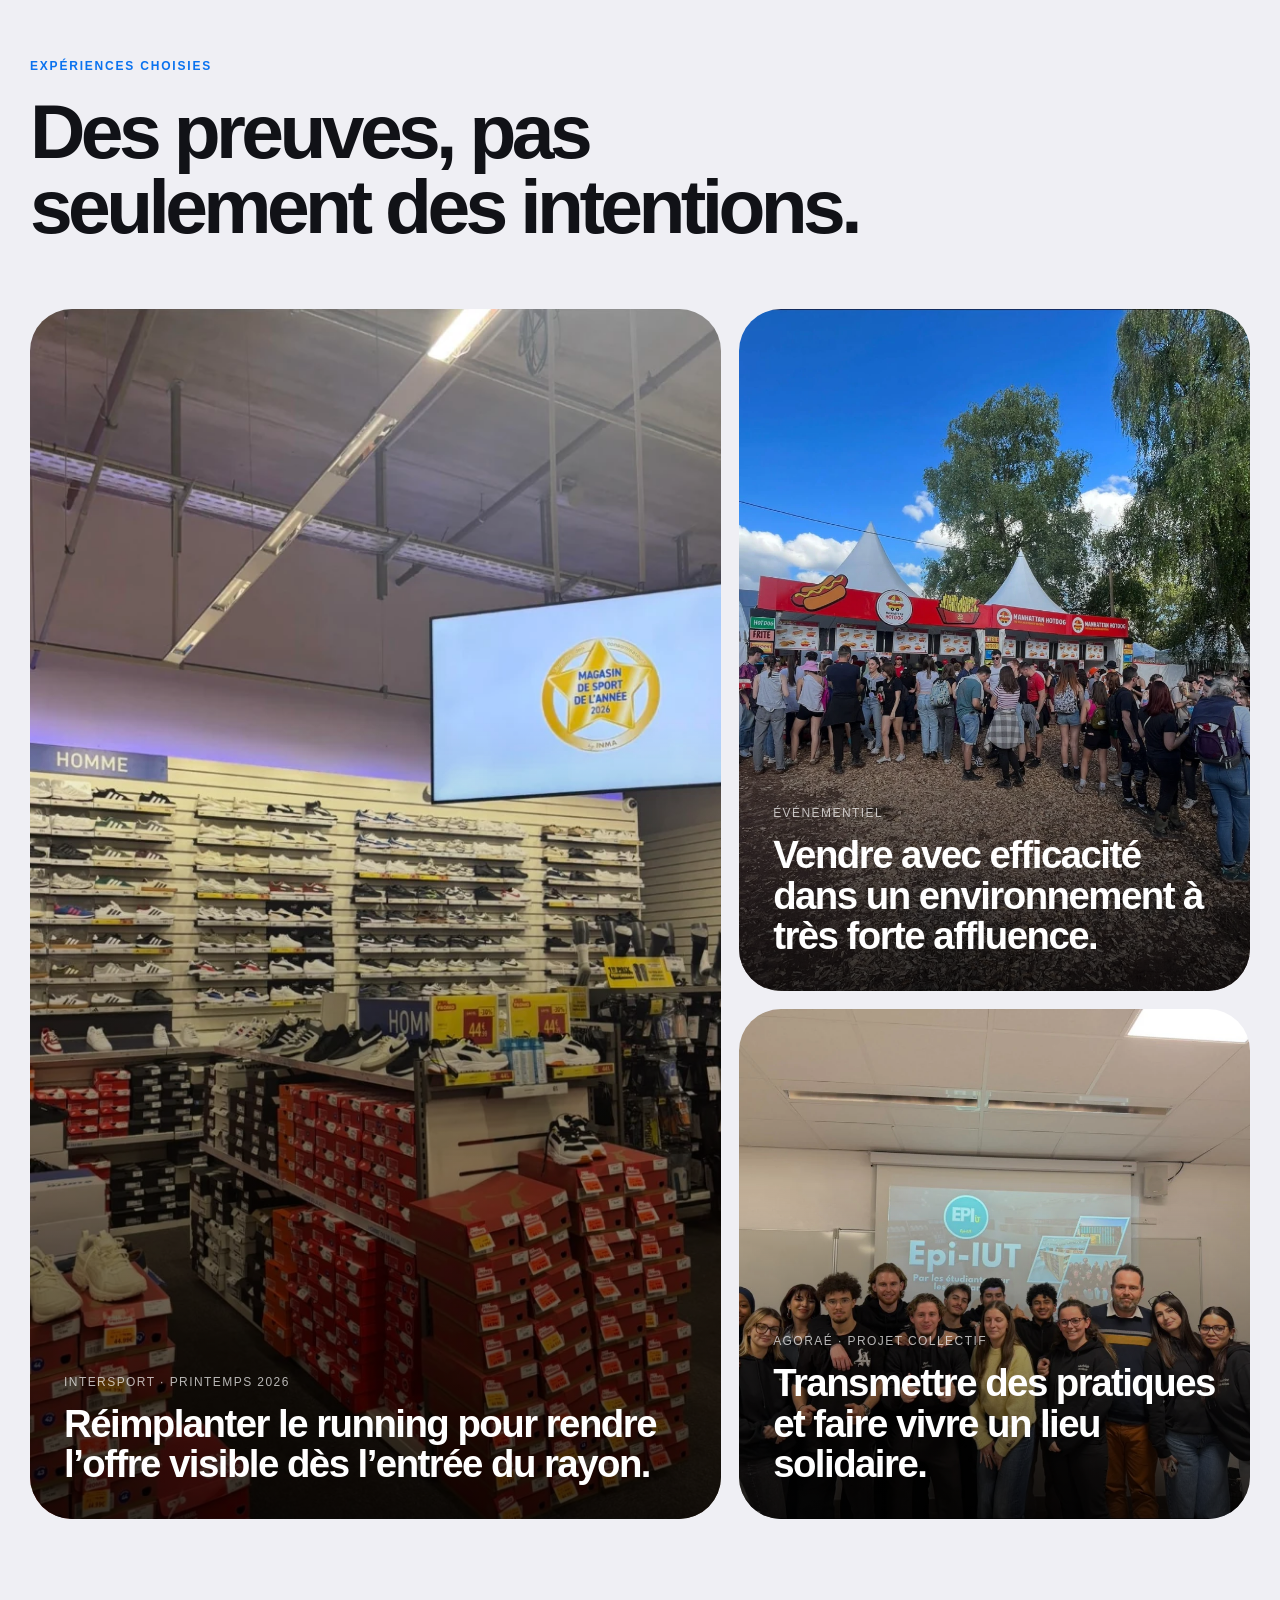
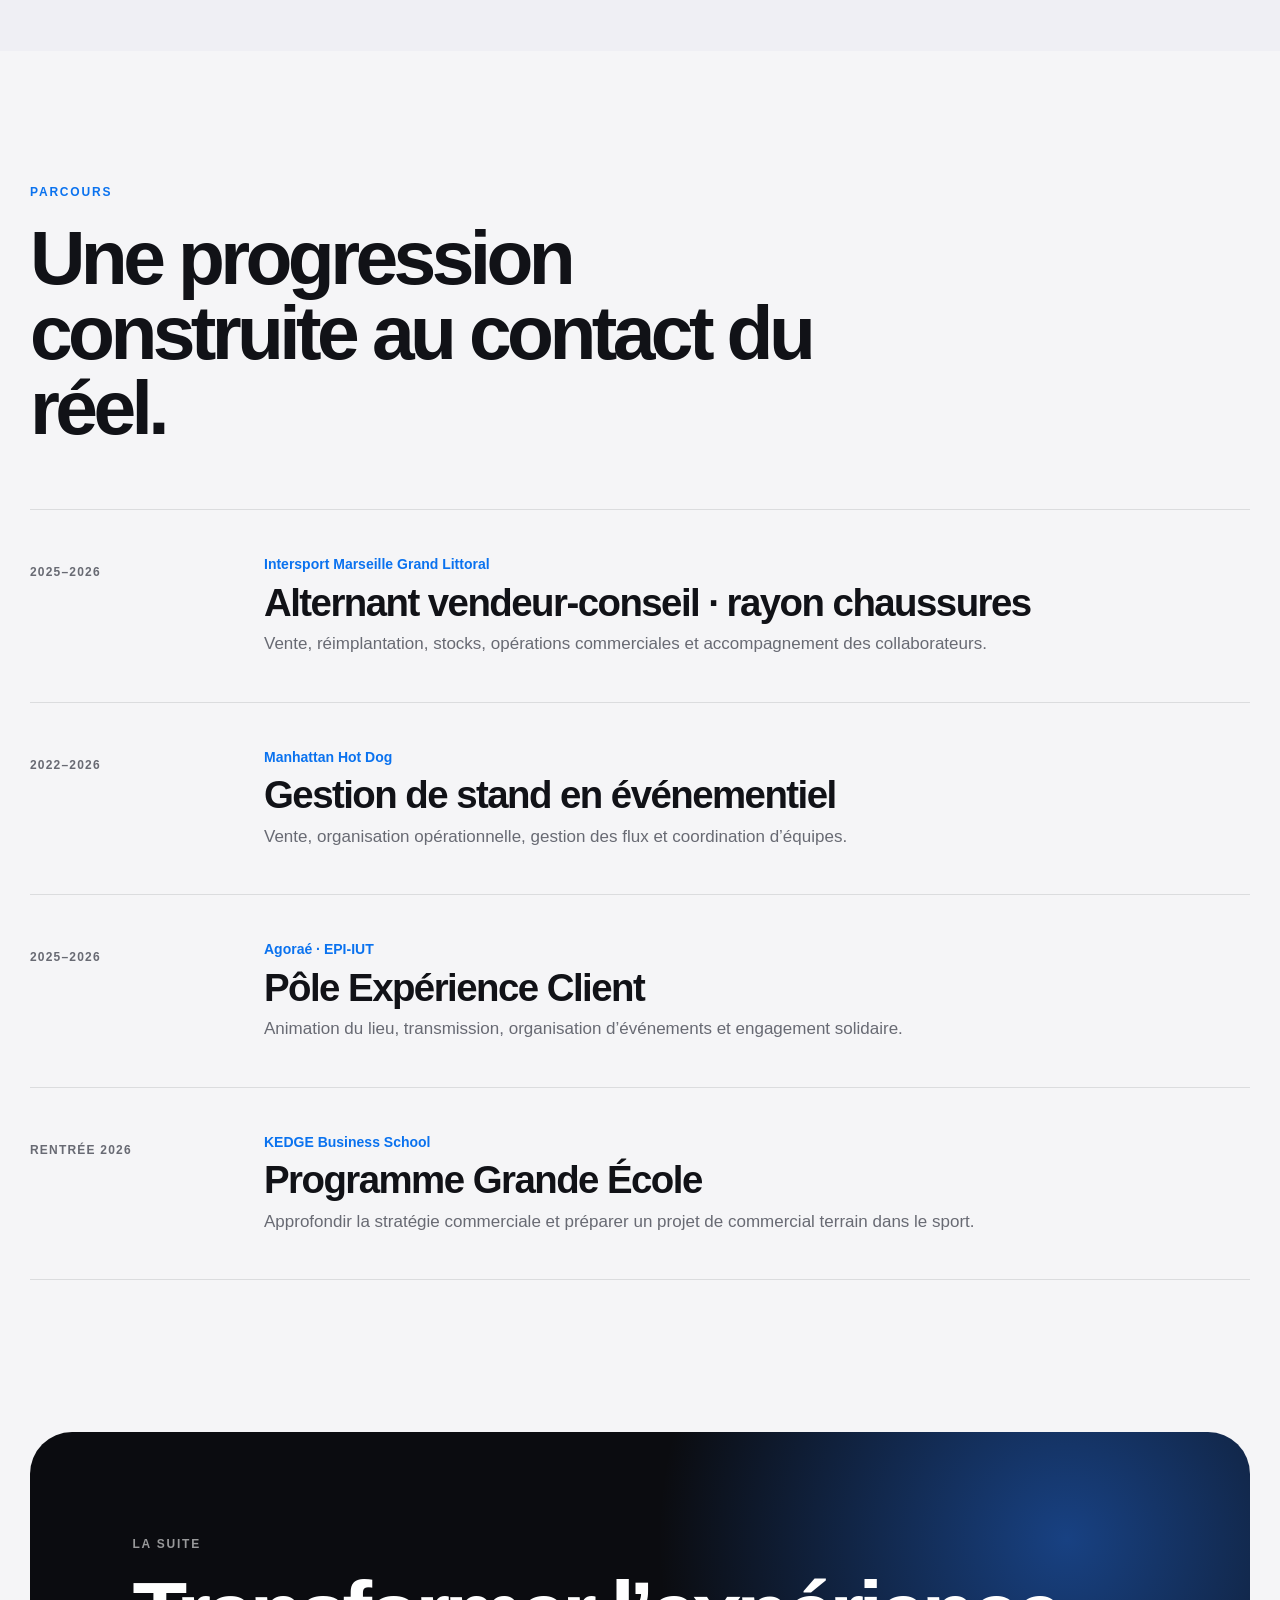
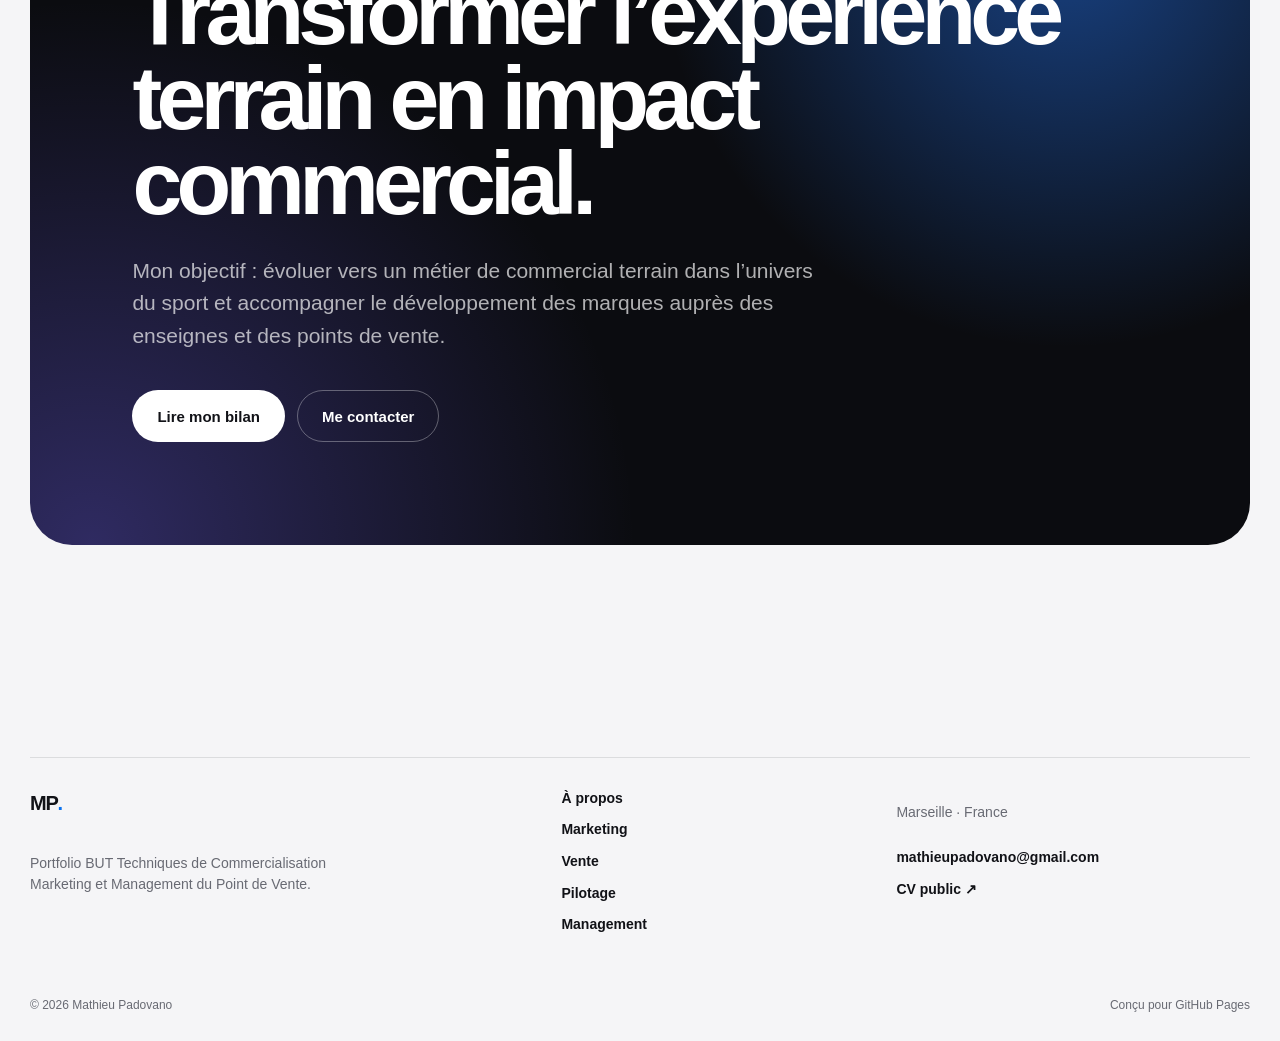
==== commit 29554bd4: "Update index.html" ====
--- a/index.html
+++ b/index.html
@@ -11,7 +11,7 @@
   <meta property="og:image" content="assets/images/profil/mathieu-padovano-portrait.webp">
   <title>Mathieu Padovano — Portfolio commerce, retail et management</title>
   <link rel="icon" href="assets/images/profil/mathieu-padovano-portrait.webp" type="image/webp">
-  <link rel="stylesheet" href="assets/css/style.css">
+  <link rel="stylesheet" href="assets/css/style.css?v=portrait-2">
   <script src="assets/js/main.js" defer></script>
 </head>
 <body class="home-page">
@@ -39,8 +39,8 @@
       <div class="hero-meta"><span>Marseille</span><span>2025–2026</span><span>Retail · Sport · Terrain</span></div>
     </div>
     <div class="home-hero-media reveal">
-      <div class="portrait-shell">
-        <img src="assets/images/profil/mathieu-padovano-portrait.webp" alt="Portrait de Mathieu Padovano" width="944" height="1180" fetchpriority="high">
+      <div class="portrait-shell" style="width:min(100%,290px) !important; margin-left:auto !important;">
+        <img src="assets/images/profil/mathieu-padovano-portrait.webp" alt="Portrait de Mathieu Padovano" width="944" height="1180" fetchpriority="high" style="display:block !important; width:100% !important; height:320px !important; min-height:0 !important; max-height:320px !important; object-fit:cover !important; object-position:center 42% !important; border-radius:25px !important;">
         <div class="portrait-badge"><span>Mathieu Padovano</span><small>Commerce · Retail · Management</small></div>
       </div>
     </div>
@@ -122,4 +122,4 @@
   <p></p>
 </div>
 </body>
-</html>+</html>
--- a/assets/css/style.css
+++ b/assets/css/style.css
@@ -1,3 +1,4 @@
+/* Portfolio Mathieu Padovano - feuille de style complète */
 :root {
   --bg: #f5f5f7;
   --surface: #ffffff;
@@ -86,15 +87,15 @@
 .hero-glow { position:absolute; border-radius:50%; filter:blur(10px); pointer-events:none; }
 .glow-one { width:620px; height:620px; right:-220px; top:5%; background:radial-gradient(circle,rgba(90,119,255,.18),transparent 70%); }
 .glow-two { width:700px; height:700px; left:16%; bottom:-470px; background:radial-gradient(circle,rgba(117,102,255,.12),transparent 70%); }
-.home-hero-grid { display:grid; grid-template-columns:minmax(0,1.15fr) minmax(340px,.72fr); gap:clamp(54px,8vw,120px); align-items:center; position:relative; z-index:1; }
+.home-hero-grid { display:grid; grid-template-columns:minmax(0,1.28fr) minmax(280px,.56fr); gap:clamp(48px,7vw,100px); align-items:center; position:relative; z-index:1; }
 .home-hero h1 { max-width:930px; margin:0 0 34px; font-size:clamp(58px,8vw,116px); line-height:.9; letter-spacing:-.075em; }
 .home-hero h1 em { color:var(--muted); font-style:normal; }
 .hero-lead { max-width:690px; margin:0 0 38px; color:var(--muted); font-size:clamp(19px,2vw,25px); letter-spacing:-.015em; }
 .hero-actions { display:flex; flex-wrap:wrap; gap:12px; }
 .hero-meta { display:flex; flex-wrap:wrap; gap:16px 28px; margin-top:42px; color:var(--muted); font-size:12px; letter-spacing:.07em; text-transform:uppercase; }
-.portrait-shell { width:min(100%,430px); margin-left:auto; padding:12px; border-radius:var(--radius-lg); background:rgba(255,255,255,.62); border:1px solid rgba(255,255,255,.9); box-shadow:var(--shadow); transform:rotate(1.5deg); transition:.7s var(--ease); backdrop-filter:blur(20px); }
+.portrait-shell { width:min(100%,340px); margin-left:auto; padding:10px; border-radius:34px; background:rgba(255,255,255,.68); border:1px solid rgba(255,255,255,.92); box-shadow:0 24px 70px rgba(12,14,20,.12); transform:rotate(1deg); transition:.7s var(--ease); backdrop-filter:blur(20px); }
 .portrait-shell:hover { transform:rotate(0) translateY(-8px); }
-.portrait-shell > img { width:100%; aspect-ratio:4/5; object-fit:cover; border-radius:calc(var(--radius-lg) - 10px); }
+.portrait-shell > img { width:100%; aspect-ratio:1/1.05; object-fit:cover; object-position:center 38%; border-radius:25px; }
 .portrait-badge { padding:18px 14px 11px; display:grid; gap:2px; }
 .portrait-badge span { font-size:17px; font-weight:760; }
 .portrait-badge small { color:var(--muted); }
@@ -305,7 +306,7 @@
   .section { padding:105px 0; }
   .home-hero { min-height:auto; padding-top:150px; }
   .home-hero-grid,.inner-hero-grid,.competence-hero-grid,.project-grid { grid-template-columns:1fr; }
-  .home-hero-media { max-width:520px; }
+  .home-hero-media { max-width:360px; }
   .portrait-shell { margin-left:0; }
   .inner-hero { min-height:auto; padding-top:150px; }
   .about-portrait { max-width:500px; }
@@ -334,6 +335,10 @@
   .hero-actions { flex-direction:column; align-items:stretch; }
   .hero-actions .button { width:100%; }
   .hero-meta { margin-top:28px; }
+  .home-hero-media { width:100%; max-width:300px; margin-inline:auto; }
+  .portrait-shell { width:100%; margin-inline:auto; }
+  .portrait-badge { padding:15px 11px 9px; }
+  .portrait-badge span { font-size:16px; }
   .scroll-cue { display:none; }
   .intro-grid,.split-intro,.bilan-grid { grid-template-columns:1fr; gap:30px; }
   .competency-grid,.career-grid,.growth-grid,.featured-grid,.gallery-grid { grid-template-columns:1fr; }
